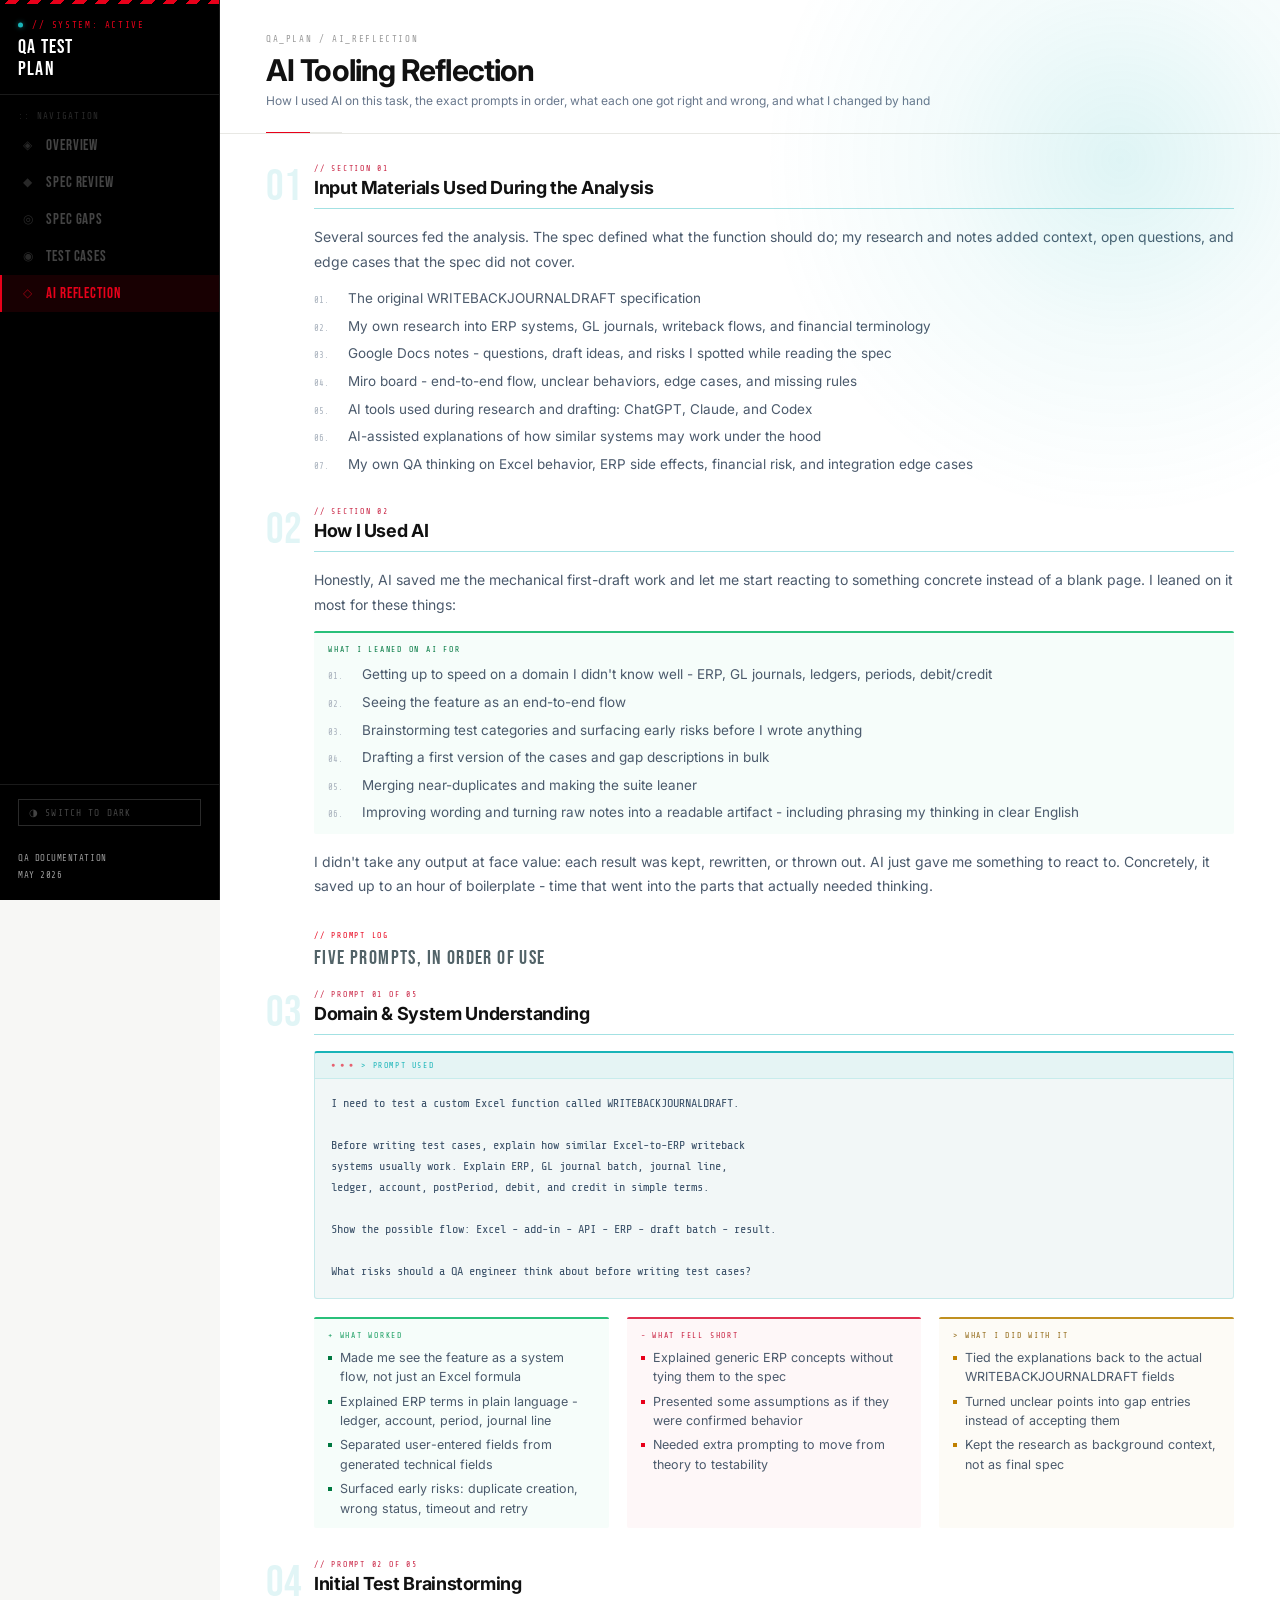
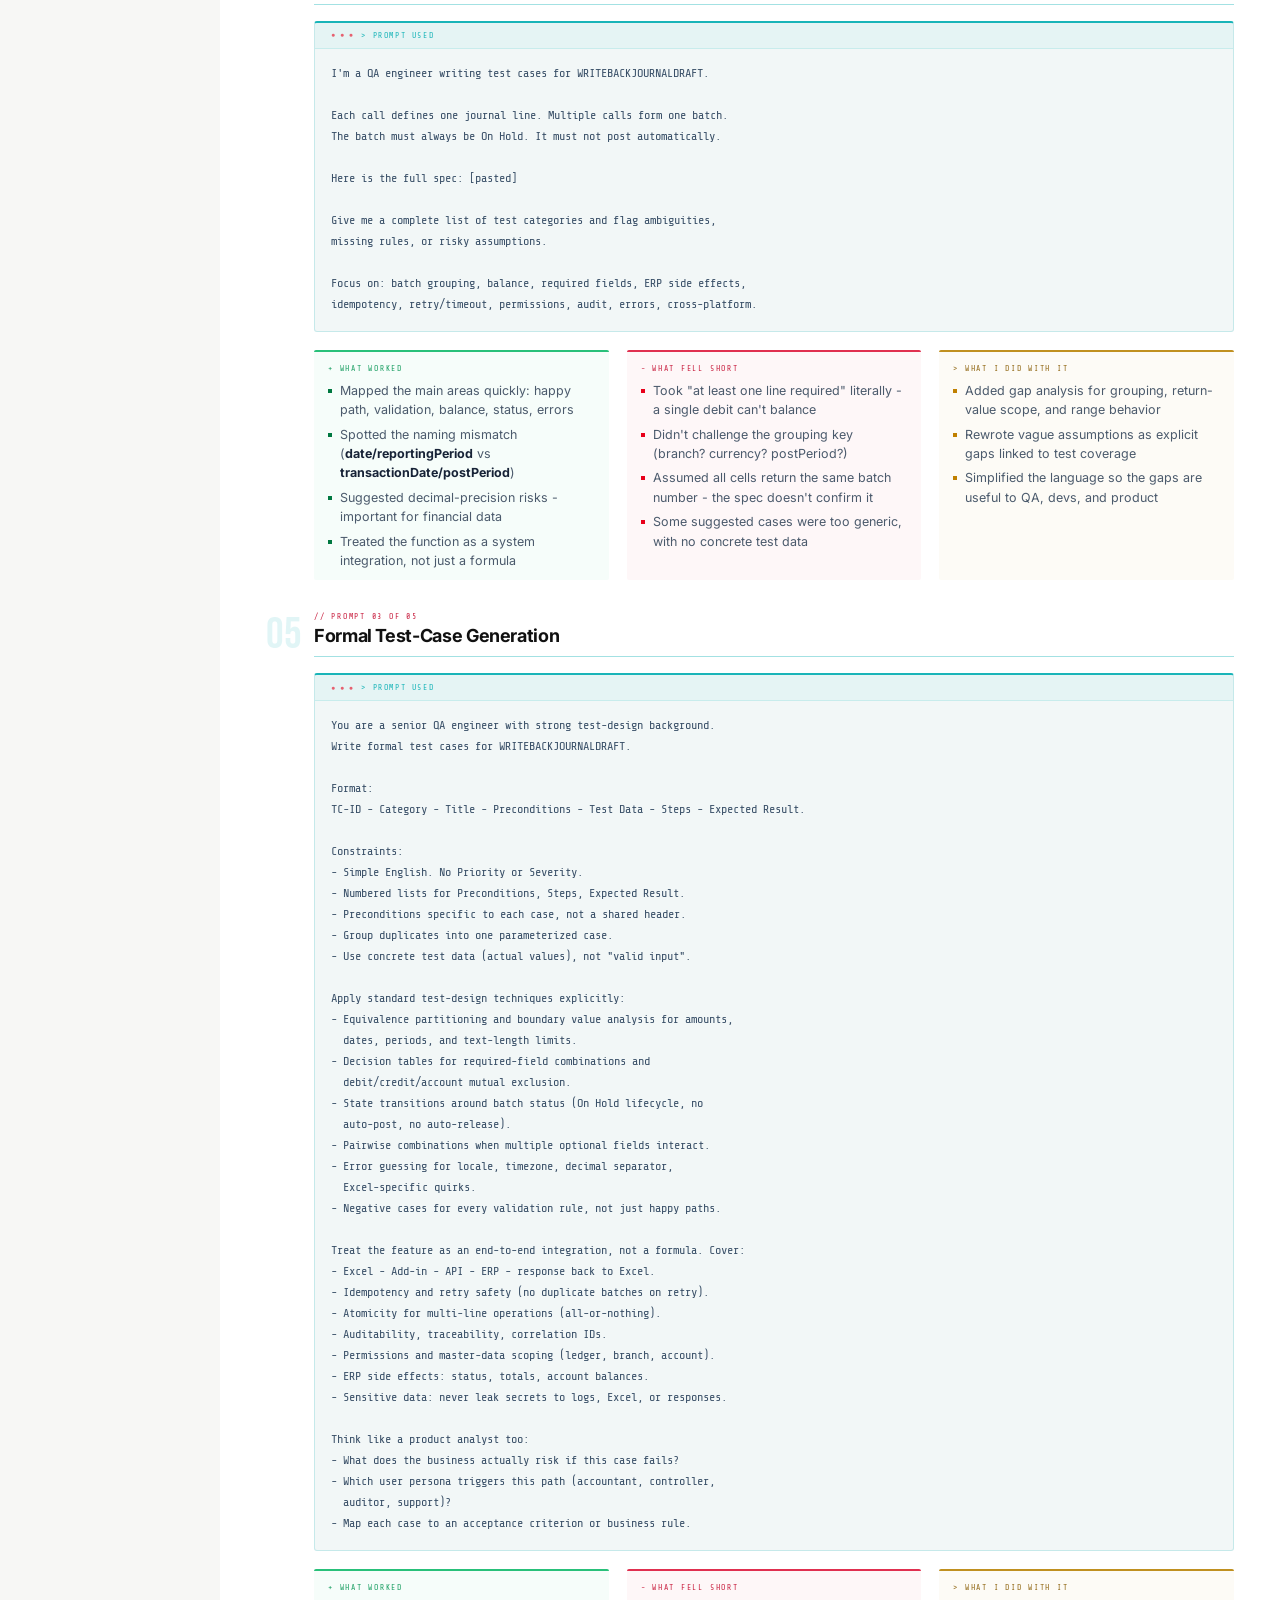
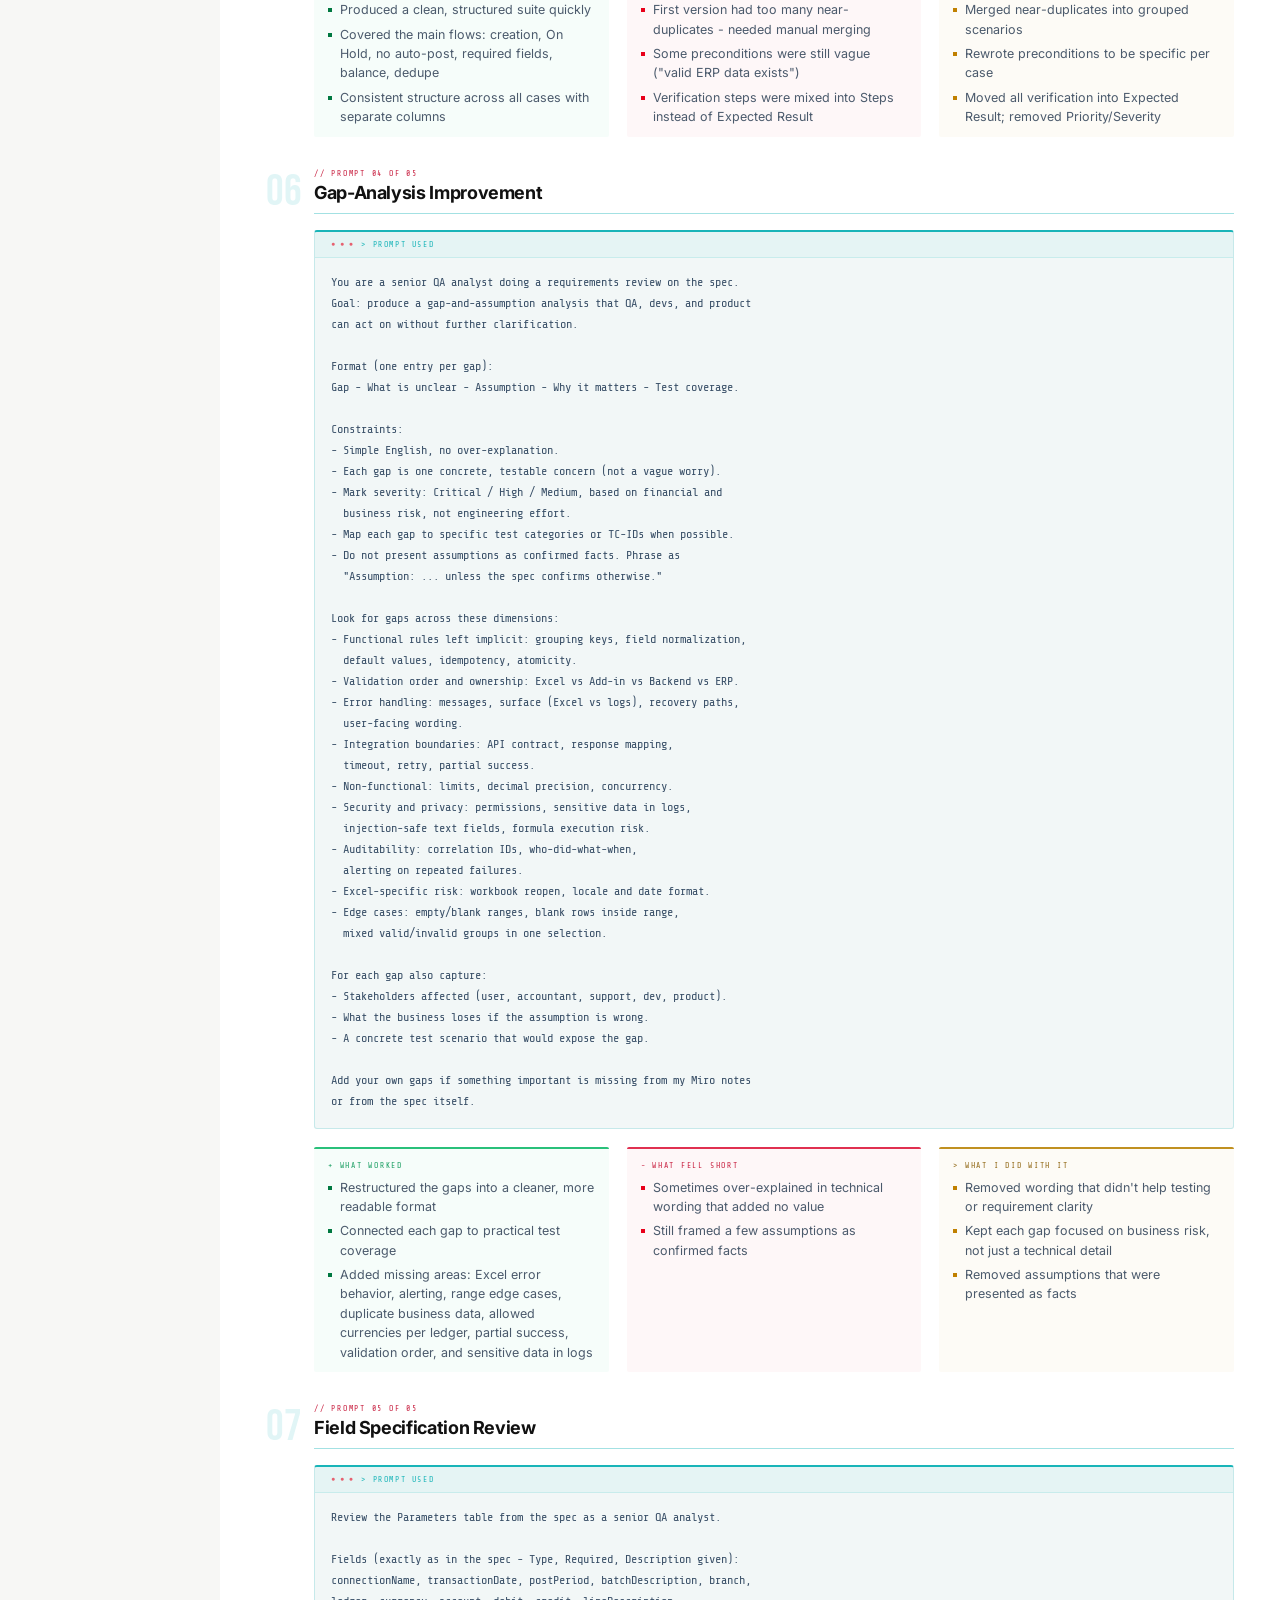
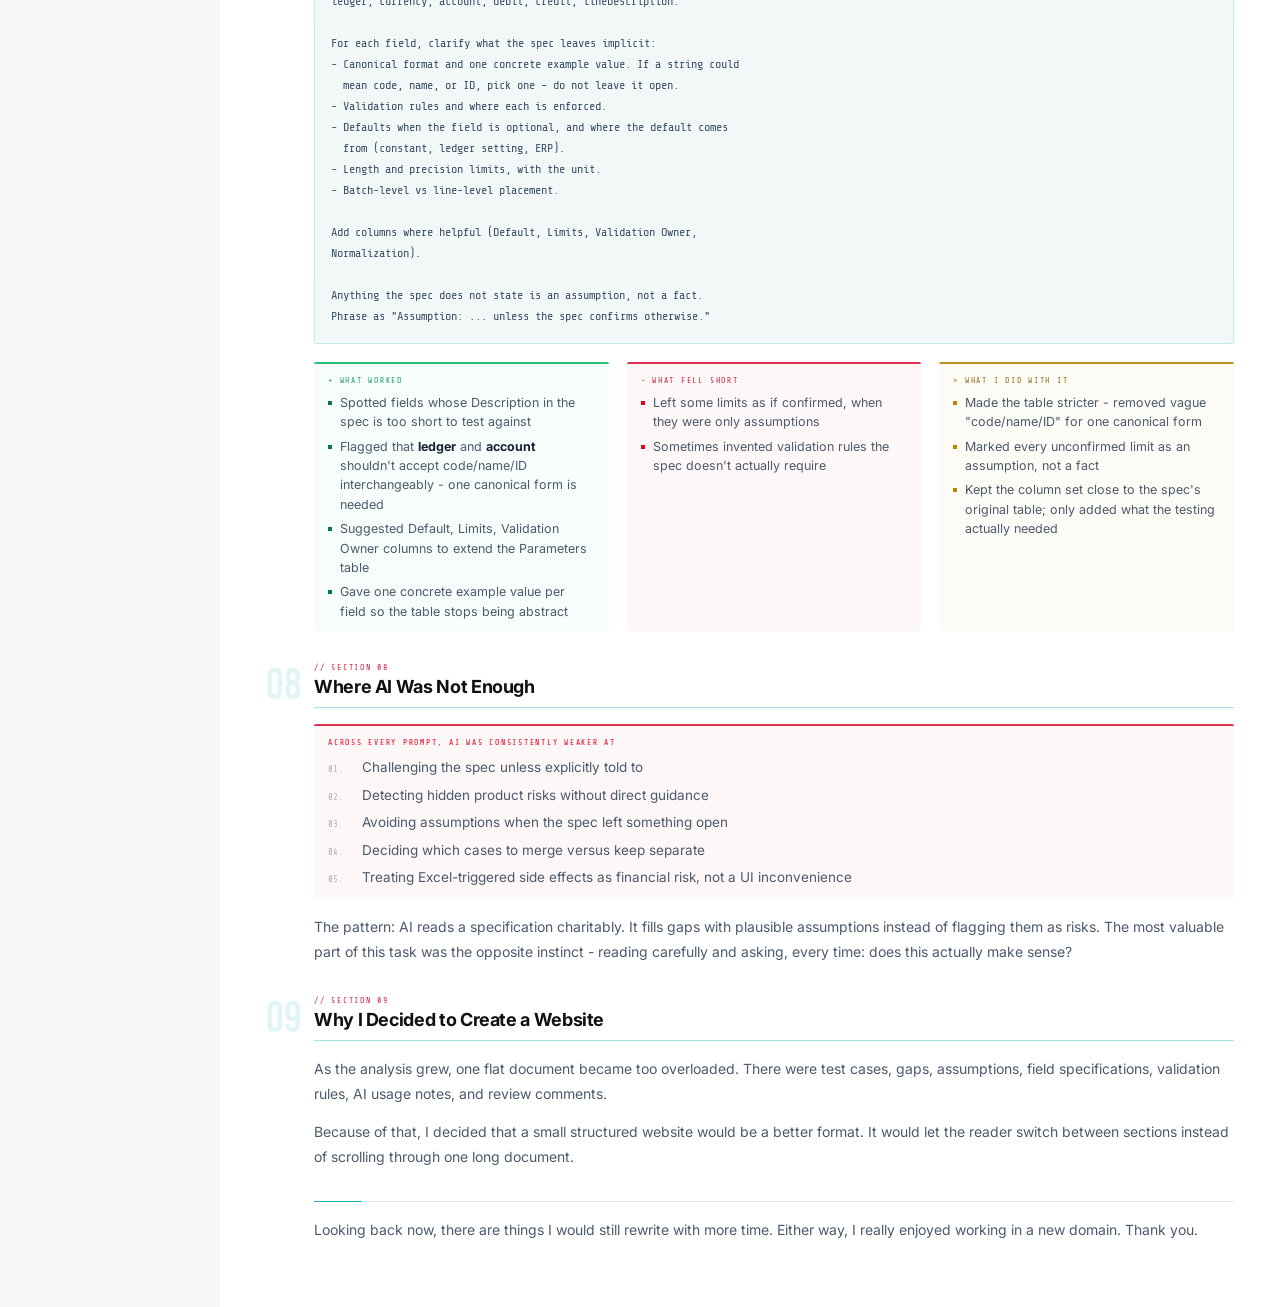
==== ai-reflection.html @ 62bb8cfb "ai-reflection: realign Prompt 05 (Field Spec Review) with the spec's Parameters table The previous e" ====
<!DOCTYPE html>
<html lang="en" data-theme="light">
<head>
  <meta charset="UTF-8" />
  <meta name="viewport" content="width=device-width, initial-scale=1.0" />
  <title>AI Reflection - WRITEBACKJOURNALDRAFT QA</title>
  <link rel="preconnect" href="https://fonts.googleapis.com">
  <link rel="preconnect" href="https://fonts.gstatic.com" crossorigin>
  <link href="https://fonts.googleapis.com/css2?family=Bebas+Neue&family=Share+Tech+Mono&family=Inter:wght@400;500;600;700&display=swap" rel="stylesheet">
  <link rel="icon" type="image/x-icon" href="favicon.ico?v=20260527" />
  <link rel="stylesheet" href="style-eva.css?v=20260527-mobile2" />
  <script src="theme.js?v=20260526-allure2"></script>
  <style>
    /* ── AI Reflection local layer ── */

    /* Section numbered heading */
    .ai-section { margin-bottom: 32px; }

    .ai-section-head {
      display: flex;
      align-items: flex-end;
      gap: 0;
      margin-bottom: 16px;
      position: relative;
    }

    .ai-num {
      font-family: 'Bebas Neue', sans-serif;
      font-size: 44px;
      line-height: 1;
      color: rgba(25,223,219,0.08);
      flex-shrink: 0;
      width: 48px;
      text-align: right;
      padding-right: 12px;
      user-select: none;
    }
    [data-theme="light"] .ai-num { color: rgba(0,143,153,0.12); }

    .ai-head-text { flex: 1; padding-bottom: 10px; border-bottom: 1px solid var(--line-cyan); }

    .ai-tag {
      font-family: 'Share Tech Mono', monospace;
      font-size: 8px;
      letter-spacing: 0.22em;
      text-transform: uppercase;
      color: var(--red);
      margin-bottom: 4px;
    }

    .ai-title {
      font-family: 'Bebas Neue', sans-serif;
      font-size: 22px;
      letter-spacing: 0.07em;
      color: var(--text);
    }
    [data-theme="light"] .ai-title {
      font-family: 'Inter', sans-serif;
      font-size: 18px;
      font-weight: 700;
      letter-spacing: -0.02em;
    }

    .ai-body { padding-left: 48px; }

    /* Plain paragraph */
    .ai-para {
      font-size: 13.5px;
      color: var(--text-muted);
      line-height: 1.75;
      margin-bottom: 14px;
    }
    .ai-para strong { color: var(--text); }
    [data-theme="light"] .ai-para { color: #4b5a6c; font-size: 14px; }
    [data-theme="light"] .ai-para strong { color: #172337; }

    /* Numbered list */
    .ai-list {
      list-style: none;
      padding: 0;
      display: flex;
      flex-direction: column;
      gap: 6px;
      margin-bottom: 14px;
    }
    .ai-list li {
      display: flex;
      gap: 12px;
      align-items: baseline;
      font-size: 13px;
      color: var(--text-muted);
      line-height: 1.6;
    }
    [data-theme="light"] .ai-list li { color: #4b5a6c; font-size: 13.5px; }
    .ai-list .n {
      font-family: 'Share Tech Mono', monospace;
      font-size: 9px;
      color: var(--text-dim);
      min-width: 22px;
      flex-shrink: 0;
    }
    [data-theme="light"] .ai-list .n { color: #aab3be; }
    .ai-list li strong { color: var(--text); }
    [data-theme="light"] .ai-list li strong { color: #172337; }

    /* Prompt terminal block */
    .prompt-box {
      background: rgba(4,7,9,0.88);
      border: 1px solid rgba(25,223,219,0.18);
      border-top: 2px solid var(--cyan);
      padding: 0;
      margin-bottom: 18px;
      position: relative;
      border-radius: 3px;
      overflow: hidden;
    }
    [data-theme="light"] .prompt-box {
      background: #f2f7f7;
      border: 1px solid rgba(25,180,184,0.2);
      border-top: 2px solid #19b4b8;
    }
    .prompt-box-lbl {
      font-family: 'Share Tech Mono', monospace;
      font-size: 8px;
      letter-spacing: 0.2em;
      color: var(--cyan);
      text-transform: uppercase;
      padding: 8px 16px;
      background: rgba(25,223,219,0.05);
      border-bottom: 1px solid rgba(25,223,219,0.1);
      display: flex;
      align-items: center;
      gap: 8px;
    }
    .prompt-box-lbl::before {
      content: '●  ●  ●';
      font-size: 7px;
      letter-spacing: 0.05em;
      color: var(--red);
      opacity: 0.6;
      flex-shrink: 0;
    }
    [data-theme="light"] .prompt-box-lbl {
      color: #19b4b8;
      background: rgba(25,180,184,0.06);
      border-bottom-color: rgba(25,180,184,0.14);
    }
    .prompt-box pre {
      background: transparent;
      border: none;
      padding: 14px 16px 16px;
      font-size: 12px;
      color: var(--text-muted);
      line-height: 1.75;
      margin: 0;
    }
    [data-theme="light"] .prompt-box pre { color: #3a5068; }

    /* Annotation columns - replaces heavy card boxes */
    .ai-cols {
      display: grid;
      grid-template-columns: 1fr 1fr 1fr;
      gap: 18px;
      margin-bottom: 16px;
    }
    .ai-cols-2 {
      display: grid;
      grid-template-columns: 1fr 1fr;
      gap: 18px;
      margin-bottom: 16px;
    }
    @media (max-width: 800px) {
      .ai-cols, .ai-cols-2 { grid-template-columns: 1fr; }
    }

    .ai-col { padding-top: 12px; border-top: 2px solid; }
    .ai-col-ok   { border-color: var(--green); }
    .ai-col-err  { border-color: var(--red); }
    .ai-col-fix  { border-color: var(--yellow); }
    [data-theme="light"] .ai-col-ok  { border-color: #29c07a; }
    [data-theme="light"] .ai-col-err { border-color: #e03050; }
    [data-theme="light"] .ai-col-fix { border-color: #c09020; }

    .ai-col-lbl {
      font-family: 'Share Tech Mono', monospace;
      font-size: 8px;
      letter-spacing: 0.22em;
      text-transform: uppercase;
      margin-bottom: 8px;
    }
    .ai-col-ok  .ai-col-lbl { color: var(--green); }
    .ai-col-err .ai-col-lbl { color: var(--red); }
    .ai-col-fix .ai-col-lbl { color: var(--yellow); }
    [data-theme="light"] .ai-col-ok  .ai-col-lbl { color: #1a9e62; }
    [data-theme="light"] .ai-col-err .ai-col-lbl { color: #c82040; }
    [data-theme="light"] .ai-col-fix .ai-col-lbl { color: #916815; }

    .ai-col-items {
      list-style: none;
      padding: 0;
      display: flex;
      flex-direction: column;
      gap: 5px;
    }
    .ai-col-items li {
      font-size: 12.5px;
      color: var(--text-muted);
      line-height: 1.55;
      padding-left: 12px;
      position: relative;
    }
    [data-theme="light"] .ai-col-items li { color: #4b5a6c; }
    .ai-col-ok  .ai-col-items li::before { content:''; position:absolute; left:0; top:8px; width:4px; height:4px; background:var(--green); }
    .ai-col-err .ai-col-items li::before { content:''; position:absolute; left:0; top:8px; width:4px; height:4px; background:var(--red); }
    .ai-col-fix .ai-col-items li::before { content:''; position:absolute; left:0; top:8px; width:4px; height:4px; background:var(--yellow); }
    .ai-col-items li strong { color: var(--text); }
    [data-theme="light"] .ai-col-items li strong { color: #172337; }

    /* Prompt connector */
    .prompt-step {
      display: flex;
      align-items: center;
      gap: 10px;
      margin: -8px 0 20px;
      opacity: 0.45;
    }
    .prompt-step-line { width: 1px; height: 20px; background: var(--red); flex-shrink:0; }
    .prompt-step-txt {
      font-family: 'Share Tech Mono', monospace;
      font-size: 7.5px;
      letter-spacing: 0.18em;
      color: var(--red);
    }

    /* Full-width accent block (used / not enough) */
    .ai-accent-block {
      border-top: 2px solid;
      padding-top: 12px;
      margin-bottom: 14px;
    }
    .ai-accent-block.ok  { border-color: var(--green); }
    .ai-accent-block.err { border-color: var(--red); }
    [data-theme="light"] .ai-accent-block.ok  { border-color: #29c07a; }
    [data-theme="light"] .ai-accent-block.err { border-color: #e03050; }

    /* Final callout */
    .ai-final {
      padding: 22px 24px;
      border: 1px solid var(--line-cyan);
      border-top: 2px solid var(--yellow);
      background: linear-gradient(110deg, rgba(240,192,48,0.04), transparent 40%), var(--panel);
      font-size: 14px;
      line-height: 1.85;
      color: var(--text-muted);
      backdrop-filter: blur(4px);
    }
    [data-theme="light"] .ai-final {
      border: 1px solid #e1e8f0;
      border-top: 2px solid #c09020;
      background: #fffdf5;
      color: #4b5a6c;
    }
    .ai-final strong { color: var(--yellow); }
    .ai-final em { color: var(--text); font-style: normal; }
    [data-theme="light"] .ai-final strong { color: #916815; }
    [data-theme="light"] .ai-final em { color: #172337; }

    /* Section 11 role list - fixed alignment */
    .ai-role-list {
      display: flex;
      flex-direction: column;
      gap: 10px;
    }
    .ai-role-row {
      display: flex;
      gap: 0;
      align-items: baseline;
      font-size: 13.5px;
      color: var(--text-muted);
      line-height: 1.6;
    }
    .ai-role-key {
      font-family: 'Share Tech Mono', monospace;
      font-size: 9px;
      letter-spacing: 0.14em;
      color: var(--cyan);
      width: 90px;
      flex-shrink: 0;
      padding-top: 2px;
      text-transform: uppercase;
    }
    [data-theme="light"] .ai-role-key { color: #19b4b8; }
    [data-theme="light"] .ai-role-row { color: #4b5a6c; }
    .ai-role-sep {
      color: var(--text-dim);
      font-family: 'Share Tech Mono', monospace;
      margin: 0 10px;
      font-size: 10px;
    }

    /* Divider */
    .ai-hr {
      height: 1px;
      background: var(--line-white);
      margin: 16px 0;
      position: relative;
    }
    .ai-hr::before {
      content: '';
      position: absolute;
      left: 0; top: 0;
      height: 1px; width: 48px;
      background: var(--cyan);
    }

    /* ── Light theme polish ── */
    [data-theme="light"] .ai-section-head {
      border-radius: 2px;
    }
    [data-theme="light"] .ai-head-text {
      border-bottom-color: rgba(25,180,184,0.4);
    }
    [data-theme="light"] .ai-num {
      color: rgba(25,180,184,0.13);
    }
    [data-theme="light"] .ai-tag {
      color: #c82040;
    }
    [data-theme="light"] .ai-col {
      background: rgba(246,248,251,0.7);
      border-radius: 2px;
      padding: 12px 14px 10px;
    }
    [data-theme="light"] .ai-col-ok   { background: rgba(41,192,122,0.04); }
    [data-theme="light"] .ai-col-err  { background: rgba(224,48,80,0.04); }
    [data-theme="light"] .ai-col-fix  { background: rgba(192,144,32,0.04); }
    [data-theme="light"] .ai-accent-block.ok {
      background: rgba(41,192,122,0.04);
      padding: 12px 14px 10px;
      border-radius: 2px;
    }
    [data-theme="light"] .ai-accent-block.err {
      background: rgba(224,48,80,0.04);
      padding: 12px 14px 10px;
      border-radius: 2px;
    }
    [data-theme="light"] .ai-hr { background: #dce4ed; }
    [data-theme="light"] .ai-hr::before { background: #19b4b8; }
    [data-theme="light"] .prompt-step-line { background: #c82040; }
    [data-theme="light"] .prompt-step-txt { color: #c82040; }
  </style>
</head>
<body class="ai-page">

<aside class="sidebar">
  <div class="sidebar-header">
    <div class="sidebar-eyebrow">// SYSTEM: ACTIVE</div>
    <div class="sidebar-logo">QA TEST<br>PLAN</div>
  </div>
  <div class="nav-section">:: Navigation</div>
  <a href="overview.html" class="nav-link"><span class="nav-icon">◈</span> Overview</a>
  <a href="spec.html" class="nav-link"><span class="nav-icon">◆</span> Spec Review</a>
  <a href="gaps.html" class="nav-link"><span class="nav-icon">◎</span> Spec Gaps</a>
  <a href="test-cases.html" class="nav-link"><span class="nav-icon">◉</span> Test Cases</a>
  <a href="ai-reflection.html" class="nav-link active"><span class="nav-icon">◇</span> AI Reflection</a>
  <div class="theme-toggle">
    <button class="theme-btn" onclick="toggleTheme()" id="theme-btn">◑ SWITCH THEME</button>
  </div>
  <div class="sidebar-footer">
    QA DOCUMENTATION<br/>
    MAY 2026
  </div>
</aside>

<main class="main">
  <div class="page-header">
    <div class="breadcrumb">QA_PLAN / AI_REFLECTION</div>
    <div class="page-title">AI Tooling Reflection</div>
    <div class="page-desc">How I used AI on this task, the exact prompts in order, what each one got right and wrong, and what I changed by hand</div>
  </div>

  <div class="content">

    <!-- 01 - Input materials used during the analysis -->
    <div class="ai-section">
      <div class="ai-section-head">
        <div class="ai-num">01</div>
        <div class="ai-head-text">
          <div class="ai-tag">// SECTION 01</div>
          <div class="ai-title">Input Materials Used During the Analysis</div>
        </div>
      </div>
      <div class="ai-body">
        <p class="ai-para">
          Several sources fed the analysis. The spec defined what the function should do; my research and notes added context, open questions, and edge cases that the spec did not cover.
        </p>
        <ul class="ai-list">
          <li><span class="n">01.</span><span>The original WRITEBACKJOURNALDRAFT specification</span></li>
          <li><span class="n">02.</span><span>My own research into ERP systems, GL journals, writeback flows, and financial terminology</span></li>
          <li><span class="n">03.</span><span>Google Docs notes - questions, draft ideas, and risks I spotted while reading the spec</span></li>
          <li><span class="n">04.</span><span>Miro board - end-to-end flow, unclear behaviors, edge cases, and missing rules</span></li>
          <li><span class="n">05.</span><span>AI tools used during research and drafting: ChatGPT, Claude, and Codex</span></li>
          <li><span class="n">06.</span><span>AI-assisted explanations of how similar systems may work under the hood</span></li>
          <li><span class="n">07.</span><span>My own QA thinking on Excel behavior, ERP side effects, financial risk, and integration edge cases</span></li>
        </ul>
      </div>
    </div>

    <!-- 02 - How I used AI -->
    <div class="ai-section">
      <div class="ai-section-head">
        <div class="ai-num">02</div>
        <div class="ai-head-text">
          <div class="ai-tag">// SECTION 02</div>
          <div class="ai-title">How I Used AI</div>
        </div>
      </div>
      <div class="ai-body">
        <p class="ai-para">
          Honestly, AI saved me the mechanical first-draft work and let me start reacting to something concrete instead of a blank page. I leaned on it most for these things:
        </p>
        <div class="ai-accent-block ok" style="margin-bottom:16px;">
          <div class="ai-col-lbl" style="color:var(--green);font-family:'Share Tech Mono',monospace;font-size:8px;letter-spacing:.22em;text-transform:uppercase;margin-bottom:10px;">What I leaned on AI for</div>
          <ul class="ai-list" style="margin-bottom:0;">
            <li><span class="n">01.</span><span>Getting up to speed on a domain I didn't know well - ERP, GL journals, ledgers, periods, debit/credit</span></li>
            <li><span class="n">02.</span><span>Seeing the feature as an end-to-end flow</span></li>
            <li><span class="n">03.</span><span>Brainstorming test categories and surfacing early risks before I wrote anything</span></li>
            <li><span class="n">04.</span><span>Drafting a first version of the cases and gap descriptions in bulk</span></li>
            <li><span class="n">05.</span><span>Merging near-duplicates and making the suite leaner</span></li>
            <li><span class="n">06.</span><span>Improving wording and turning raw notes into a readable artifact - including phrasing my thinking in clear English</span></li>
          </ul>
        </div>
        <p class="ai-para" style="margin-bottom:0;">
          I didn't take any output at face value: each result was kept, rewritten, or thrown out. AI just gave me something to react to. Concretely, it saved up to an hour of boilerplate - time that went into the parts that actually needed thinking.
        </p>
      </div>
    </div>

    <!-- Prompt log header -->
    <div style="margin-bottom:20px; padding-left:48px;">
      <div style="font-family:'Share Tech Mono',monospace;font-size:8px;letter-spacing:.22em;text-transform:uppercase;color:var(--red);margin-bottom:6px;">// PROMPT LOG</div>
      <div style="font-family:'Bebas Neue',sans-serif;font-size:20px;letter-spacing:.07em;color:var(--text-muted);">Five prompts, in order of use</div>
    </div>

    <!-- 03 - Prompt 1 -->
    <div class="ai-section">
      <div class="ai-section-head">
        <div class="ai-num">03</div>
        <div class="ai-head-text">
          <div class="ai-tag">// PROMPT 01 OF 05</div>
          <div class="ai-title">Domain &amp; System Understanding</div>
        </div>
      </div>
      <div class="ai-body">
        <div class="prompt-box">
          <div class="prompt-box-lbl">&gt; prompt used</div>
          <pre>I need to test a custom Excel function called WRITEBACKJOURNALDRAFT.

Before writing test cases, explain how similar Excel-to-ERP writeback
systems usually work. Explain ERP, GL journal batch, journal line,
ledger, account, postPeriod, debit, and credit in simple terms.

Show the possible flow: Excel - add-in - API - ERP - draft batch - result.

What risks should a QA engineer think about before writing test cases?</pre>
        </div>
        <div class="ai-cols">
          <div class="ai-col ai-col-ok">
            <div class="ai-col-lbl">+ what worked</div>
            <ul class="ai-col-items">
              <li>Made me see the feature as a system flow, not just an Excel formula</li>
              <li>Explained ERP terms in plain language - ledger, account, period, journal line</li>
              <li>Separated user-entered fields from generated technical fields</li>
              <li>Surfaced early risks: duplicate creation, wrong status, timeout and retry</li>
            </ul>
          </div>
          <div class="ai-col ai-col-err">
            <div class="ai-col-lbl">- what fell short</div>
            <ul class="ai-col-items">
              <li>Explained generic ERP concepts without tying them to the spec</li>
              <li>Presented some assumptions as if they were confirmed behavior</li>
              <li>Needed extra prompting to move from theory to testability</li>
            </ul>
          </div>
          <div class="ai-col ai-col-fix">
            <div class="ai-col-lbl">&gt; what I did with it</div>
            <ul class="ai-col-items">
              <li>Tied the explanations back to the actual WRITEBACKJOURNALDRAFT fields</li>
              <li>Turned unclear points into gap entries instead of accepting them</li>
              <li>Kept the research as background context, not as final spec</li>
            </ul>
          </div>
        </div>
      </div>
    </div>

    <!-- 04 - Prompt 2 -->
    <div class="ai-section">
      <div class="ai-section-head">
        <div class="ai-num">04</div>
        <div class="ai-head-text">
          <div class="ai-tag">// PROMPT 02 OF 05</div>
          <div class="ai-title">Initial Test Brainstorming</div>
        </div>
      </div>
      <div class="ai-body">
        <div class="prompt-box">
          <div class="prompt-box-lbl">&gt; prompt used</div>
          <pre>I'm a QA engineer writing test cases for WRITEBACKJOURNALDRAFT.

Each call defines one journal line. Multiple calls form one batch.
The batch must always be On Hold. It must not post automatically.

Here is the full spec: [pasted]

Give me a complete list of test categories and flag ambiguities,
missing rules, or risky assumptions.

Focus on: batch grouping, balance, required fields, ERP side effects,
idempotency, retry/timeout, permissions, audit, errors, cross-platform.</pre>
        </div>
        <div class="ai-cols">
          <div class="ai-col ai-col-ok">
            <div class="ai-col-lbl">+ what worked</div>
            <ul class="ai-col-items">
              <li>Mapped the main areas quickly: happy path, validation, balance, status, errors</li>
              <li>Spotted the naming mismatch (<strong>date/reportingPeriod</strong> vs <strong>transactionDate/postPeriod</strong>)</li>
              <li>Suggested decimal-precision risks - important for financial data</li>
              <li>Treated the function as a system integration, not just a formula</li>
            </ul>
          </div>
          <div class="ai-col ai-col-err">
            <div class="ai-col-lbl">- what fell short</div>
            <ul class="ai-col-items">
              <li>Took "at least one line required" literally - a single debit can't balance</li>
              <li>Didn't challenge the grouping key (branch? currency? postPeriod?)</li>
              <li>Assumed all cells return the same batch number - the spec doesn't confirm it</li>
              <li>Some suggested cases were too generic, with no concrete test data</li>
            </ul>
          </div>
          <div class="ai-col ai-col-fix">
            <div class="ai-col-lbl">&gt; what I did with it</div>
            <ul class="ai-col-items">
              <li>Added gap analysis for grouping, return-value scope, and range behavior</li>
              <li>Rewrote vague assumptions as explicit gaps linked to test coverage</li>
              <li>Simplified the language so the gaps are useful to QA, devs, and product</li>
            </ul>
          </div>
        </div>
      </div>
    </div>

    <!-- 05 - Prompt 3 -->
    <div class="ai-section">
      <div class="ai-section-head">
        <div class="ai-num">05</div>
        <div class="ai-head-text">
          <div class="ai-tag">// PROMPT 03 OF 05</div>
          <div class="ai-title">Formal Test-Case Generation</div>
        </div>
      </div>
      <div class="ai-body">
        <div class="prompt-box">
          <div class="prompt-box-lbl">&gt; prompt used</div>
          <pre>You are a senior QA engineer with strong test-design background.
Write formal test cases for WRITEBACKJOURNALDRAFT.

Format:
TC-ID - Category - Title - Preconditions - Test Data - Steps - Expected Result.

Constraints:
- Simple English. No Priority or Severity.
- Numbered lists for Preconditions, Steps, Expected Result.
- Preconditions specific to each case, not a shared header.
- Group duplicates into one parameterized case.
- Use concrete test data (actual values), not "valid input".

Apply standard test-design techniques explicitly:
- Equivalence partitioning and boundary value analysis for amounts,
  dates, periods, and text-length limits.
- Decision tables for required-field combinations and
  debit/credit/account mutual exclusion.
- State transitions around batch status (On Hold lifecycle, no
  auto-post, no auto-release).
- Pairwise combinations when multiple optional fields interact.
- Error guessing for locale, timezone, decimal separator,
  Excel-specific quirks.
- Negative cases for every validation rule, not just happy paths.

Treat the feature as an end-to-end integration, not a formula. Cover:
- Excel - Add-in - API - ERP - response back to Excel.
- Idempotency and retry safety (no duplicate batches on retry).
- Atomicity for multi-line operations (all-or-nothing).
- Auditability, traceability, correlation IDs.
- Permissions and master-data scoping (ledger, branch, account).
- ERP side effects: status, totals, account balances.
- Sensitive data: never leak secrets to logs, Excel, or responses.

Think like a product analyst too:
- What does the business actually risk if this case fails?
- Which user persona triggers this path (accountant, controller,
  auditor, support)?
- Map each case to an acceptance criterion or business rule.</pre>
        </div>
        <div class="ai-cols">
          <div class="ai-col ai-col-ok">
            <div class="ai-col-lbl">+ what worked</div>
            <ul class="ai-col-items">
              <li>Produced a clean, structured suite quickly</li>
              <li>Covered the main flows: creation, On Hold, no auto-post, required fields, balance, dedupe</li>
              <li>Consistent structure across all cases with separate columns</li>
            </ul>
          </div>
          <div class="ai-col ai-col-err">
            <div class="ai-col-lbl">- what fell short</div>
            <ul class="ai-col-items">
              <li>First version had too many near-duplicates - needed manual merging</li>
              <li>Some preconditions were still vague ("valid ERP data exists")</li>
              <li>Verification steps were mixed into Steps instead of Expected Result</li>
            </ul>
          </div>
          <div class="ai-col ai-col-fix">
            <div class="ai-col-lbl">&gt; what I did with it</div>
            <ul class="ai-col-items">
              <li>Merged near-duplicates into grouped scenarios</li>
              <li>Rewrote preconditions to be specific per case</li>
              <li>Moved all verification into Expected Result; removed Priority/Severity</li>
            </ul>
          </div>
        </div>
      </div>
    </div>

    <!-- 06 - Prompt 4 -->
    <div class="ai-section">
      <div class="ai-section-head">
        <div class="ai-num">06</div>
        <div class="ai-head-text">
          <div class="ai-tag">// PROMPT 04 OF 05</div>
          <div class="ai-title">Gap-Analysis Improvement</div>
        </div>
      </div>
      <div class="ai-body">
        <div class="prompt-box">
          <div class="prompt-box-lbl">&gt; prompt used</div>
          <pre>You are a senior QA analyst doing a requirements review on the spec.
Goal: produce a gap-and-assumption analysis that QA, devs, and product
can act on without further clarification.

Format (one entry per gap):
Gap - What is unclear - Assumption - Why it matters - Test coverage.

Constraints:
- Simple English, no over-explanation.
- Each gap is one concrete, testable concern (not a vague worry).
- Mark severity: Critical / High / Medium, based on financial and
  business risk, not engineering effort.
- Map each gap to specific test categories or TC-IDs when possible.
- Do not present assumptions as confirmed facts. Phrase as
  "Assumption: ... unless the spec confirms otherwise."

Look for gaps across these dimensions:
- Functional rules left implicit: grouping keys, field normalization,
  default values, idempotency, atomicity.
- Validation order and ownership: Excel vs Add-in vs Backend vs ERP.
- Error handling: messages, surface (Excel vs logs), recovery paths,
  user-facing wording.
- Integration boundaries: API contract, response mapping,
  timeout, retry, partial success.
- Non-functional: limits, decimal precision, concurrency.
- Security and privacy: permissions, sensitive data in logs,
  injection-safe text fields, formula execution risk.
- Auditability: correlation IDs, who-did-what-when,
  alerting on repeated failures.
- Excel-specific risk: workbook reopen, locale and date format.
- Edge cases: empty/blank ranges, blank rows inside range,
  mixed valid/invalid groups in one selection.

For each gap also capture:
- Stakeholders affected (user, accountant, support, dev, product).
- What the business loses if the assumption is wrong.
- A concrete test scenario that would expose the gap.

Add your own gaps if something important is missing from my Miro notes
or from the spec itself.</pre>
        </div>
        <div class="ai-cols">
          <div class="ai-col ai-col-ok">
            <div class="ai-col-lbl">+ what worked</div>
            <ul class="ai-col-items">
              <li>Restructured the gaps into a cleaner, more readable format</li>
              <li>Connected each gap to practical test coverage</li>
              <li>Added missing areas: Excel error behavior, alerting, range edge cases, duplicate business data, allowed currencies per ledger, partial success, validation order, and sensitive data in logs</li>
            </ul>
          </div>
          <div class="ai-col ai-col-err">
            <div class="ai-col-lbl">- what fell short</div>
            <ul class="ai-col-items">
              <li>Sometimes over-explained in technical wording that added no value</li>
              <li>Still framed a few assumptions as confirmed facts</li>
            </ul>
          </div>
          <div class="ai-col ai-col-fix">
            <div class="ai-col-lbl">&gt; what I did with it</div>
            <ul class="ai-col-items">
              <li>Removed wording that didn't help testing or requirement clarity</li>
              <li>Kept each gap focused on business risk, not just a technical detail</li>
              <li>Removed assumptions that were presented as facts</li>
            </ul>
          </div>
        </div>
      </div>
    </div>

    <!-- 07 - Prompt 5 -->
    <div class="ai-section">
      <div class="ai-section-head">
        <div class="ai-num">07</div>
        <div class="ai-head-text">
          <div class="ai-tag">// PROMPT 05 OF 05</div>
          <div class="ai-title">Field Specification Review</div>
        </div>
      </div>
      <div class="ai-body">
        <div class="prompt-box">
          <div class="prompt-box-lbl">&gt; prompt used</div>
          <pre>Review the Parameters table from the spec as a senior QA analyst.

Fields (exactly as in the spec - Type, Required, Description given):
connectionName, transactionDate, postPeriod, batchDescription, branch,
ledger, currency, account, debit, credit, lineDescription.

For each field, clarify what the spec leaves implicit:
- Canonical format and one concrete example value. If a string could
  mean code, name, or ID, pick one - do not leave it open.
- Validation rules and where each is enforced.
- Defaults when the field is optional, and where the default comes
  from (constant, ledger setting, ERP).
- Length and precision limits, with the unit.
- Batch-level vs line-level placement.

Add columns where helpful (Default, Limits, Validation Owner,
Normalization).

Anything the spec does not state is an assumption, not a fact.
Phrase as "Assumption: ... unless the spec confirms otherwise."</pre>
        </div>
        <div class="ai-cols">
          <div class="ai-col ai-col-ok">
            <div class="ai-col-lbl">+ what worked</div>
            <ul class="ai-col-items">
              <li>Spotted fields whose Description in the spec is too short to test against</li>
              <li>Flagged that <strong>ledger</strong> and <strong>account</strong> shouldn't accept code/name/ID interchangeably - one canonical form is needed</li>
              <li>Suggested Default, Limits, Validation Owner columns to extend the Parameters table</li>
              <li>Gave one concrete example value per field so the table stops being abstract</li>
            </ul>
          </div>
          <div class="ai-col ai-col-err">
            <div class="ai-col-lbl">- what fell short</div>
            <ul class="ai-col-items">
              <li>Left some limits as if confirmed, when they were only assumptions</li>
              <li>Sometimes invented validation rules the spec doesn't actually require</li>
            </ul>
          </div>
          <div class="ai-col ai-col-fix">
            <div class="ai-col-lbl">&gt; what I did with it</div>
            <ul class="ai-col-items">
              <li>Made the table stricter - removed vague "code/name/ID" for one canonical form</li>
              <li>Marked every unconfirmed limit as an assumption, not a fact</li>
              <li>Kept the column set close to the spec's original table; only added what the testing actually needed</li>
            </ul>
          </div>
        </div>
      </div>
    </div>

    <!-- 08 - Where AI Was Not Enough -->
    <div class="ai-section">
      <div class="ai-section-head">
        <div class="ai-num">08</div>
        <div class="ai-head-text">
          <div class="ai-tag">// SECTION 08</div>
          <div class="ai-title">Where AI Was Not Enough</div>
        </div>
      </div>
      <div class="ai-body">
        <div class="ai-accent-block err" style="margin-bottom:16px;">
          <div class="ai-col-lbl" style="color:var(--red);font-family:'Share Tech Mono',monospace;font-size:8px;letter-spacing:.22em;text-transform:uppercase;margin-bottom:10px;">Across every prompt, AI was consistently weaker at</div>
          <ul class="ai-list" style="margin-bottom:0;">
            <li><span class="n">01.</span><span>Challenging the spec unless explicitly told to</span></li>
            <li><span class="n">02.</span><span>Detecting hidden product risks without direct guidance</span></li>
            <li><span class="n">03.</span><span>Avoiding assumptions when the spec left something open</span></li>
            <li><span class="n">04.</span><span>Deciding which cases to merge versus keep separate</span></li>
            <li><span class="n">05.</span><span>Treating Excel-triggered side effects as financial risk, not a UI inconvenience</span></li>
          </ul>
        </div>
        <p class="ai-para" style="margin-bottom:0;">
          The pattern: AI reads a specification charitably. It fills gaps with plausible assumptions instead of flagging them as risks. The most valuable part of this task was the opposite instinct - reading carefully and asking, every time: does this actually make sense?
        </p>
      </div>
    </div>

    <!-- 09 - Why I Decided to Create a Website -->
    <div class="ai-section">
      <div class="ai-section-head">
        <div class="ai-num">09</div>
        <div class="ai-head-text">
          <div class="ai-tag">// SECTION 09</div>
          <div class="ai-title">Why I Decided to Create a Website</div>
        </div>
      </div>
      <div class="ai-body">
        <p class="ai-para">As the analysis grew, one flat document became too overloaded. There were test cases, gaps, assumptions, field specifications, validation rules, AI usage notes, and review comments.</p>
        <p class="ai-para" style="margin-bottom:0;">Because of that, I decided that a small structured website would be a better format. It would let the reader switch between sections instead of scrolling through one long document.</p>
      </div>
    </div>

    <!-- Closing note -->
    <div class="ai-body" style="margin-top:32px;">
      <div class="ai-hr"></div>
      <p class="ai-para" style="margin-bottom:0;">
        Looking back now, there are things I would still rewrite with more time. Either way, I really enjoyed working in a new domain. Thank you.
      </p>
    </div>

  </div>
</main>

</body>
</html>
---- style-eva.css ----
/* fonts loaded via <link> in HTML head */

/* ══════════════════════════════════════════
   EVANGELION QA — DUAL THEME
   dark  = MAGI night / manga panel
   light = manga page (white paper)
══════════════════════════════════════════ */

:root {
  --bg:          #000000;
  --bg2:         #0d0d0d;
  --bg3:         #111111;
  --bg-card:     #0f0f0f;
  --border:      #222222;
  --border-hi:   #ffffff;
  --text:        #e8e8e8;
  --text-muted:  #666666;
  --text-dim:    #333333;
  --red:         #E8001A;
  --red-dim:     #6a0008;
  --yellow:      #F0C030;
  --cyan:        #00BFCF;
  --green:       #00C870;
  --white:       #f0f0f0;
  --sidebar-bg:  #000000;
  --list-bg:     #090909;
  --list-brd:    #1a1a1a;
  --detail-bg:   #0c0c0c;
  --header-bg:   #000000;
  --header-line: #E8001A;
  --stripe-a:    #E8001A;
  --stripe-b:    #000000;
  --tc-id-c:     #E8001A;
  --ok:          #00C870;
  --err:         #E8001A;
  --note:        #888888;
  --b-pos-bg:    rgba(0,200,112,0.12);   --b-pos-c: #00C870;
  --b-neg-bg:    rgba(232,0,26,0.15);    --b-neg-c: #ff4455;
  --b-bal-bg:    rgba(0,191,207,0.12);   --b-bal-c: #00BFCF;
  --b-edge-bg:   rgba(240,192,48,0.12);  --b-edge-c: #F0C030;
  --b-high-bg:   rgba(232,0,26,0.18);    --b-high-c: #ff4455;
  --b-med-bg:    rgba(240,192,48,0.14);  --b-med-c: #F0C030;
  --b-low-bg:    rgba(0,200,112,0.12);   --b-low-c: #00C870;
  --b-req-bg:    rgba(232,0,26,0.18);    --b-req-c: #ff4455;
  --b-scr-bg:    rgba(80,80,80,0.2);     --b-scr-c: #666666;
  --callout-i-bg:rgba(0,100,200,0.1);   --callout-i-br:#00BFCF; --callout-i-c:#79c0ff;
  --callout-w-bg:rgba(240,192,48,0.08); --callout-w-br:#F0C030; --callout-w-c:#F0C030;
  --gap-brd:     #F0C030;
  --gap-tag-bg:  rgba(240,192,48,0.12);
  --gap-tag-c:   #F0C030;
  --assump-bg:   rgba(0,200,112,0.06);
  --assump-brd:  rgba(0,200,112,0.3);
  --assump-c:    #00C870;
  --item-hover:  rgba(232,0,26,0.06);
  --item-sel:    rgba(232,0,26,0.12);
  --item-sel-brd:#E8001A;
}

[data-theme="light"] {
  --bg:          #f5f5f0;
  --bg2:         #ebebea;
  --bg3:         #e0e0dc;
  --bg-card:     #ffffff;
  --border:      #cccccc;
  --border-hi:   #000000;
  --text:        #111111;
  --text-muted:  #555555;
  --text-dim:    #aaaaaa;
  --red:         #E8001A;
  --red-dim:     #ffd0d4;
  --yellow:      #c08000;
  --cyan:        #007a8a;
  --green:       #007840;
  --white:       #111111;
  --sidebar-bg:  #0a0a0a;
  --list-bg:     #ffffff;
  --list-brd:    #dddddd;
  --detail-bg:   #f8f8f5;
  --header-bg:   #000000;
  --header-line: #E8001A;
  --stripe-a:    #E8001A;
  --stripe-b:    #ffffff;
  --tc-id-c:     #E8001A;
  --ok:          #007840;
  --err:         #E8001A;
  --note:        #555555;
  --b-pos-bg: #d4f5e4; --b-pos-c: #007840;
  --b-neg-bg: #fde8ea; --b-neg-c: #c00010;
  --b-bal-bg: #d0eef5; --b-bal-c: #005a6a;
  --b-edge-bg:#fff0c0; --b-edge-c: #7a5000;
  --b-high-bg:#fde8ea; --b-high-c: #c00010;
  --b-med-bg: #fff0c0; --b-med-c: #7a5000;
  --b-low-bg: #d4f5e4; --b-low-c: #007840;
  --b-req-bg: #fde8ea; --b-req-c: #c00010;
  --b-scr-bg: #eeeeee; --b-scr-c: #666666;
  --callout-i-bg:#dbeafe; --callout-i-br:#93c5fd; --callout-i-c:#1e40af;
  --callout-w-bg:#fef9e7; --callout-w-br:#f0c040; --callout-w-c:#7a4700;
  --gap-brd:    #c08000;
  --gap-tag-bg: #fff0c0;
  --gap-tag-c:  #7a5000;
  --assump-bg:  #d4f5e4;
  --assump-brd: #7ad48a;
  --assump-c:   #007840;
  --item-hover: rgba(0,0,0,0.03);
  --item-sel:   rgba(232,0,26,0.06);
  --item-sel-brd:#E8001A;
}

/* ── Reset ── */
*, *::before, *::after { margin: 0; padding: 0; box-sizing: border-box; }
html { scroll-behavior: smooth; }

body {
  font-family: 'Inter', -apple-system, sans-serif;
  background: var(--bg);
  color: var(--text);
  display: flex;
  min-height: 100vh;
  transition: background 0.2s, color 0.2s;
}

/* Scan-line overlay (dark only) */
:root body::after {
  content: '';
  position: fixed;
  inset: 0;
  background: repeating-linear-gradient(
    0deg, transparent, transparent 3px,
    rgba(0,0,0,0.06) 3px, rgba(0,0,0,0.06) 4px
  );
  pointer-events: none;
  z-index: 9999;
}
[data-theme="light"] body::after { display: none; }

/* ══════════════════════════════════════════
   NAV SIDEBAR — always dark
══════════════════════════════════════════ */
.sidebar {
  width: 220px;
  background: #000000;
  border-right: 1px solid #1a1a1a;
  position: fixed;
  height: 100vh;
  overflow-y: auto;
  flex-shrink: 0;
  z-index: 200;
  display: flex;
  flex-direction: column;
}

/* Warning stripe top */
.sidebar::before {
  content: '';
  display: block;
  height: 4px;
  flex-shrink: 0;
  background: repeating-linear-gradient(
    -45deg,
    #E8001A 0px, #E8001A 8px,
    #000000 8px, #000000 16px
  );
}

.sidebar-header {
  padding: 16px 18px 14px;
  border-bottom: 1px solid #1a1a1a;
  min-height: 72px;
}

.sidebar-eyebrow {
  font-family: 'Share Tech Mono', monospace;
  font-size: 9px;
  color: #E8001A;
  letter-spacing: 0.18em;
  text-transform: uppercase;
  margin-bottom: 6px;
}

.sidebar-logo {
  font-family: 'Bebas Neue', sans-serif;
  font-size: 20px;
  color: #ffffff;
  letter-spacing: 0.06em;
  line-height: 1.1;
}

.sidebar-ja {
  font-family: 'Share Tech Mono', monospace;
  font-size: 9px;
  color: #333333;
  margin-top: 4px;
  letter-spacing: 0.04em;
}

.nav-section {
  font-family: 'Share Tech Mono', monospace;
  font-size: 9px;
  text-transform: uppercase;
  letter-spacing: 0.14em;
  color: #2a2a2a;
  padding: 16px 18px 6px;
}

.nav-link {
  display: flex;
  align-items: center;
  gap: 10px;
  padding: 9px 18px;
  color: #444444;
  text-decoration: none;
  font-family: 'Bebas Neue', sans-serif;
  font-size: 15px;
  letter-spacing: 0.06em;
  transition: all 0.12s;
  border-left: 2px solid transparent;
}
.nav-link:hover { color: #aaaaaa; background: rgba(255,255,255,0.03); }
.nav-link.active { color: #E8001A; border-left-color: #E8001A; background: rgba(232,0,26,0.06); }

.nav-icon { font-size: 12px; opacity: 0.6; width: 16px; text-align: center; }

.theme-toggle {
  margin-top: auto;
  padding: 14px 18px;
  border-top: 1px solid #1a1a1a;
}
.theme-btn {
  width: 100%;
  background: transparent;
  border: 1px solid #2a2a2a;
  color: #444444;
  font-family: 'Share Tech Mono', monospace;
  font-size: 9.5px;
  letter-spacing: 0.12em;
  text-transform: uppercase;
  padding: 7px 10px;
  cursor: pointer;
  transition: all 0.15s;
  text-align: left;
}
.theme-btn:hover { border-color: #E8001A; color: #E8001A; }

.sidebar-footer {
  padding: 10px 18px 16px;
  font-family: 'Share Tech Mono', monospace;
  font-size: 9px;
  color: #9a9a9a;
  letter-spacing: 0.06em;
  line-height: 1.9;
}

/* ══════════════════════════════════════════
   PAGE HEADER (top bar — for single-col pages)
══════════════════════════════════════════ */
.page-header {
  background: var(--header-bg);
  border-bottom: 1px solid #1a1a1a;
  padding: 16px 36px;
  position: sticky;
  top: 0;
  z-index: 50;
  position: relative;
}
.page-header::after {
  content: '';
  position: absolute;
  bottom: 0; left: 0;
  height: 2px; width: 100%;
  background: linear-gradient(90deg, var(--header-line), transparent 70%);
}

.breadcrumb {
  font-family: 'Share Tech Mono', monospace;
  font-size: 9.5px;
  color: var(--text-dim);
  letter-spacing: 0.1em;
  text-transform: uppercase;
  margin-bottom: 3px;
}

.page-title {
  font-family: 'Bebas Neue', sans-serif;
  font-size: 26px;
  letter-spacing: 0.06em;
  color: var(--white);
}
[data-theme="light"] .page-title { color: #ffffff; }

.page-desc {
  font-size: 12px;
  color: #444444;
  margin-top: 2px;
  font-family: 'Share Tech Mono', monospace;
  letter-spacing: 0.04em;
}

/* ══════════════════════════════════════════
   SPLIT PANEL (test cases page)
══════════════════════════════════════════ */
.split-layout {
  margin-left: 220px;
  display: flex;
  height: 100vh;
  flex: 1;
  overflow: hidden;
}

/* List panel */
.list-panel {
  width: 340px;
  flex-shrink: 0;
  background: var(--list-bg);
  border-right: 1px solid var(--list-brd);
  display: flex;
  flex-direction: column;
  overflow: hidden;
}

.list-header {
  padding: 14px 16px 0;
  border-bottom: 1px solid var(--list-brd);
  flex-shrink: 0;
  background: var(--bg2);
}

.list-title {
  font-family: 'Bebas Neue', sans-serif;
  font-size: 16px;
  letter-spacing: 0.08em;
  color: var(--text);
  margin-bottom: 10px;
}

.list-tabs {
  display: flex;
  gap: 0;
  margin: 0 -16px;
  border-top: 1px solid var(--list-brd);
  overflow-x: auto;
}
.list-tab {
  flex-shrink: 0;
  padding: 8px 12px;
  font-family: 'Share Tech Mono', monospace;
  font-size: 9.5px;
  letter-spacing: 0.08em;
  text-transform: uppercase;
  color: var(--text-muted);
  background: transparent;
  border: none;
  border-bottom: 2px solid transparent;
  cursor: pointer;
  transition: all 0.12s;
}
.list-tab:hover { color: var(--text); }
.list-tab.active { color: var(--red); border-bottom-color: var(--red); }

.list-scroll {
  flex: 1;
  overflow-y: auto;
  padding: 8px 0;
}
.list-scroll::-webkit-scrollbar { width: 3px; }
.list-scroll::-webkit-scrollbar-thumb { background: #2a2a2a; }
[data-theme="light"] .list-scroll::-webkit-scrollbar-thumb { background: #cccccc; }

/* Category label inside list */
.list-cat-label {
  padding: 10px 16px 4px;
  font-family: 'Share Tech Mono', monospace;
  font-size: 8.5px;
  letter-spacing: 0.16em;
  text-transform: uppercase;
  color: var(--text-dim);
  border-top: 1px solid var(--border);
  margin-top: 4px;
}
.list-cat-label:first-child { border-top: none; margin-top: 0; }

/* Test case list item */
.tc-item {
  padding: 10px 16px;
  cursor: pointer;
  border-left: 2px solid transparent;
  transition: all 0.1s;
  position: relative;
}
.tc-item:hover { background: var(--item-hover); }
.tc-item.active { background: var(--item-sel); border-left-color: var(--item-sel-brd); }

.tc-item-row1 {
  display: flex;
  align-items: center;
  gap: 8px;
  margin-bottom: 3px;
}

.tc-item-id {
  font-family: 'Share Tech Mono', monospace;
  font-size: 11px;
  color: var(--tc-id-c);
  letter-spacing: 0.04em;
  flex-shrink: 0;
}
.tc-item-title {
  font-size: 12.5px;
  font-weight: 500;
  color: var(--text);
  line-height: 1.4;
  flex: 1;
}
.tc-item-badges {
  display: flex;
  gap: 4px;
  flex-wrap: wrap;
}

/* ══════════════════════════════════════════
   DETAIL PANEL
══════════════════════════════════════════ */
.detail-panel {
  flex: 1;
  background: var(--detail-bg);
  overflow-y: auto;
  display: flex;
  flex-direction: column;
}
.detail-panel::-webkit-scrollbar { width: 4px; }
.detail-panel::-webkit-scrollbar-thumb { background: #2a2a2a; }
[data-theme="light"] .detail-panel::-webkit-scrollbar-thumb { background: #cccccc; }

/* Empty state */
.detail-empty {
  flex: 1;
  display: flex;
  flex-direction: column;
  align-items: center;
  justify-content: center;
  gap: 12px;
  padding: 60px;
  user-select: none;
}
.detail-empty-ja {
  font-family: 'Share Tech Mono', monospace;
  font-size: 22px;
  color: var(--text-dim);
  letter-spacing: 0.12em;
  line-height: 2;
  text-align: center;
}
.detail-empty-en {
  font-family: 'Bebas Neue', sans-serif;
  font-size: 15px;
  letter-spacing: 0.18em;
  color: var(--text-dim);
}

/* Detail content */
.detail-content {
  padding: 28px 36px 60px;
  flex: 1;
}

.detail-tc-meta {
  display: flex;
  align-items: center;
  gap: 12px;
  margin-bottom: 6px;
}

.detail-tc-id {
  font-family: 'Share Tech Mono', monospace;
  font-size: 13px;
  color: var(--red);
  letter-spacing: 0.06em;
}

.detail-title {
  font-family: 'Bebas Neue', sans-serif;
  font-size: 32px;
  letter-spacing: 0.04em;
  line-height: 1.1;
  color: var(--text);
  margin-bottom: 16px;
}
[data-theme="light"] .detail-title { color: #111111; }

.detail-divider {
  height: 1px;
  background: var(--border);
  margin: 20px 0;
  position: relative;
}
.detail-divider::before {
  content: '';
  position: absolute;
  left: 0; top: 0;
  height: 1px;
  width: 60px;
  background: var(--red);
}

.detail-section-label {
  font-family: 'Share Tech Mono', monospace;
  font-size: 9.5px;
  letter-spacing: 0.16em;
  text-transform: uppercase;
  color: var(--text-muted);
  margin-bottom: 10px;
  display: flex;
  align-items: center;
  gap: 10px;
}
.detail-section-label::after {
  content: '';
  flex: 1;
  height: 1px;
  background: var(--border);
}

.detail-preconditions {
  font-size: 13.5px;
  color: var(--text-muted);
  line-height: 1.7;
  padding: 12px 14px;
  border: 1px solid var(--border);
  border-left: 2px solid var(--cyan);
  background: rgba(0,191,207,0.04);
  border-radius: 0 4px 4px 0;
}
[data-theme="light"] .detail-preconditions { background: rgba(0,122,138,0.04); }

.detail-variation,
.detail-notes {
  font-size: 13.5px;
  color: var(--text-muted);
  line-height: 1.7;
  padding: 12px 14px;
  border: 1px solid var(--border);
  background: var(--bg2);
}
.detail-notes {
  border-left: 2px solid var(--yellow);
}

.detail-steps {
  list-style: none;
  padding: 0;
  display: flex;
  flex-direction: column;
  gap: 8px;
}

.detail-results {
  list-style: none;
  padding: 12px 14px;
  background: rgba(0,200,112,0.06);
  border-left: 3px solid var(--green);
  display: flex;
  flex-direction: column;
  gap: 8px;
}
.detail-results .step-num { color: var(--green); }

.detail-step {
  display: flex;
  gap: 14px;
  align-items: flex-start;
}
.step-num {
  font-family: 'Share Tech Mono', monospace;
  font-size: 10px;
  color: var(--red);
  min-width: 24px;
  padding-top: 2px;
  flex-shrink: 0;
}
.step-text {
  font-size: 13.5px;
  color: var(--text);
  line-height: 1.65;
}

.detail-expected {
  padding: 14px 16px;
  border-radius: 4px;
  font-size: 13.5px;
  line-height: 1.65;
  border-left: 3px solid;
}
.expected-ok  { border-color: var(--green); background: rgba(0,200,112,0.06); color: var(--ok); }
.expected-err { border-color: var(--red);   background: rgba(232,0,26,0.08);  color: var(--err); }
.expected-note{ border-color: var(--yellow);background: rgba(240,192,48,0.06); color: var(--note); font-style: italic; }

/* ══════════════════════════════════════════
   SINGLE-COLUMN PAGES (index, gaps, ai)
══════════════════════════════════════════ */
.main { margin-left: 220px; flex: 1; }
.content { padding: 28px 36px 60px; max-width: 960px; }

/* Stats */
.stats { display: flex; gap: 10px; margin-bottom: 24px; flex-wrap: wrap; }
.stat-card {
  background: var(--bg-card);
  border: 1px solid var(--border);
  border-top: 2px solid var(--red);
  padding: 14px 18px;
  min-width: 110px;
}
.stat-num {
  font-family: 'Share Tech Mono', monospace;
  font-size: 24px;
  color: var(--red);
}
.stat-label {
  font-size: 10.5px;
  color: var(--text-muted);
  margin-top: 2px;
  text-transform: uppercase;
  letter-spacing: 0.06em;
}

/* Cards */
.card {
  background: var(--bg-card);
  border: 1px solid var(--border);
  padding: 20px 22px;
  margin-bottom: 16px;
  position: relative;
}
.card::before {
  content: '';
  position: absolute;
  top: 0; left: 0;
  width: 2px; height: 100%;
  background: var(--red);
  opacity: 0.4;
}

.card-title {
  font-family: 'Bebas Neue', sans-serif;
  font-size: 14px;
  letter-spacing: 0.1em;
  color: var(--text);
  margin-bottom: 14px;
  display: flex;
  align-items: center;
  gap: 8px;
}
[data-theme="light"] .card-title { color: #111111; }

/* Callouts */
.callout {
  padding: 11px 14px;
  font-size: 13px;
  margin-bottom: 16px;
  line-height: 1.6;
  border-left: 3px solid;
}
.callout-info  { background: var(--callout-i-bg); border-color: var(--callout-i-br); color: var(--callout-i-c); }
.callout-warn  { background: var(--callout-w-bg); border-color: var(--callout-w-br); color: var(--callout-w-c); }
.callout strong { font-weight: 700; }

/* Badges */
.badge {
  display: inline-flex;
  align-items: center;
  padding: 2px 7px;
  font-family: 'Share Tech Mono', monospace;
  font-size: 10px;
  letter-spacing: 0.06em;
  text-transform: uppercase;
  white-space: nowrap;
  border-radius: 2px;
}
.badge-positive  { background: var(--b-pos-bg);  color: var(--b-pos-c); }
.badge-negative  { background: var(--b-neg-bg);  color: var(--b-neg-c); }
.badge-balance   { background: var(--b-bal-bg);  color: var(--b-bal-c); }
.badge-edge      { background: var(--b-edge-bg); color: var(--b-edge-c); }
.badge-high      { background: var(--b-high-bg); color: var(--b-high-c); }
.badge-medium    { background: var(--b-med-bg);  color: var(--b-med-c); }
.badge-low       { background: var(--b-low-bg);  color: var(--b-low-c); }
.badge-required  { background: var(--b-req-bg);  color: var(--b-req-c); }
.badge-scripted  { background: var(--b-scr-bg);  color: var(--b-scr-c); }
.badge-high::before { content: '▲ '; font-size: 7px; }

/* Priority styling is used only in the Spec Review risk map, not in test-case fields. */
.badge-p0 { background: rgba(232,0,26,0.18);   color: #ff4455; }
.badge-p1 { background: rgba(240,192,48,0.14); color: #F0C030; }
.badge-p2 { background: rgba(60,160,80,0.14);  color: #70cc80; }
[data-theme="light"] .badge-p0 { background: #fde8ea; color: #c00010; }
[data-theme="light"] .badge-p1 { background: #fff0c0; color: #7a5000; }
[data-theme="light"] .badge-p2 { background: #d4f5e4; color: #007840; }

/* Param table */
.param-table { width: 100%; border-collapse: collapse; font-size: 13px; }
.param-table th {
  background: var(--bg2);
  padding: 9px 13px;
  text-align: left;
  font-family: 'Share Tech Mono', monospace;
  font-size: 9.5px;
  color: var(--text-muted);
  text-transform: uppercase;
  letter-spacing: 0.1em;
  border-bottom: 1px solid var(--border);
}
.param-table td {
  padding: 9px 13px;
  border-bottom: 1px solid var(--border);
  vertical-align: top;
  font-size: 13px;
  color: var(--text);
}
.param-table tr:last-child td { border-bottom: none; }
.param-name {
  font-family: 'Share Tech Mono', monospace;
  font-size: 12px;
  color: var(--cyan);
}
[data-theme="light"] .param-name { color: var(--cyan); }

/* Code */
code {
  font-family: 'Share Tech Mono', monospace;
  font-size: 11.5px;
  background: rgba(255,255,255,0.06);
  padding: 2px 5px;
  color: var(--cyan);
}
[data-theme="light"] code { background: rgba(0,0,0,0.06); }
pre {
  background: #050505;
  border: 1px solid var(--border);
  color: #c8c8c8;
  padding: 14px 16px;
  font-family: 'Share Tech Mono', monospace;
  font-size: 11.5px;
  line-height: 1.65;
  overflow-x: auto;
  margin: 10px 0;
  white-space: pre-wrap;
}
[data-theme="light"] pre { background: #111111; }

/* Gaps */
.gap-item {
  background: var(--bg-card);
  border: 1px solid var(--border);
  border-left: 3px solid var(--gap-brd);
  padding: 16px 20px;
  margin-bottom: 12px;
}
.gap-tag {
  font-family: 'Share Tech Mono', monospace;
  font-size: 9.5px;
  color: var(--gap-tag-c);
  background: var(--gap-tag-bg);
  padding: 2px 7px;
  display: inline-block;
  margin-bottom: 7px;
  letter-spacing: 0.1em;
  text-transform: uppercase;
}
.gap-title {
  font-family: 'Bebas Neue', sans-serif;
  font-size: 18px;
  letter-spacing: 0.03em;
  color: var(--text);
  margin-bottom: 7px;
}
[data-theme="light"] .gap-title { color: #111111; }
.gap-body { font-size: 13.5px; color: var(--text-muted); line-height: 1.75; }
.assumption {
  margin-top: 10px;
  padding: 11px 13px;
  background: var(--assump-bg);
  border: 1px solid var(--assump-brd);
  font-size: 13px;
  color: var(--assump-c);
  line-height: 1.65;
}
.assumption strong {
  display: block;
  margin-bottom: 3px;
  font-family: 'Share Tech Mono', monospace;
  font-size: 9px;
  letter-spacing: 0.12em;
  text-transform: uppercase;
  opacity: 0.6;
}

/* AI blocks */
.ai-block {
  background: var(--bg-card);
  border: 1px solid var(--border);
  padding: 20px 22px;
  margin-bottom: 14px;
}
.ai-block h3 {
  font-family: 'Bebas Neue', sans-serif;
  font-size: 16px;
  letter-spacing: 0.08em;
  color: var(--text);
  margin-bottom: 12px;
  padding-bottom: 9px;
  border-bottom: 1px solid var(--border);
}
[data-theme="light"] .ai-block h3 { color: #111111; }
.ai-block p, .ai-block li { font-size: 13.5px; color: var(--text-muted); line-height: 1.75; }
.ai-block ul, .ai-block ol { padding-left: 18px; }
.ai-block li { margin-bottom: 6px; }
.ai-block p + p { margin-top: 9px; }
.ai-block strong { color: var(--text); font-weight: 600; }
[data-theme="light"] .ai-block strong { color: #111111; }

/* Area color tags */
.area-tag {
  display: inline-flex;
  align-items: center;
  padding: 2px 7px;
  font-family: 'Share Tech Mono', monospace;
  font-size: 9.5px;
  letter-spacing: 0.05em;
  text-transform: uppercase;
  white-space: nowrap;
  border-radius: 2px;
}
.area-green  { background: rgba(0,200,112,0.12);  color: #00C870; }
.area-amber  { background: rgba(240,192,48,0.12); color: #F0C030; }
.area-orange { background: rgba(255,128,0,0.12);  color: #ff8040; }
.area-red    { background: rgba(232,0,26,0.12);   color: #ff4455; }
.area-blue   { background: rgba(0,191,207,0.12);  color: #00BFCF; }
.area-purple { background: rgba(160,80,255,0.12); color: #c080ff; }
[data-theme="light"] .area-green  { background: #d4f5e4; color: #007840; }
[data-theme="light"] .area-amber  { background: #fff0c0; color: #7a5000; }
[data-theme="light"] .area-orange { background: #ffe8d0; color: #a04000; }
[data-theme="light"] .area-red    { background: #fde8ea; color: #c00010; }
[data-theme="light"] .area-blue   { background: #d0eef5; color: #005a6a; }
[data-theme="light"] .area-purple { background: #ede0ff; color: #6030a0; }

/* Filter bar */
.filter-bar {
  padding: 10px 16px;
  border-bottom: 1px solid var(--list-brd);
  background: var(--bg2);
  display: flex;
  flex-direction: column;
  gap: 8px;
}
.filter-label {
  font-family: 'Share Tech Mono', monospace;
  font-size: 8.5px;
  letter-spacing: 0.14em;
  color: var(--text-dim);
  text-transform: uppercase;
}
.area-select {
  width: 100%;
  background: var(--bg3);
  border: 1px solid var(--border);
  color: var(--text);
  font-family: 'Share Tech Mono', monospace;
  font-size: 9.5px;
  letter-spacing: 0.06em;
  padding: 6px 8px;
  cursor: pointer;
  text-transform: uppercase;
  -webkit-appearance: none;
  appearance: none;
}
.area-select:focus { outline: 1px solid var(--red); }
[data-theme="light"] .area-select { background: #ffffff; }

.list-count {
  font-family: 'Share Tech Mono', monospace;
  font-size: 11px;
  color: var(--text-muted);
  font-weight: 400;
  letter-spacing: 0.06em;
}
.empty-filter {
  padding: 24px 16px;
  font-family: 'Share Tech Mono', monospace;
  font-size: 10px;
  color: var(--text-dim);
  letter-spacing: 0.1em;
}

/* Detail meta row additions */
.detail-meta-row {
  display: flex;
  gap: 8px;
  align-items: center;
  flex-wrap: wrap;
  margin-top: 6px;
}
.detail-meta-label {
  font-family: 'Share Tech Mono', monospace;
  font-size: 9px;
  letter-spacing: 0.1em;
  text-transform: uppercase;
  color: var(--text-muted);
}

/* AC grid */
.ac-grid { display: grid; grid-template-columns: 1fr 1fr; gap: 10px; }
.ac-item { padding: 13px 15px; border: 1px solid var(--border); background: var(--bg2); }
[data-theme="light"] .ac-item { background: #f8f8f5; }
.ac-title { font-family: 'Bebas Neue', sans-serif; font-size: 13px; letter-spacing: 0.06em; margin-bottom: 5px; }
.ac-body { font-size: 12.5px; color: var(--text-muted); line-height: 1.6; }
dl dt { font-family: 'Bebas Neue', sans-serif; font-size: 15px; letter-spacing: 0.04em; color: var(--text); margin-top: 14px; }
[data-theme="light"] dl dt { color: #111111; }
dl dd { color: var(--text-muted); margin-left: 12px; margin-top: 3px; font-size: 13.5px; line-height: 1.65; }
dl dt:first-child { margin-top: 0; }

/* ══════════════════════════════════════════
   SUB-NAV (Glossary under Test Cases)
══════════════════════════════════════════ */
.nav-sub-link {
  display: flex;
  align-items: center;
  gap: 10px;
  padding: 7px 18px 7px 36px;
  color: #2e2e2e;
  text-decoration: none;
  font-family: 'Bebas Neue', sans-serif;
  font-size: 13px;
  letter-spacing: 0.06em;
  transition: all 0.12s;
  border-left: 2px solid transparent;
}
.nav-sub-link:hover { color: #888888; background: rgba(255,255,255,0.02); }
.nav-sub-link.active { color: #E8001A; border-left-color: #E8001A; background: rgba(232,0,26,0.04); }

/* ══════════════════════════════════════════
   GAP SEVERITY COLORS
══════════════════════════════════════════ */
.gap-critical { border-left-color: #ff4455; }
.gap-high     { border-left-color: #F0C030; }
.gap-medium   { border-left-color: #00BFCF; }
.gap-sev-critical { background: rgba(232,0,26,0.12);   color: #ff4455; }
.gap-sev-high     { background: rgba(240,192,48,0.12); color: #F0C030; }
.gap-sev-medium   { background: rgba(0,191,207,0.12);  color: #00BFCF; }
[data-theme="light"] .gap-sev-critical { background: #fde8ea; color: #c00010; }
[data-theme="light"] .gap-sev-high     { background: #fff0c0; color: #7a5000; }
[data-theme="light"] .gap-sev-medium   { background: #d0eef5; color: #005a6a; }

.gap-sections {
  display: grid;
  grid-template-columns: 1fr 1fr;
  gap: 8px;
  margin-top: 12px;
}
.gap-sec {
  padding: 10px 12px;
  background: var(--bg2);
  border: 1px solid var(--border);
}
.gap-sec-label {
  font-family: 'Share Tech Mono', monospace;
  font-size: 7.5px;
  letter-spacing: 0.18em;
  text-transform: uppercase;
  margin-bottom: 5px;
  display: block;
}
.gap-sec-unclear .gap-sec-label  { color: #ff4455; }
.gap-sec-assume  .gap-sec-label  { color: #00C870; }
.gap-sec-why     .gap-sec-label  { color: #F0C030; }
.gap-sec-coverage .gap-sec-label { color: #00BFCF; }
.gap-sec-text { font-size: 12.5px; color: var(--text-muted); line-height: 1.6; }

/* ══════════════════════════════════════════
   GLOSSARY PAGE
══════════════════════════════════════════ */
.glossary-group {
  background: var(--bg-card);
  border: 1px solid var(--border);
  padding: 18px 22px;
  margin-bottom: 14px;
  position: relative;
}
.glossary-group::before {
  content: '';
  position: absolute;
  top: 0; left: 0;
  width: 2px; height: 100%;
  background: var(--cyan);
  opacity: 0.5;
}
.glossary-group-title {
  font-family: 'Share Tech Mono', monospace;
  font-size: 9px;
  letter-spacing: 0.2em;
  text-transform: uppercase;
  color: var(--cyan);
  margin-bottom: 14px;
  padding-bottom: 8px;
  border-bottom: 1px solid var(--border);
}
.glossary-dl { margin: 0; }
.glossary-dt {
  font-family: 'Share Tech Mono', monospace;
  font-size: 11.5px;
  color: var(--text);
  letter-spacing: 0.04em;
  margin-top: 14px;
  display: flex;
  align-items: center;
  gap: 8px;
}
.glossary-dt:first-child { margin-top: 0; }
.glossary-dt::after { content: ''; flex: 1; height: 1px; background: var(--border); }
.glossary-dd {
  font-size: 13px;
  color: var(--text-muted);
  line-height: 1.7;
  margin: 4px 0 0 0;
  padding-left: 12px;
  border-left: 2px solid var(--border);
}

/* ══════════════════════════════════════════
   SPEC REVIEW — RISK MAP (no P-labels)
══════════════════════════════════════════ */
.risk-dot-critical { width: 8px; height: 8px; border-radius: 50%; background: #ff4455; flex-shrink: 0; }
.risk-dot-high     { width: 8px; height: 8px; border-radius: 50%; background: #F0C030; flex-shrink: 0; }
.risk-dot-medium   { width: 8px; height: 8px; border-radius: 50%; background: #00BFCF; flex-shrink: 0; }

/* ==========================================================
   INTERFACE REFRESH: EVA ARCHIVE x CYAN SYNTH SIGNAL
   Keeps the navigation shell, rebuilds the document surface.
========================================================== */
:root {
  --accent: #19dfdb;
  --accent2: #19dfdb;
  --cyan: #19dfdb;
  --cyan-bright: #9bfdf4;
  --pink: #ff4073;
  --panel: rgba(10, 14, 16, 0.8);
  --panel-deep: rgba(4, 7, 9, 0.9);
  --line-cyan: rgba(25, 223, 219, 0.22);
  --line-white: rgba(230, 255, 253, 0.13);
  --border: rgba(145, 190, 192, 0.18);
  --bg2: rgba(12, 17, 20, 0.82);
  --bg3: rgba(17, 24, 28, 0.92);
  --bg-card: rgba(9, 13, 15, 0.72);
  --list-bg: rgba(3, 6, 8, 0.88);
  --list-brd: rgba(25, 223, 219, 0.13);
  --detail-bg: transparent;
  --text-muted: #8b9b9e;
  --text-dim: #4b5b60;
  --item-hover: rgba(25, 223, 219, 0.045);
  --item-sel: rgba(232, 0, 26, 0.11);
}
[data-theme="light"] {
  --accent: #008f99;
  --accent2: #008f99;
  --cyan: #008f99;
  --cyan-bright: #006f79;
  --pink: #db2858;
  --panel: rgba(255,255,255,0.78);
  --panel-deep: rgba(245,248,248,0.92);
  --line-cyan: rgba(0,143,153,0.2);
  --line-white: rgba(15,35,38,0.11);
  --border: rgba(18,54,60,0.15);
  --bg2: rgba(237,244,244,0.74);
  --bg3: rgba(255,255,255,0.9);
  --bg-card: rgba(255,255,255,0.7);
  --list-bg: rgba(252,254,254,0.94);
  --list-brd: rgba(0,143,153,0.14);
  --detail-bg: transparent;
  --text-muted: #526368;
  --text-dim: #8aa0a3;
}

body {
  background:
    radial-gradient(circle at 88% 13%, rgba(25,223,219,0.12), transparent 31%),
    radial-gradient(circle at 61% 88%, rgba(232,0,26,0.07), transparent 36%),
    #050708;
}
[data-theme="light"] body {
  background: #f7f7f5;
}
body::before {
  content: '';
  position: fixed;
  left: 220px;
  right: 0;
  top: 0;
  bottom: 0;
  pointer-events: none;
  z-index: 0;
  background-image:
    linear-gradient(rgba(25,223,219,0.035) 1px, transparent 1px),
    linear-gradient(90deg, rgba(25,223,219,0.035) 1px, transparent 1px);
  background-size: 74px 74px;
  mask-image: radial-gradient(ellipse at 74% 28%, black 10%, transparent 70%);
}
.main, .split-layout { position: relative; z-index: 1; }

/* Editorial headers for document pages */
.page-header {
  padding: 38px 52px 30px;
  background: transparent;
  border-bottom: 0;
  overflow: hidden;
}
.page-header::before {
  content: '';
  position: absolute;
  right: 52px;
  top: 42px;
  color: var(--line-cyan);
  font: 10px 'Share Tech Mono', monospace;
  letter-spacing: 0.32em;
}
.overview-page .page-header::before { content: '01  //  SOURCE SPEC'; }
.spec-page .page-header::before { content: '02  //  PROPOSED SPEC'; }
.gaps-page .page-header::before { content: '03  //  GAP REGISTER'; }
.glossary-page .page-header::before { content: '04  //  TERMINOLOGY'; }
.ai-page .page-header::before { content: '05  //  AI TRACE'; }
.page-header::after {
  left: 52px;
  right: 52px;
  width: auto;
  height: 1px;
  background: linear-gradient(90deg, var(--cyan) 0 118px, var(--line-white) 118px 100%);
}
.breadcrumb { color: var(--cyan); letter-spacing: 0.22em; margin-bottom: 10px; }
.page-title { font-size: clamp(38px, 5vw, 58px); line-height: .94; letter-spacing: .045em; }
[data-theme="light"] .page-title { color: #081214; }
.page-desc { margin-top: 13px; color: var(--text-muted); letter-spacing: .11em; }
.content { padding: 30px 52px 72px; max-width: 1180px; }

/* Module cards: open instrumentation panels, not table boxes */
.stats { gap: 14px; margin-bottom: 34px; }
.stat-card {
  position: relative;
  min-width: 142px;
  padding: 18px 20px 16px;
  background: linear-gradient(120deg, rgba(25,223,219,.055), transparent 55%), var(--panel);
  border: 1px solid var(--line-cyan);
  border-top: 1px solid var(--cyan);
  clip-path: polygon(0 0, calc(100% - 13px) 0, 100% 13px, 100% 100%, 0 100%);
}
.stat-card::after {
  content: '';
  position: absolute;
  right: 0; top: 0;
  width: 13px; height: 13px;
  border-left: 1px solid var(--cyan);
  transform: rotate(-45deg) translate(-2px, -7px);
}
.stat-num { color: var(--cyan); font-size: 29px; }
.stat-label { letter-spacing: .16em; margin-top: 7px; }
.card, .ai-block, .glossary-group {
  background: linear-gradient(105deg, rgba(25,223,219,.035), transparent 28%), var(--panel);
  border: 1px solid var(--line-white);
  padding: 26px 28px;
  margin-bottom: 20px;
  backdrop-filter: blur(5px);
}
.card::before, .glossary-group::before {
  width: 70px;
  height: 1px;
  background: var(--cyan);
  opacity: 1;
}
.card-title {
  margin-bottom: 20px;
  font-size: 19px;
  color: var(--cyan-bright);
  letter-spacing: .14em;
}
.callout {
  background: transparent;
  border: 0;
  border-top: 1px solid var(--line-cyan);
  padding: 17px 0 0;
}
.param-table th { color: var(--cyan); border-bottom-color: var(--line-cyan); background: transparent; }
.param-table td { border-bottom-color: var(--line-white); }
.ac-grid { gap: 14px; }
.ac-item { background: rgba(25,223,219,.035); border-color: var(--line-white); padding: 18px 19px; }

/* Case browser: Allure split view filtered through an anime HUD */
.cases-page .split-layout {
  background:
    radial-gradient(circle at 87% 8%, rgba(25,223,219,.115), transparent 28%),
    linear-gradient(115deg, transparent 54%, rgba(25,223,219,.025) 54% 54.3%, transparent 54.3%);
}
.cases-page .list-panel { width: 382px; background: var(--list-bg); }
.cases-page .list-header {
  padding: 28px 24px 0;
  background: var(--panel-deep);
}
.cases-page .list-title {
  font-size: 25px;
  margin-bottom: 20px;
  color: var(--cyan-bright);
}
.list-count { color: var(--cyan); margin-left: 9px; }
.filter-bar { padding: 0 0 20px; border: 0; background: transparent; gap: 10px; }
.filter-label { color: var(--cyan); letter-spacing: .24em; }
.area-select {
  background: transparent;
  border: 1px solid var(--line-cyan);
  padding: 10px 12px;
  color: var(--text);
}
.scenario-filter { display: flex; gap: 5px; }
.scenario-label { margin-top: 4px; }
.scenario-btn {
  padding: 7px 9px;
  flex: 1;
  border: 1px solid var(--line-white);
  background: transparent;
  color: var(--text-muted);
  font: 9px 'Share Tech Mono', monospace;
  letter-spacing: .09em;
  cursor: pointer;
}
.scenario-btn:hover, .scenario-btn.active {
  border-color: var(--cyan);
  color: var(--cyan-bright);
  background: rgba(25,223,219,.08);
}
.list-cat-label {
  padding: 16px 24px 7px;
  color: var(--cyan);
  border-top-color: var(--line-white);
  letter-spacing: .24em;
}
.tc-item {
  margin: 0 12px;
  padding: 13px 12px 14px 22px;
  border-left: 1px solid var(--line-white);
}
.tc-item::before {
  content: '';
  width: 13px;
  height: 1px;
  left: 0;
  top: 21px;
  position: absolute;
  background: var(--cyan);
  opacity: .35;
}
.tc-item.active {
  background: linear-gradient(90deg, rgba(232,0,26,.16), transparent);
  border-left-color: var(--red);
}
.tc-item.active::before { background: var(--red); opacity: 1; width: 17px; }
.tc-item-title { font-size: 13px; }
.area-tag, .scenario-tag {
  font-family: 'Share Tech Mono', monospace;
  border-radius: 0;
  background: transparent;
  border: 1px solid currentColor;
  opacity: .88;
  padding: 3px 8px;
  font-size: 8.5px;
  letter-spacing: .12em;
}
.scenario-tag { display: inline-flex; align-items: center; text-transform: uppercase; white-space: nowrap; }
.scenario-pos { color: var(--cyan); }
.scenario-neg { color: var(--pink); }
.scenario-mixed { color: var(--yellow); }
.cases-page .detail-panel { position: relative; background: transparent; }
.cases-page .detail-panel::after {
  content: 'WRITEBACK / DATA-LINK / 2026';
  position: fixed;
  right: 32px;
  bottom: 22px;
  color: rgba(25,223,219,.25);
  font: 9px 'Share Tech Mono', monospace;
  letter-spacing: .35em;
  pointer-events: none;
}
.cases-page .detail-content {
  max-width: 930px;
  padding: 50px 52px 68px;
}
.detail-tc-meta { gap: 9px; margin-bottom: 18px; }
.detail-tc-id { color: var(--cyan); letter-spacing: .25em; }
.detail-title {
  max-width: 760px;
  font-size: clamp(39px, 4vw, 52px);
  margin-bottom: 30px;
}
.detail-divider { margin: 26px 0; background: var(--line-white); }
.detail-divider::before { background: var(--cyan); width: 84px; }
.detail-section-label { color: var(--cyan); margin-bottom: 14px; letter-spacing: .27em; }
.detail-section-label::after { background: var(--line-white); }
.detail-variation, .detail-notes {
  border: 1px solid var(--line-white);
  border-left: 2px solid var(--cyan);
  background: linear-gradient(90deg, rgba(25,223,219,.055), transparent);
  padding: 16px 18px;
  white-space: pre-line;
}
.detail-steps, .detail-preconditions-list, .detail-results {
  list-style: none;
  padding: 17px 19px;
  border: 1px solid var(--line-white);
  border-left: 2px solid var(--cyan);
  background: linear-gradient(90deg, rgba(25,223,219,.045), transparent);
  display: flex;
  flex-direction: column;
  gap: 11px;
}
.detail-results {
  border-left-color: var(--green);
  background: linear-gradient(90deg, rgba(0,200,112,.05), transparent);
}
.detail-step { gap: 14px; }
.step-mark {
  display: block;
  height: 1px;
  width: 15px;
  flex-shrink: 0;
  margin-top: 11px;
  background: var(--cyan);
}
.detail-results .step-mark { background: var(--green); }
.step-text { color: var(--text); font-size: 13.5px; }

/* Gaps: dossier stream rather than spreadsheet cells */
.gaps-page .content { max-width: 1240px; }
.gaps-page .gap-item {
  background:
    linear-gradient(115deg, rgba(25,223,219,.04), transparent 35%),
    var(--panel);
  border: 1px solid var(--line-white);
  border-left: 1px solid var(--line-white);
  margin: 0 0 22px;
  padding: 28px 30px 28px 34px;
  position: relative;
  overflow: hidden;
}
.gaps-page .gap-item::before {
  content: '';
  position: absolute;
  left: 0;
  top: 0;
  height: 100%;
  width: 3px;
  background: var(--cyan);
}
.gaps-page .gap-critical::before { background: var(--pink); }
.gaps-page .gap-high::before { background: var(--yellow); }
.gaps-page .gap-medium::before { background: var(--cyan); }
.gaps-page .gap-item::after {
  content: '';
  position: absolute;
  right: -60px;
  top: 30px;
  width: 175px;
  height: 175px;
  border: 1px solid rgba(25,223,219,.08);
  border-radius: 50%;
}
.gaps-page .gap-tag {
  border: 1px solid currentColor;
  background: transparent;
  padding: 4px 9px;
  letter-spacing: .2em;
}
.gaps-page .gap-title {
  font-size: 30px;
  letter-spacing: .07em;
  margin: 18px 0 22px;
  max-width: 760px;
}
.gaps-page .gap-sections {
  grid-template-columns: 1.1fr 1fr 1fr 1fr;
  gap: 18px;
  position: relative;
  z-index: 1;
}
.gaps-page .gap-sec {
  background: transparent;
  border: 0;
  border-top: 1px solid var(--line-cyan);
  padding: 13px 4px 0 0;
}
.gaps-page .gap-sec-label { font-size: 8px; margin-bottom: 10px; letter-spacing: .25em; }
.gaps-page .gap-sec-text { color: var(--text-muted); line-height: 1.7; }

@media (max-width: 1050px) {
  .cases-page .list-panel { width: 315px; }
  .cases-page .detail-content { padding: 38px 30px 55px; }
  .gaps-page .gap-sections { grid-template-columns: 1fr 1fr; }
}

/* --------------------------------------------------------------------------
   ALLURE DOCUMENT SURFACE
   Clean reading layer with restrained EVA / cyan-signal accents.
   -------------------------------------------------------------------------- */
[data-theme="light"] body {
  background: #f7f7f5;
  color: #172337;
}
[data-theme="light"] body::before { display: none; }
[data-theme="light"] .main {
  min-height: 100vh;
  background: #fff;
}
[data-theme="light"] .page-header {
  padding: 34px 46px 25px;
  border-bottom: 1px solid #e2e7ee;
  background: #fff;
}
[data-theme="light"] .page-header::before { display: none; }
[data-theme="light"] .page-header::after {
  left: 46px;
  width: 76px;
  height: 3px;
  background: #29bfc2;
}
[data-theme="light"] .breadcrumb {
  color: #139da2;
  letter-spacing: .13em;
}
[data-theme="light"] .page-title {
  margin-top: 12px;
  color: #172337;
  font-family: 'Inter', sans-serif;
  font-size: clamp(30px, 3vw, 37px);
  font-weight: 700;
  letter-spacing: -.035em;
}
[data-theme="light"] .page-desc {
  margin-top: 9px;
  color: #68778c;
  font-family: 'Inter', sans-serif;
  letter-spacing: 0;
}
[data-theme="light"] .content {
  max-width: 1160px;
  padding: 30px 46px 64px;
}
[data-theme="light"] .stats { gap: 12px; }
[data-theme="light"] .stat-card {
  padding: 20px 22px;
  border: 1px solid #e3e9f0;
  border-radius: 8px;
  border-top: 1px solid #e3e9f0;
  background: #fff;
  clip-path: none;
  box-shadow: 0 1px 2px rgba(15, 32, 51, .035);
}
[data-theme="light"] .stat-card::after { display: none; }
[data-theme="light"] .stat-num {
  color: #139da2 !important;
  font-family: 'Inter', sans-serif;
  font-size: 31px;
  font-weight: 650;
  letter-spacing: -.04em;
}
[data-theme="light"] .stat-label {
  color: #728094;
  letter-spacing: .09em;
}
[data-theme="light"] .card {
  margin-top: 18px;
  padding: 27px 29px;
  border: 1px solid #e3e9f0;
  border-radius: 8px;
  background: #fff;
  box-shadow: none;
  backdrop-filter: none;
}
[data-theme="light"] .card::before { display: none; }
[data-theme="light"] .card-title {
  margin-bottom: 19px;
  color: #172337;
  font-family: 'Inter', sans-serif;
  font-size: 20px;
  font-weight: 650;
  letter-spacing: -.015em;
}
[data-theme="light"] .card-title .icon { color: #19b4b8; }
[data-theme="light"] .card p,
[data-theme="light"] .card dd {
  color: #4b5a6c !important;
}
[data-theme="light"] .card strong { color: #172337 !important; }
[data-theme="light"] code {
  padding: 2px 5px;
  border-radius: 4px;
  background: #f1f5f8;
  color: #235d69;
}
[data-theme="light"] pre {
  border: 1px solid #e2e8ef;
  border-radius: 7px;
  background: #f7f9fb;
  color: #334155;
}
[data-theme="light"] .callout {
  border: 1px solid #d8e9ec;
  border-left: 3px solid #19b4b8;
  border-radius: 6px;
  background: #f4fbfb;
  color: #4b5a6c;
}
[data-theme="light"] .callout-warn {
  border-color: #e5eaef;
  border-left-color: #efba50;
  background: #fffdf8;
}
[data-theme="light"] .table-wrap {
  overflow: hidden;
  border: 1px solid #e3e9f0;
  border-radius: 7px;
}
[data-theme="light"] .param-table {
  border: 0;
  background: #fff;
}
[data-theme="light"] .param-table th {
  background: #f7f9fb;
  color: #66758b;
}
[data-theme="light"] .param-table td {
  color: #465466;
  border-color: #e8edf3;
}
[data-theme="light"] .param-name { color: #176e78; }
[data-theme="light"] .badge-required {
  background: #eaf9f7;
  color: #07867f;
}
[data-theme="light"] .badge-scripted {
  background: #f2f5f8;
  color: #66758b;
}
[data-theme="light"] .ac-item {
  border-color: #e4eaf1;
  border-radius: 7px;
  background: #fafbfd;
}
[data-theme="light"] .ac-body { color: #556477; }

/* Test cases: TMS detail view */
[data-theme="light"] .cases-page .split-layout { background: #fff; }
[data-theme="light"] .cases-page .list-panel {
  width: 365px;
  border-right: 1px solid #e1e7ee;
  background: #f8fafc;
}
[data-theme="light"] .cases-page .list-header {
  padding: 25px 20px 18px;
  border-bottom: 1px solid #e1e7ee;
  background: #fff;
}
[data-theme="light"] .cases-page .list-title {
  color: #172337;
  font-family: 'Inter', sans-serif;
  font-size: 22px;
  font-weight: 700;
  letter-spacing: -.025em;
}
[data-theme="light"] .cases-page .list-count {
  color: #75849a;
  font-weight: 500;
}
[data-theme="light"] .cases-page .filter-label {
  color: #728094;
  font-size: 10px;
  letter-spacing: .12em;
}
[data-theme="light"] .cases-page .area-select {
  padding: 10px 12px;
  border: 1px solid #d4dce7;
  border-radius: 6px;
  background: #fff;
  color: #273448;
}
[data-theme="light"] .cases-page .scenario-filter { gap: 6px; }
[data-theme="light"] .cases-page .scenario-btn {
  border: 1px solid #d4dce7;
  border-radius: 5px;
  background: #fff;
  color: #637187;
}
[data-theme="light"] .cases-page .scenario-btn:hover,
[data-theme="light"] .cases-page .scenario-btn.active {
  border-color: #19b4b8;
  background: #eaf9f8;
  color: #087e81;
}
[data-theme="light"] .cases-page .list-cat-label {
  margin-top: 13px;
  padding: 13px 20px 7px;
  border: 0;
  color: #708095;
}
[data-theme="light"] .cases-page .tc-item {
  margin: 0;
  padding: 12px 16px 12px 19px;
  border: 0;
  border-left: 3px solid transparent;
  background: transparent;
}
[data-theme="light"] .cases-page .tc-item::before { display: none; }
[data-theme="light"] .cases-page .tc-item:hover { background: #f0f5fa; }
[data-theme="light"] .cases-page .tc-item.active {
  border-left-color: #19b4b8;
  background: #eaf5f7;
}
[data-theme="light"] .cases-page .tc-item-id {
  color: #128e95;
  font-weight: 600;
}
[data-theme="light"] .cases-page .tc-item-title { color: #273448; }
[data-theme="light"] .area-tag,
[data-theme="light"] .scenario-tag {
  padding: 3px 8px;
  border: 1px solid #cad5e2;
  border-radius: 5px;
  background: #fff;
  color: #526173;
}
[data-theme="light"] .scenario-pos {
  border-color: #91ddd5;
  background: #ecfbf9;
  color: #008b82;
}
[data-theme="light"] .scenario-neg {
  border-color: #ebbac7;
  background: #fff4f7;
  color: #bc4161;
}
[data-theme="light"] .scenario-mixed {
  border-color: #eed69b;
  background: #fffaf0;
  color: #8c6618;
}
[data-theme="light"] .cases-page .detail-panel {
  background: #fff;
}
[data-theme="light"] .cases-page .detail-panel::after { display: none; }
[data-theme="light"] .cases-page .detail-content {
  max-width: none;
  padding: 22px 30px 36px;
}
[data-theme="light"] .detail-empty {
  color: #8593a5;
  background: #fff;
}
[data-theme="light"] .detail-empty-en {
  border-color: #d9e1eb;
  color: #728094;
}
.case-header { margin: 0; }
[data-theme="light"] .detail-tc-meta { margin: 0 0 7px; }
[data-theme="light"] .detail-tc-id {
  color: #128e95;
  font-family: 'Inter', sans-serif;
  font-size: 18px;
  font-weight: 600;
  letter-spacing: 0;
}
[data-theme="light"] .detail-title {
  max-width: 900px;
  margin: 0 0 14px;
  color: #172337;
  font-family: 'Inter', sans-serif;
  font-size: clamp(15px, 1.4vw, 19px);
  font-weight: 700;
  letter-spacing: -.02em;
  line-height: 1.28;
}
.case-tabs {
  display: flex;
  gap: 20px;
  height: 38px;
  margin-bottom: 18px;
  border-bottom: 1px solid #e2e7ee;
}
.case-tabs span {
  padding: 9px 0;
  color: #66758b;
  font: 13px 'Inter', sans-serif;
}
.case-tabs .active {
  color: #172337;
  border-bottom: 3px solid #19b4b8;
}
.case-grid {
  display: grid;
  grid-template-columns: minmax(380px, 1fr) 210px;
  gap: 24px;
}
.case-section { margin: 0 0 16px; }
.case-section h2,
.meta-label {
  margin: 0 0 7px;
  color: #172337;
  font: 600 12px 'Inter', sans-serif;
  letter-spacing: .04em;
  text-transform: uppercase;
}
[data-theme="light"] .detail-variation {
  padding: 0;
  border: 0;
  background: transparent;
  color: #3f4f62;
  font-size: 13px;
  line-height: 1.6;
  white-space: pre-line;
}
[data-theme="light"] .detail-preconditions-list,
[data-theme="light"] .detail-steps,
[data-theme="light"] .detail-results {
  display: flex;
  flex-direction: column;
  gap: 5px;
  margin: 0;
  padding: 0;
  border: 0;
  background: transparent;
  list-style: none;
}
[data-theme="light"] .detail-step { gap: 0; }
[data-theme="light"] .step-mark { display: none; }
[data-theme="light"] .step-text {
  color: #3f4f62;
  font-size: 13px;
  line-height: 1.58;
}
.expected-section {
  padding-top: 12px;
  border-top: 1px solid #e5eaf1;
}
[data-theme="light"] .expected-section .detail-results {
  padding: 10px 14px;
  border: 1px solid #d8eee9;
  border-radius: 6px;
  background: #f4fbf9;
}
[data-theme="light"] .expected-section .step-text { color: #28493f; }
.case-aside {
  min-height: auto;
  padding-left: 18px;
  border-left: 1px solid #e5eaf1;
}
.meta-block {
  margin: 0 0 12px;
  padding: 0 0 12px;
  border-bottom: 1px solid #e5eaf1;
}
.meta-label {
  margin-bottom: 5px;
  font-size: 11px;
  letter-spacing: .04em;
  text-transform: uppercase;
}
.meta-text {
  color: #526173;
  font-size: 13px;
  line-height: 1.55;
}

/* Gaps: readable review cards */
[data-theme="light"] .gaps-page .gap-item {
  margin: 0 0 18px;
  padding: 23px 27px 25px 30px;
  border: 1px solid #e3e9f0;
  border-radius: 8px;
  background: #fff;
  box-shadow: none;
}
[data-theme="light"] .gaps-page .gap-item::before { width: 4px; }
[data-theme="light"] .gaps-page .gap-item::after { display: none; }
[data-theme="light"] .gaps-page .gap-medium::before { background: #19b4b8; }
[data-theme="light"] .gaps-page .gap-high::before { background: #edb84b; }
[data-theme="light"] .gaps-page .gap-critical::before { background: #d64562; }
[data-theme="light"] .gaps-page .gap-tag {
  padding: 4px 9px;
  border-radius: 5px;
  letter-spacing: .13em;
}
[data-theme="light"] .gaps-page .gap-title {
  max-width: 800px;
  margin: 15px 0 21px;
  color: #172337;
  font-family: 'Inter', sans-serif;
  font-size: 22px;
  font-weight: 700;
  letter-spacing: -.022em;
}
[data-theme="light"] .gaps-page .gap-sections {
  grid-template-columns: 1fr 1fr;
  gap: 21px 31px;
}
[data-theme="light"] .gaps-page .gap-sec {
  padding: 12px 0 0;
  border-top: 1px solid #e6ebf2;
}
[data-theme="light"] .gaps-page .gap-sec-label {
  margin-bottom: 8px;
  font-size: 9px;
  letter-spacing: .17em;
  /* colors per section type are set below */
}
[data-theme="light"] .gap-sec-unclear  .gap-sec-label { color: #c82040; }
[data-theme="light"] .gap-sec-assume   .gap-sec-label { color: #1a8c5a; }
[data-theme="light"] .gap-sec-why      .gap-sec-label { color: #8a6010; }
[data-theme="light"] .gap-sec-coverage .gap-sec-label { color: #0a8490; }
[data-theme="light"] .gaps-page .gap-sec-text {
  color: #465466;
  line-height: 1.62;
}

/* Glossary: calm reference blocks */
[data-theme="light"] .glossary-group {
  overflow: hidden;
  margin-bottom: 18px;
  padding: 0;
  border: 1px solid #e3e9f0;
  border-radius: 8px;
  background: #fff;
}
[data-theme="light"] .glossary-group::before { display: none; }
[data-theme="light"] .glossary-group-title {
  margin: 0;
  padding: 18px 22px;
  border-bottom: 1px solid #e3e9f0;
  background: #f8fafc;
  color: #128e95;
  font-family: 'Inter', sans-serif;
  font-size: 16px;
  font-weight: 600;
  letter-spacing: -.01em;
}
[data-theme="light"] .glossary-dl {
  display: grid;
  grid-template-columns: 225px minmax(0, 1fr);
  margin: 0;
  padding: 0 22px 10px;
}
[data-theme="light"] .glossary-dt,
[data-theme="light"] .glossary-dd {
  margin: 0;
  padding: 15px 0;
  border-bottom: 1px solid #edf1f5;
}
[data-theme="light"] .glossary-dt {
  color: #214653;
  font-family: 'Share Tech Mono', monospace;
}
[data-theme="light"] .glossary-dt::after { display: none; }
[data-theme="light"] .glossary-dd {
  padding-left: 20px;
  border-left: 0;
  color: #4b5a6c;
}

@media (max-width: 1120px) {
  .case-grid { grid-template-columns: 1fr; }
  .case-aside {
    display: flex;
    gap: 28px;
    min-height: 0;
    padding: 25px 0 0;
    border-top: 1px solid #e5eaf1;
    border-left: 0;
  }
  .meta-block { min-width: 170px; }
}

/* Navigation cards, spacing repair and reference-page hierarchy */
.stat-link {
  color: inherit;
  text-decoration: none;
}
.stat-action {
  position: absolute;
  right: 18px;
  top: 17px;
  color: var(--cyan);
  font: 17px 'Share Tech Mono', monospace;
  letter-spacing: 0;
  text-transform: uppercase;
  opacity: 0;
  transform: translateY(3px);
  transition: opacity .18s ease, transform .18s ease;
}
.stat-link:hover .stat-action,
.stat-link:focus-visible .stat-action {
  opacity: 1;
  transform: translateY(0);
}
[data-theme="light"] .stat-link {
  transition: border-color .18s ease, box-shadow .18s ease, transform .18s ease;
}
[data-theme="light"] .stat-link:hover,
[data-theme="light"] .stat-link:focus-visible {
  border-color: #9adfe1;
  box-shadow: 0 8px 22px rgba(15, 72, 83, .08);
  transform: translateY(-2px);
  outline: none;
}
[data-theme="light"] .stat-action { color: #128e95; }
[data-theme="light"] .callout {
  padding: 17px 20px;
  line-height: 1.65;
}
[data-theme="light"] .callout strong { margin-right: 4px; }
[data-theme="light"] .gaps-page .callout {
  padding: 11px 14px;
  line-height: 1.6;
}
.gap-filter {
  position: relative;
  font: inherit;
  color: inherit;
  text-align: left;
  cursor: pointer;
  appearance: none;
}
.gap-filter:focus-visible {
  outline: 2px solid var(--cyan);
  outline-offset: 2px;
}
[data-theme="light"] .gap-filter {
  transition: border-color .16s ease, box-shadow .16s ease, background .16s ease;
}
[data-theme="light"] .gap-filter:hover,
[data-theme="light"] .gap-filter.active {
  border-color: #95dcdf;
  background: #f4fbfb;
}
[data-theme="light"] .gap-filter.active {
  box-shadow: inset 0 -3px 0 #19b4b8;
}
.gaps-page .gap-item.is-hidden { display: none; }
#risk-map {
  scroll-margin-top: 24px;
}
[data-theme="light"] #risk-map:target {
  border-color: #9adfe1;
  box-shadow: 0 0 0 2px rgba(25, 180, 184, .10);
}

/* AI Reflection: transparent decision log */
.reflection-page .content { max-width: 1080px; }
.reflection-hero {
  margin-bottom: 20px;
  padding: 31px 34px;
  border: 1px solid var(--border);
  border-left: 4px solid var(--cyan);
  border-radius: 8px;
  background: var(--panel);
}
.reflection-kicker,
.assessment-label {
  margin-bottom: 12px;
  color: var(--cyan);
  font: 10px 'Share Tech Mono', monospace;
  letter-spacing: .18em;
  text-transform: uppercase;
}
.reflection-hero h2 {
  margin: 0 0 14px;
  color: var(--text);
  font-size: 32px;
  line-height: 1.16;
  letter-spacing: -.04em;
}
.reflection-hero p {
  max-width: 780px;
  color: var(--text-muted);
  font-size: 14px;
  line-height: 1.7;
}
.reflection-summary {
  display: flex;
  gap: 42px;
  margin-top: 27px;
  padding-top: 23px;
  border-top: 1px solid var(--border);
}
.reflection-summary strong {
  display: block;
  color: var(--cyan);
  font-size: 28px;
  font-weight: 650;
  line-height: 1;
}
.reflection-summary span {
  display: block;
  margin-top: 7px;
  color: var(--text-muted);
  font-size: 11px;
  letter-spacing: .06em;
  text-transform: uppercase;
}
.prompt-card {
  margin-bottom: 18px;
  padding: 27px 29px;
  border: 1px solid var(--border);
  border-radius: 8px;
  background: var(--panel);
}
.prompt-heading {
  display: flex;
  gap: 18px;
  align-items: flex-start;
  margin-bottom: 21px;
}
.prompt-index {
  width: 38px;
  height: 38px;
  flex-shrink: 0;
  border: 1px solid var(--cyan);
  border-radius: 50%;
  color: var(--cyan);
  font: 15px/38px 'Share Tech Mono', monospace;
  text-align: center;
}
.prompt-heading h2 {
  margin: 0 0 5px;
  color: var(--text);
  font-size: 22px;
  font-weight: 650;
  letter-spacing: -.025em;
}
.prompt-heading p {
  color: var(--text-muted);
  font-size: 13px;
}
.prompt-source {
  overflow: hidden;
  margin-bottom: 22px;
  border: 1px solid var(--border);
  border-radius: 6px;
  background: var(--bg2);
}
.prompt-source summary {
  padding: 14px 17px;
  color: var(--cyan);
  font: 11px 'Share Tech Mono', monospace;
  letter-spacing: .09em;
  text-transform: uppercase;
  cursor: pointer;
}
.prompt-source[open] summary { border-bottom: 1px solid var(--border); }
.prompt-source pre {
  overflow-x: auto;
  margin: 0;
  padding: 18px 20px;
  border: 0;
  border-radius: 0;
  background: transparent;
  color: var(--text-muted);
  font-size: 12px;
  line-height: 1.65;
}
.evaluation-grid {
  display: grid;
  grid-template-columns: 1fr 1fr;
  gap: 12px;
}
.evaluation {
  padding: 19px 20px 16px;
  border-radius: 6px;
  border: 1px solid var(--border);
}
.evaluation.good { border-top: 3px solid #21a982; background: rgba(33,169,130,.045); }
.evaluation.missed { border-top: 3px solid #d0526c; background: rgba(208,82,108,.045); }
.evaluation h3 {
  margin: 0 0 13px;
  color: var(--text);
  font-size: 15px;
  font-weight: 600;
}
.evaluation ul {
  margin: 0;
  padding-left: 17px;
}
.evaluation li {
  margin-bottom: 9px;
  color: var(--text-muted);
  font-size: 12.5px;
  line-height: 1.58;
}
.reflection-lessons,
.assessment-final {
  margin-bottom: 18px;
  padding: 27px 29px;
  border: 1px solid var(--border);
  border-radius: 8px;
  background: var(--panel);
}
.lesson-title {
  margin-bottom: 18px;
  color: var(--text);
  font-size: 20px;
  font-weight: 650;
}
.lesson-grid {
  display: grid;
  grid-template-columns: 1fr 1fr;
  gap: 10px;
}
.lesson {
  padding: 16px 17px;
  border: 1px solid var(--border);
  border-radius: 6px;
  background: var(--bg2);
}
.lesson span {
  color: var(--cyan);
  font: 10px 'Share Tech Mono', monospace;
}
.lesson h3 {
  margin: 8px 0 7px;
  color: var(--text);
  font-size: 14px;
  font-weight: 600;
}
.lesson p {
  color: var(--text-muted);
  font-size: 12px;
  line-height: 1.58;
}
.assessment-final h2 {
  max-width: 690px;
  margin: 0 0 22px;
  color: var(--text);
  font-size: 27px;
  letter-spacing: -.035em;
}
.assessment-columns {
  display: grid;
  grid-template-columns: 1fr 1fr;
  gap: 27px;
}
.assessment-columns p {
  color: var(--text-muted);
  font-size: 13.5px;
  line-height: 1.7;
}
.assessment-columns strong { color: var(--text); }
.assessment-rule {
  margin-top: 23px;
  padding: 16px 18px;
  border-left: 3px solid var(--cyan);
  background: rgba(25,180,184,.07);
  color: var(--text-muted);
  font-size: 13px;
  line-height: 1.6;
}
[data-theme="light"] .reflection-hero,
[data-theme="light"] .prompt-card,
[data-theme="light"] .reflection-lessons,
[data-theme="light"] .assessment-final {
  border-color: #e3e9f0;
  background: #fff;
}
[data-theme="light"] .reflection-hero { border-left-color: #19b4b8; }
[data-theme="light"] .prompt-source,
[data-theme="light"] .lesson { border-color: #e3e9f0; background: #f8fafc; }
@media (max-width: 900px) {
  .evaluation-grid, .lesson-grid, .assessment-columns { grid-template-columns: 1fr; }
  .reflection-summary { flex-direction: column; gap: 18px; }
}

[data-theme="light"] .glossary-group {
  position: relative;
  border-left: 4px solid #1ab4b8;
}
[data-theme="light"] .glossary-line { border-left-color: #e75272; }
[data-theme="light"] .glossary-accounting { border-left-color: #deb04a; }
[data-theme="light"] .glossary-qa { border-left-color: #627eea; }
[data-theme="light"] .glossary-cases { border-left-color: #8b63d9; }
[data-theme="light"] .glossary-group-title {
  display: flex;
  align-items: center;
  gap: 13px;
  color: #172337;
}
[data-theme="light"] .glossary-chip {
  display: inline-flex;
  padding: 4px 9px;
  border-radius: 12px;
  background: #e8f8f7;
  color: #087f83;
  font: 10px 'Share Tech Mono', monospace;
  letter-spacing: .08em;
  text-transform: uppercase;
}
[data-theme="light"] .glossary-line .glossary-chip {
  background: #fff1f5;
  color: #b93b5c;
}
[data-theme="light"] .glossary-accounting .glossary-chip {
  background: #fff8e9;
  color: #91630f;
}
[data-theme="light"] .glossary-qa .glossary-chip {
  background: #eff3ff;
  color: #4864ca;
}
[data-theme="light"] .glossary-cases .glossary-chip {
  background: #f5efff;
  color: #704bb8;
}
[data-theme="light"] .glossary-dt,
[data-theme="light"] .glossary-dd {
  padding-top: 16px;
  padding-bottom: 16px;
}
[data-theme="light"] .glossary-dt {
  padding-left: 13px;
  font-family: 'Inter', sans-serif;
  font-weight: 600;
  letter-spacing: 0;
  color: #182b43;
}
[data-theme="light"] .glossary-dd {
  padding-right: 13px;
  color: #526173;
}
[data-theme="light"] .glossary-dt:nth-of-type(odd),
[data-theme="light"] .glossary-dt:nth-of-type(odd) + .glossary-dd {
  background: #fafcfd;
}
[data-theme="light"] .glossary-dt:hover,
[data-theme="light"] .glossary-dt:hover + .glossary-dd {
  background: #f0f8f8;
}

@media (max-width: 900px) {
  [data-theme="light"] .content { padding: 25px 25px 50px; }
  [data-theme="light"] .page-header { padding-left: 25px; padding-right: 25px; }
  [data-theme="light"] .page-header::after { left: 25px; }
  [data-theme="light"] .glossary-dl { grid-template-columns: 1fr; }
  [data-theme="light"] .glossary-dt { border-bottom: 0; padding-bottom: 6px; }
  [data-theme="light"] .glossary-dd { padding-top: 0; padding-left: 13px; }
}


/* ══════════════════════════════════════════════════════════════════
   MIKU / EVANGELION ANIMATION LAYER
   References: dark MAGI terminal + Hatsune Miku blueprint HUD
   All animations: subtle, non-distracting, performance-safe
══════════════════════════════════════════════════════════════════ */

/* ── Keyframes ────────────────────────────────────────────────── */

/* Scanline — single translucent bar scrolling down the sidebar */
@keyframes scanline {
  0%   { transform: translateY(-40px); opacity: 0; }
  5%   { opacity: 1; }
  95%  { opacity: 1; }
  100% { transform: translateY(100vh); opacity: 0; }
}

/* Glitch — rare title flicker every ~14 s */
@keyframes glitch {
  0%, 88%, 100% { transform: none;              clip-path: none; }
  89%           { transform: translateX(-3px);  clip-path: inset(10% 0 80% 0);
                  text-shadow: 3px 0 rgba(232,0,26,.7), -2px 0 rgba(25,223,219,.6); }
  91%           { transform: translateX( 3px);  clip-path: inset(60% 0 20% 0);
                  text-shadow: -3px 0 rgba(25,223,219,.7); }
  93%           { transform: translateX(-1px) skewX(-3deg);
                  text-shadow: 2px 0 rgba(232,0,26,.4); }
  95%           { transform: none; clip-path: none; text-shadow: none; }
}

/* Cursor blink — terminal-style underscore */
@keyframes cursor-blink {
  0%, 49% { opacity: 1; }
  50%, 100% { opacity: 0; }
}

/* Nav icon pulse — active item breathing */
@keyframes nav-pulse {
  0%, 100% { opacity: 1;   text-shadow: none; }
  50%       { opacity: .55; text-shadow: 0 0 6px var(--cyan); }
}

/* Header accent line draw-in */
@keyframes line-draw {
  from { transform: scaleX(0); transform-origin: left; }
  to   { transform: scaleX(1); transform-origin: left; }
}

/* Detail panel slide-in */
@keyframes panel-in {
  from { opacity: 0; transform: translateY(10px); }
  to   { opacity: 1; transform: none; }
}

/* HUD corner bracket glow pulse */
@keyframes hud-glow {
  0%, 100% { opacity: .55; }
  50%       { opacity: 1;   }
}

/* Signal dot — blinking status indicator */
@keyframes signal-dot {
  0%, 40%  { opacity: 1; }
  50%, 90% { opacity: 0; }
  100%     { opacity: 1; }
}

/* ── Scanline on sidebar (dark only) ─────────────────────────── */
.sidebar {
  overflow: hidden; /* already set but ensure clip */
}
.sidebar::after {
  content: '';
  position: absolute;
  left: 0; right: 0;
  height: 60px;
  background: linear-gradient(
    transparent,
    rgba(25,223,219,.06) 40%,
    rgba(25,223,219,.10) 50%,
    rgba(25,223,219,.06) 60%,
    transparent
  );
  pointer-events: none;
  animation: scanline 9s linear infinite;
  z-index: 10;
}
[data-theme="light"] .sidebar::after { display: none; }

/* blinking cursor removed (user request) */

/* ── Active nav icon pulse ───────────────────────────────────── */
.nav-link.active .nav-icon,
.nav-sub-link.active .nav-icon {
  animation: nav-pulse 2.8s ease-in-out infinite;
  display: inline-block;
}

/* ── Page header accent line draw-in ─────────────────────────── */
.page-header::after {
  animation: line-draw .7s cubic-bezier(.22,1,.36,1) both;
}

/* page title glitch removed (user request) */

/* ── Detail panel slide-in (test cases) ─────────────────────── */
.detail-content {
  animation: panel-in .22s ease-out both;
}
/* re-trigger on each new open via JS workaround below */

/* ── HUD corner brackets on cards (dark mode) ───────────────── */
.card {
  position: relative;
}
.card::before,
.card::after {
  content: '';
  position: absolute;
  width: 14px; height: 14px;
  pointer-events: none;
  border-color: rgba(25,223,219,.45);
  border-style: solid;
  animation: hud-glow 3.5s ease-in-out infinite;
}
.card::before {
  top: -1px; left: -1px;
  border-width: 2px 0 0 2px;
}
.card::after {
  bottom: -1px; right: -1px;
  border-width: 0 2px 2px 0;
}
[data-theme="light"] .card::before,
[data-theme="light"] .card::after {
  border-color: rgba(25,180,184,.35);
}

/* ── Signal dot next to the SYSTEM: ACTIVE text ─────────────── */
.sidebar-eyebrow {
  position: relative;
  padding-left: 14px;
}
.sidebar-eyebrow::before {
  content: '';
  position: absolute;
  left: 0; top: 50%;
  transform: translateY(-50%);
  width: 5px; height: 5px;
  border-radius: 50%;
  background: var(--cyan);
  box-shadow: 0 0 5px var(--cyan);
  animation: signal-dot 2s ease-in-out infinite;
}
[data-theme="light"] .sidebar-eyebrow::before {
  background: #19b4b8;
  box-shadow: 0 0 5px rgba(25,180,184,.6);
}

/* ── Blueprint grid shimmer (dark mode) ─────────────────────── */
@keyframes grid-shimmer {
  0%, 100% { opacity: 1; }
  50%       { opacity: .6; }
}
body::before {
  animation: grid-shimmer 6s ease-in-out infinite;
}



/* ══════════════════════════════════════════════════════════════════
   UX POLISH — numbered steps, checkmarks, section accents
   Applied in both themes; light theme overrides where needed
══════════════════════════════════════════════════════════════════ */

/* ── DARK MODE: numbered steps ──────────────────────────────── */
.detail-steps {
  counter-reset: step-dark;
}
.detail-steps .detail-step {
  counter-increment: step-dark;
  display: flex;
  align-items: flex-start;
  gap: 12px;
}
.detail-steps .step-mark {
  content: counter(step-dark);
  min-width: 22px;
  height: 22px;
  border-radius: 50%;
  background: var(--cyan);
  color: #000;
  font: 700 10px/22px 'Share Tech Mono', monospace;
  text-align: center;
  flex-shrink: 0;
  margin-top: 2px;
  width: 22px;
  height: 22px;
}

/* ── LIGHT MODE: numbered steps ─────────────────────────────── */
[data-theme="light"] .detail-steps {
  counter-reset: step-num;
  gap: 4px;
}
[data-theme="light"] .detail-steps .detail-step {
  counter-increment: step-num;
  display: flex;
  align-items: flex-start;
  gap: 10px;
  padding: 4px 8px;
  border-radius: 5px;
  transition: background .15s ease;
}
[data-theme="light"] .detail-steps .detail-step:hover {
  background: rgba(25,180,184,.06);
}
[data-theme="light"] .detail-steps .step-mark {
  display: flex;
  align-items: center;
  justify-content: center;
  min-width: 20px;
  width: 20px;
  height: 20px;
  border-radius: 50%;
  background: #19b4b8;
  color: #fff;
  font: 700 10px/1 'Inter', sans-serif;
  flex-shrink: 0;
  margin-top: 1px;
}
/* number injected via JS — CSS ::before must be empty */
[data-theme="light"] .detail-steps .detail-step .step-mark::before {
  content: none;
}

/* ── LIGHT MODE: preconditions — soft dot ────────────────────── */
[data-theme="light"] .detail-preconditions-list {
  gap: 6px;
}
[data-theme="light"] .detail-preconditions-list .detail-step {
  display: flex;
  align-items: flex-start;
  gap: 12px;
  padding: 5px 0;
}
[data-theme="light"] .detail-preconditions-list .step-mark {
  display: block;
  min-width: 6px;
  width: 6px;
  height: 6px;
  border-radius: 50%;
  background: #aab8c6;
  margin-top: 8px;
  flex-shrink: 0;
}
[data-theme="light"] .detail-preconditions-list .step-mark::before { display: none; }

/* ── LIGHT MODE: expected result — checkmarks ────────────────── */
[data-theme="light"] .expected-section .detail-results {
  gap: 0;
  border-radius: 6px;
  overflow: hidden;
}
[data-theme="light"] .expected-section .detail-results .detail-step {
  display: flex;
  align-items: flex-start;
  gap: 10px;
  padding: 6px 12px;
  border-top: 1px solid rgba(45,186,126,.14);
  transition: background .15s ease;
}
[data-theme="light"] .expected-section .detail-results .detail-step:first-child {
  border-top: 0;
}
[data-theme="light"] .expected-section .detail-results .detail-step:hover {
  background: rgba(45,186,126,.07);
}
[data-theme="light"] .expected-section .detail-results .step-mark {
  display: flex;
  align-items: center;
  justify-content: center;
  min-width: 17px;
  width: 17px;
  height: 17px;
  border-radius: 50%;
  background: #2dba7e;
  color: #fff;
  font: 700 10px/1 'Inter', sans-serif;
  flex-shrink: 0;
  margin-top: 2px;
}
/* checkmark injected via JS — CSS ::before must be empty */
[data-theme="light"] .expected-section .detail-results .step-mark::before {
  content: none;
}

/* ── LIGHT MODE: Test Data — monospace code block ─────────────── */
[data-theme="light"] .case-section:first-child .detail-variation {
  padding: 13px 16px !important;
  border: 1px solid #dde4ee !important;
  border-radius: 6px !important;
  background: #f8fafc !important;
  font-family: 'Share Tech Mono', monospace;
  font-size: 13px !important;
  color: #3a5068 !important;
  line-height: 1.7 !important;
  white-space: pre-wrap !important;
}

/* ── LIGHT MODE: section h2 — cyan underline accent ──────────── */
[data-theme="light"] .case-section h2 {
  padding-bottom: 11px;
  border-bottom: 2px solid #edf1f6;
  position: relative;
  margin-bottom: 18px;
}
[data-theme="light"] .case-section h2::after {
  content: '';
  position: absolute;
  bottom: -2px; left: 0;
  width: 36px; height: 2px;
  background: #19b4b8;
}

/* ── DARK MODE: expected result — green tint rows ─────────────── */
.expected-section .detail-results .detail-step {
  display: flex;
  align-items: flex-start;
  gap: 12px;
  padding: 9px 0;
  border-top: 1px solid rgba(0,200,112,.1);
}
.expected-section .detail-results .detail-step:first-child { border-top: 0; }
.expected-section .detail-results .step-mark {
  background: var(--green);
  width: 18px; min-width: 18px; height: 18px;
  border-radius: 50%;
  margin-top: 3px;
}



/* ══════════════════════════════════════════════════════════════════
   DARK MODE — case detail panel readability fixes
   All hardcoded light values in case-tabs / case-section / meta
══════════════════════════════════════════════════════════════════ */
[data-theme="dark"] .case-tabs {
  border-bottom-color: #1e2a2e;
}
[data-theme="dark"] .case-tabs span {
  color: var(--text-muted);
}
[data-theme="dark"] .case-tabs .active {
  color: var(--text);
  border-bottom-color: var(--cyan);
}
[data-theme="dark"] .case-section h2,
[data-theme="dark"] .meta-label {
  color: var(--text);
}
[data-theme="dark"] .case-aside {
  border-left-color: #1e2a2e;
}
[data-theme="dark"] .meta-block {
  border-bottom-color: #1a2428;
}
[data-theme="dark"] .meta-text {
  color: var(--text-muted);
}
[data-theme="dark"] .detail-variation {
  background: rgba(25,223,219,.04);
  border: 1px solid #1e2a2e;
  border-radius: 5px;
  padding: 12px 15px;
  color: var(--text);
  white-space: pre-wrap;
}
[data-theme="dark"] .case-section.expected-section {
  border-top-color: #1e2a2e;
}
/* Numbered steps – dark mode counter color fix */
[data-theme="dark"] .detail-steps .step-text,
[data-theme="dark"] .detail-preconditions-list .step-text,
[data-theme="dark"] .detail-results .step-text {
  color: #cdd8e0;
  font-size: 14px;
  line-height: 1.62;
}
[data-theme="dark"] .detail-steps .step-mark {
  background: var(--cyan);
  color: #040c0e;
}
[data-theme="dark"] .detail-preconditions-list .step-mark {
  background: #39555e;
  width: 6px; min-width: 6px; height: 6px;
  border-radius: 50%;
  margin-top: 8px;
}
[data-theme="dark"] .expected-section .detail-results {
  border-radius: 6px;
  background: rgba(0,200,112,.05);
  border: 1px solid rgba(0,200,112,.15);
}
[data-theme="dark"] .expected-section .detail-results .detail-step {
  border-top-color: rgba(0,200,112,.1);
}

/* ══════════════════════════════════════════════════════════════════
   CATEGORY CHECKBOX DROPDOWN — EVA/Miku style
══════════════════════════════════════════════════════════════════ */
.cat-filter-wrap {
  position: relative;
  width: 100%;
}

.cat-filter-btn {
  display: flex;
  align-items: center;
  justify-content: space-between;
  width: 100%;
  padding: 7px 12px;
  border: 1px solid var(--line-cyan);
  border-radius: 4px;
  background: var(--panel);
  color: var(--text);
  font: 10px 'Share Tech Mono', monospace;
  letter-spacing: .12em;
  cursor: pointer;
  text-align: left;
  transition: border-color .15s, background .15s;
}
.cat-filter-btn:hover {
  border-color: var(--cyan);
  background: rgba(25,223,219,.08);
}
.cat-arrow {
  color: var(--cyan);
  font-size: 11px;
  flex-shrink: 0;
  margin-left: 8px;
  transition: transform .15s;
}

.cat-menu {
  display: none;
  position: absolute;
  top: calc(100% + 4px);
  left: 0; right: 0;
  z-index: 200;
  background: var(--bg2);
  border: 1px solid var(--line-cyan);
  border-top: 2px solid var(--cyan);
  border-radius: 4px;
  max-height: 280px;
  overflow-y: auto;
  box-shadow: 0 8px 24px rgba(0,0,0,.35);
}
.cat-menu.open { display: block; }
.cat-menu::-webkit-scrollbar { width: 3px; }
.cat-menu::-webkit-scrollbar-thumb { background: var(--cyan); border-radius: 2px; }

.cat-option {
  display: flex;
  align-items: center;
  gap: 10px;
  padding: 9px 13px;
  cursor: pointer;
  transition: background .12s;
  font: 10px 'Share Tech Mono', monospace;
  letter-spacing: .1em;
  color: var(--text-muted);
}
.cat-option:hover { background: rgba(25,223,219,.07); color: var(--text); }
.cat-option input[type=checkbox] { display: none; }

/* custom checkbox box */
.cat-check {
  display: flex;
  align-items: center;
  justify-content: center;
  width: 14px; height: 14px;
  flex-shrink: 0;
  border: 1px solid var(--line-cyan);
  border-radius: 2px;
  background: transparent;
  transition: background .12s, border-color .12s;
}
.cat-check::after {
  content: '';
  display: none;
  width: 7px; height: 5px;
  border-left: 2px solid #040c0e;
  border-bottom: 2px solid #040c0e;
  transform: rotate(-45deg) translateY(-1px);
}
.cat-option input:checked ~ .cat-check {
  background: var(--cyan);
  border-color: var(--cyan);
}
.cat-option input:checked ~ .cat-check::after { display: block; }
.cat-option input:checked ~ .cat-name { color: var(--text); }

.cat-option-all .cat-name { color: var(--text); }
.cat-divider {
  height: 1px;
  background: var(--line-cyan);
  margin: 2px 0;
}
.cat-count {
  margin-left: auto;
  color: var(--cyan);
  font-size: 9px;
  opacity: .7;
}
.cat-name { flex: 1; min-width: 0; }

/* Light theme overrides */
[data-theme="light"] .cat-filter-btn {
  border-color: #d0dae6;
  background: #fff;
  color: #273448;
}
[data-theme="light"] .cat-filter-btn:hover {
  border-color: #19b4b8;
  background: #f0fbfb;
}
[data-theme="light"] .cat-arrow { color: #19b4b8; }
[data-theme="light"] .cat-menu {
  background: #fff;
  border-color: #d0dae6;
  border-top-color: #19b4b8;
  box-shadow: 0 8px 24px rgba(0,30,60,.12);
}
[data-theme="light"] .cat-option { color: #526173; }
[data-theme="light"] .cat-option:hover { background: #f0f8f9; color: #172337; }
[data-theme="light"] .cat-check { border-color: #b8c9d8; }
[data-theme="light"] .cat-option input:checked ~ .cat-check {
  background: #19b4b8;
  border-color: #19b4b8;
}
[data-theme="light"] .cat-option input:checked ~ .cat-name { color: #172337; }
[data-theme="light"] .cat-option-all .cat-name { color: #172337; }
[data-theme="light"] .cat-divider { background: #e5eaf1; }
[data-theme="light"] .cat-count { color: #19b4b8; }

/* ══════════════════════════════════════════════════════════════════
   LIGHT THEME UPGRADE — richer visual language
══════════════════════════════════════════════════════════════════ */

/* Light mode — NO background texture, clean paper */
[data-theme="light"] body::before {
  display: none;
}

/* ── Light main / content: clean white, no background color ── */
[data-theme="light"] .main { background: #ffffff; }
[data-theme="light"] .content { background: transparent; }

/* ── Page header: clean white, no tint ── */
[data-theme="light"] .page-header {
  background: #ffffff;
  backdrop-filter: none;
  border-bottom: 1px solid #e8e8e4;
}

/* Bottom accent line on page header — narrow red dash, fades out */
[data-theme="light"] .page-header::after {
  background: linear-gradient(90deg, #E8001A 0 44px, #e8e8e4 44px 100%);
  height: 1px;
}

/* ── Breadcrumb: darker, more editorial ── */
[data-theme="light"] .breadcrumb {
  font-family: 'Share Tech Mono', monospace;
  font-size: 9px;
  letter-spacing: .18em;
  color: #999;
}

/* ── Page title: strong dark, no tint ── */
[data-theme="light"] .page-title {
  font-size: clamp(24px, 2.4vw, 30px);
  color: #111;
  letter-spacing: -.03em;
}

/* ── Cards: clean lift shadow, no color ring ── */
[data-theme="light"] .card,
[data-theme="light"] .stat-card {
  box-shadow: 0 1px 3px rgba(0,0,0,.06), 0 0 0 1px rgba(0,0,0,.05);
}

/* ── Split layout: plain white ── */
[data-theme="light"] .cases-page .split-layout { background: #fff; }
[data-theme="light"] .cases-page .list-panel {
  background: #fafaf8;
  border-right: 1px solid #e8e8e4;
}
[data-theme="light"] .cases-page .list-header {
  background: #ffffff;
  border-bottom: 1px solid #e8e8e4;
}
[data-theme="light"] .cases-page .detail-panel { background: #ffffff; }

/* Thin red top strip on detail panel (EVA accent, not cyan) */
[data-theme="light"] .cases-page .detail-panel::before {
  content: '';
  display: block;
  height: 1px;
  background: linear-gradient(90deg, #E8001A 0 32px, #e8e8e4 32px 100%);
}

/* ── Case section h2: teal underline only (no red border) ── */
[data-theme="light"] .case-section h2 {
  color: #111;
  padding-left: 0;
  border-left: none;
}

/* ── Aside meta-label: monospace subtle ── */
[data-theme="light"] .meta-label {
  color: #999;
  font-family: 'Share Tech Mono', monospace;
  font-size: 9px;
  letter-spacing: .16em;
}

/* ── Dividers: neutral ── */
[data-theme="light"] .meta-block { border-bottom-color: #ebebea; }
[data-theme="light"] .case-aside { border-left-color: #ebebea; }
[data-theme="light"] .expected-section { border-top-color: #ebebea; }

/* ── Scrollbar: neutral ── */
[data-theme="light"] .detail-panel::-webkit-scrollbar-thumb { background: #d0d0cc; }

/* ════════════════════════════════════════════════════════════════
   LIGHT THEME — Modern test list (Allure-inspired)
════════════════════════════════════════════════════════════════ */

/* Category group label: very subtle separator */
[data-theme="light"] .cases-page .list-cat-label {
  padding: 14px 18px 5px;
  color: #bbbec4;
  font-family: 'Share Tech Mono', monospace;
  font-size: 8.5px;
  letter-spacing: .18em;
  text-transform: uppercase;
  margin-top: 4px;
}

/* TC item: clean, generous but not heavy */
[data-theme="light"] .cases-page .tc-item {
  padding: 9px 16px 9px 20px;
  border-left: 2px solid transparent;
  border-bottom: 1px solid #f0f0ee;
  background: transparent;
  margin: 0;
}
[data-theme="light"] .cases-page .tc-item:hover {
  background: #f8f9fa;
  border-left-color: rgba(25,180,184,0.3);
}
[data-theme="light"] .cases-page .tc-item.active {
  background: #f0fbfb;
  border-left-color: #19b4b8;
}

/* TC-ID: subtle gray mono, not red */
[data-theme="light"] .cases-page .tc-item-id {
  font-family: 'Share Tech Mono', monospace;
  font-size: 9.5px;
  font-weight: 400;
  color: #aab0b8;
  letter-spacing: .06em;
  font-variant-numeric: tabular-nums;
}
[data-theme="light"] .cases-page .tc-item.active .tc-item-id { color: #19b4b8; }

/* Title: clear dark */
[data-theme="light"] .cases-page .tc-item-title {
  color: #1a2636;
  font-size: 12.5px;
  font-weight: 500;
  line-height: 1.38;
}

/* Badges row: less vertical space */
[data-theme="light"] .cases-page .tc-item-badges {
  margin-top: 5px;
  gap: 5px;
}

/* Area tag: no border, just a subtle pill */
[data-theme="light"] .area-tag {
  padding: 2px 7px;
  border: none;
  border-radius: 3px;
  background: #f0f2f5;
  color: #5a6a7e;
  font-size: 10px;
  letter-spacing: .04em;
}

/* Scenario tags: small dot + text, no border */
[data-theme="light"] .scenario-tag {
  padding: 2px 7px;
  border: none;
  border-radius: 3px;
  font-size: 10px;
  letter-spacing: .04em;
}
[data-theme="light"] .scenario-pos  { background: #edfaf4; color: #1a8c5a; }
[data-theme="light"] .scenario-neg  { background: #fef2f3; color: #c03050; }
[data-theme="light"] .scenario-mixed{ background: #fdf8ec; color: #8a6010; }

/* ════════════════════════════════════════════════════════════════
   LIGHT THEME — Gentle teal ambient glow
════════════════════════════════════════════════════════════════ */

/* Ambient teal glow — top-right corner, floats above content via z-index 9999
   IMPORTANT: explicitly override inset:0 from base body::after (line 126),
   otherwise left:0 + width wins over right: and the glow lands on the LEFT. */
[data-theme="light"] body::after {
  display: block;
  content: '';
  position: fixed;
  inset: auto;
  top: -200px;
  right: -200px;
  bottom: auto;
  left: auto;
  width: 720px;
  height: 720px;
  border-radius: 50%;
  background: radial-gradient(circle, rgba(25,180,184,0.14) 0%, rgba(25,180,184,0.05) 35%, transparent 70%);
  pointer-events: none;
  z-index: 9999;
}

/* Gentle glow on cards */
[data-theme="light"] .card {
  box-shadow: 0 1px 3px rgba(0,0,0,.05), 0 8px 24px rgba(25,180,184,0.05);
}
[data-theme="light"] .stat-card {
  box-shadow: 0 1px 3px rgba(0,0,0,.05), 0 4px 14px rgba(25,180,184,0.06);
}
[data-theme="light"] .stat-card:hover {
  box-shadow: 0 2px 6px rgba(0,0,0,.07), 0 8px 28px rgba(25,180,184,0.11);
  transform: translateY(-1px);
}

/* Soft glow on detail panel when case is selected */
[data-theme="light"] .cases-page .detail-panel {
  box-shadow: inset 0 0 60px rgba(25,180,184,0.03);
}

/* Gap items in light mode: subtle left accent by severity */
[data-theme="light"] .gap-critical { border-left: 3px solid #e03050; }
[data-theme="light"] .gap-high     { border-left: 3px solid #19b4b8; }
[data-theme="light"] .gap-medium   { border-left: 3px solid #c09020; }

/* Hover state on nav items (light sidebar is always dark, but make active pop) */
[data-theme="light"] .nav-link.active {
  background: rgba(232,0,26,0.1);
}

/* ── Expected results: no checkmark circles, just plain rows ── */
/* hide the empty step-mark span in expected results */
.expected-section .detail-results .step-mark,
[data-theme="light"] .expected-section .detail-results .step-mark {
  display: none !important;
}
/* tighten rows without the circle */
[data-theme="light"] .expected-section .detail-results .detail-step {
  gap: 0;
  padding: 5px 12px;
}
[data-theme="light"] .expected-section .detail-results .step-text {
  color: #28493f;
  font-size: 12.5px;
}
/* dark mode expected rows — hide circle too */
.expected-section .detail-results .detail-step {
  gap: 0;
  padding: 7px 2px;
}

/* ── Smaller font across entire detail panel ── */
[data-theme="light"] .step-text { font-size: 12.5px; }
[data-theme="light"] .detail-variation { font-size: 12px; }
[data-theme="light"] .meta-text { font-size: 12px; }
[data-theme="dark"] .detail-steps .step-text,
[data-theme="dark"] .detail-results .step-text,
[data-theme="dark"] .detail-preconditions-list .step-text { font-size: 12.5px; }

/* ── Field tags in case aside ── */
.meta-tags {
  display: flex;
  flex-wrap: wrap;
  gap: 4px;
  margin-top: 4px;
}
.field-tag {
  display: inline-block;
  font-size: 10px;
  font-family: 'Share Tech Mono', monospace;
  padding: 2px 6px;
  border-radius: 3px;
  letter-spacing: 0.02em;
}
[data-theme="light"] .field-tag {
  background: #f0f4f8;
  color: #4a6080;
  border: 1px solid #dce4ed;
}
[data-theme="dark"] .field-tag {
  background: rgba(25,180,184,0.08);
  color: #19b4b8;
  border: 1px solid rgba(25,180,184,0.2);
}

/* ── Tag filter label spacing ── */
.tag-filter-label {
  margin-top: 6px;
}
[data-theme="light"] .filter-label.tag-filter-label {
  margin-top: 6px;
}

/* ════════════════════════════════════════════════════════════════
   RESPONSIVE LAYER — tablet & mobile
   Approach: drop position:fixed on the sidebar, let it sit in normal
   document flow as a top strip, and let the main content stack below.
   Keep it simple — no sticky, no scroll-jacked nav.
════════════════════════════════════════════════════════════════ */

/* Tablet & smaller phones (≤ 900px) */
@media (max-width: 900px) {
  /* === SIDEBAR — top strip in normal flow === */
  .sidebar {
    position: static !important;
    width: 100% !important;
    height: auto !important;
    min-height: 0 !important;
    border-right: none;
    border-bottom: 1px solid #1a1a1a;
    overflow: visible !important;
    z-index: 50;
    display: block !important;
    padding: 0 !important;
  }
  .sidebar::after { display: none !important; }
  .sidebar-header {
    display: flex;
    align-items: center;
    gap: 12px;
    padding: 10px 16px;
    border-bottom: 1px solid #1a1a1a;
  }
  .sidebar-eyebrow { font-size: 8px; margin-bottom: 0; white-space: nowrap; }
  .sidebar-logo { font-size: 13px; line-height: 1; margin: 0; }
  .sidebar-logo br { display: none; }
  .sidebar-logo::after { content: ' '; }
  .nav-section { display: none !important; }
  .sidebar-footer { display: none !important; }

  /* Nav-links flow inline; sidebar scrolls horizontally if needed */
  .sidebar-nav-wrap,
  .sidebar > .nav-link {
    display: inline-block;
  }
  .nav-link {
    display: inline-block !important;
    padding: 9px 13px !important;
    margin: 0 !important;
    font-size: 11px !important;
    border-left: none !important;
    border-bottom: 2px solid transparent !important;
    white-space: nowrap;
    vertical-align: middle;
  }
  .nav-link.active {
    border-bottom-color: var(--red) !important;
    border-left: none !important;
    background: transparent !important;
  }
  .nav-icon { margin-right: 5px; font-size: 10px; display: inline-block; }

  .theme-toggle {
    display: inline-block !important;
    margin: 0 !important;
    padding: 0 !important;
    border-top: none !important;
    vertical-align: middle;
  }
  .theme-btn {
    padding: 7px 12px !important;
    font-size: 9.5px !important;
    width: auto !important;
    white-space: nowrap;
  }

  /* === MAIN CONTENT — drop sidebar offset === */
  .main {
    margin-left: 0 !important;
    width: 100% !important;
    display: block;
  }
  .page-header { padding-left: 18px !important; padding-right: 18px !important; }
  [data-theme="light"] .page-header { padding-left: 18px !important; }
  .page-title { font-size: clamp(26px, 7vw, 38px) !important; }
  .content { padding: 20px 18px 60px !important; }
  [data-theme="light"] .content { padding: 20px 18px 60px !important; }

  /* Cards / code blocks */
  .card, .ai-block, .glossary-group { padding: 18px 18px; }
  pre { font-size: 11px; overflow-x: auto; white-space: pre; }

  /* Stats grid */
  .stats { gap: 10px; flex-wrap: wrap; }
  .stat-card { flex: 1 1 calc(50% - 6px); min-width: 0; }

  /* Tables: horizontal scroll wrapper */
  .table-wrap { overflow-x: auto; -webkit-overflow-scrolling: touch; }
  .table-wrap .param-table { min-width: 520px; }

  /* AI Reflection columns */
  .ai-cols, .ai-cols-2 { grid-template-columns: 1fr !important; }
  .ai-num { font-size: 30px; width: 38px; }
  .ai-body { padding-left: 38px; }
  .ai-title { font-size: 16px !important; }

  /* Gaps page */
  .gaps-page .gap-sections { grid-template-columns: 1fr !important; }
  .gaps-page .gap-item { padding: 20px 18px 20px 22px; }

  /* Spec page Ideal Spec list */
  .ideal-list { grid-template-columns: 1fr !important; }

  /* Overview AC grid */
  .ac-grid { grid-template-columns: 1fr !important; gap: 10px; }

  /* === TEST CASES — stack vertically === */
  .cases-page .split-layout {
    margin-left: 0 !important;
    flex-direction: column !important;
    height: auto !important;
    overflow: visible !important;
    display: block !important;
  }
  .cases-page .list-panel {
    width: 100% !important;
    max-height: none !important;
    height: auto !important;
    border-right: none !important;
    border-bottom: 1px solid #e5eaf1;
    display: block;
  }
  .cases-page .list-header { position: static; }
  .cases-page .list-scroll {
    max-height: 50vh;
    overflow-y: auto;
  }
  .cases-page .detail-panel {
    width: 100% !important;
    height: auto !important;
    overflow: visible !important;
    display: block;
  }
  .cases-page .detail-content { padding: 24px 18px 50px !important; }

  /* Filter bar inside list-header */
  .cases-page .filter-bar { gap: 8px; }
  .cases-page .filter-bar .scenario-filter { flex-wrap: wrap; }
  .cases-page .filter-bar .scenario-btn { flex: 1 1 calc(50% - 4px); }

  /* Case detail grid */
  .case-grid { grid-template-columns: 1fr !important; gap: 22px; }
  .case-aside {
    flex-direction: row !important;
    flex-wrap: wrap;
    border-left: none !important;
    border-top: 1px solid #e5eaf1;
    padding: 22px 0 0 !important;
    gap: 18px !important;
  }
  .meta-block { flex: 1 1 calc(50% - 9px); min-width: 0 !important; }

  /* Filter dropdowns full width */
  .cat-filter-wrap, .cat-filter-btn { width: 100%; }
  .cat-menu { width: 100%; left: 0; right: 0; }

  /* Glow softer on small screens */
  [data-theme="light"] body::after {
    width: 480px; height: 480px;
    top: -160px; right: -160px;
    background: radial-gradient(circle, rgba(25,180,184,0.10) 0%, transparent 65%);
  }
}

/* Phone (≤ 520px) — tighten further */
@media (max-width: 520px) {
  .page-title { font-size: 24px !important; }
  .content { padding: 16px 14px 50px !important; }
  [data-theme="light"] .content { padding: 16px 14px 50px !important; }
  .page-header { padding-left: 14px !important; padding-right: 14px !important; }
  [data-theme="light"] .page-header { padding-left: 14px !important; }

  .stat-card { flex: 1 1 100%; padding: 14px 16px; }
  .stat-num { font-size: 24px; }

  .card, .ai-block, .glossary-group { padding: 16px 14px; }
  .ai-num { font-size: 26px; width: 34px; padding-right: 8px; }
  .ai-body { padding-left: 34px; }
  .ai-title { font-size: 14.5px !important; }

  .cases-page .tc-item { padding: 10px 12px; }
  .cases-page .list-scroll { max-height: 45vh; }
  .stat-action { display: none; }
  .nav-link { padding: 7px 10px !important; font-size: 10px !important; }
  .theme-btn { font-size: 9px !important; padding: 6px 10px !important; }
}
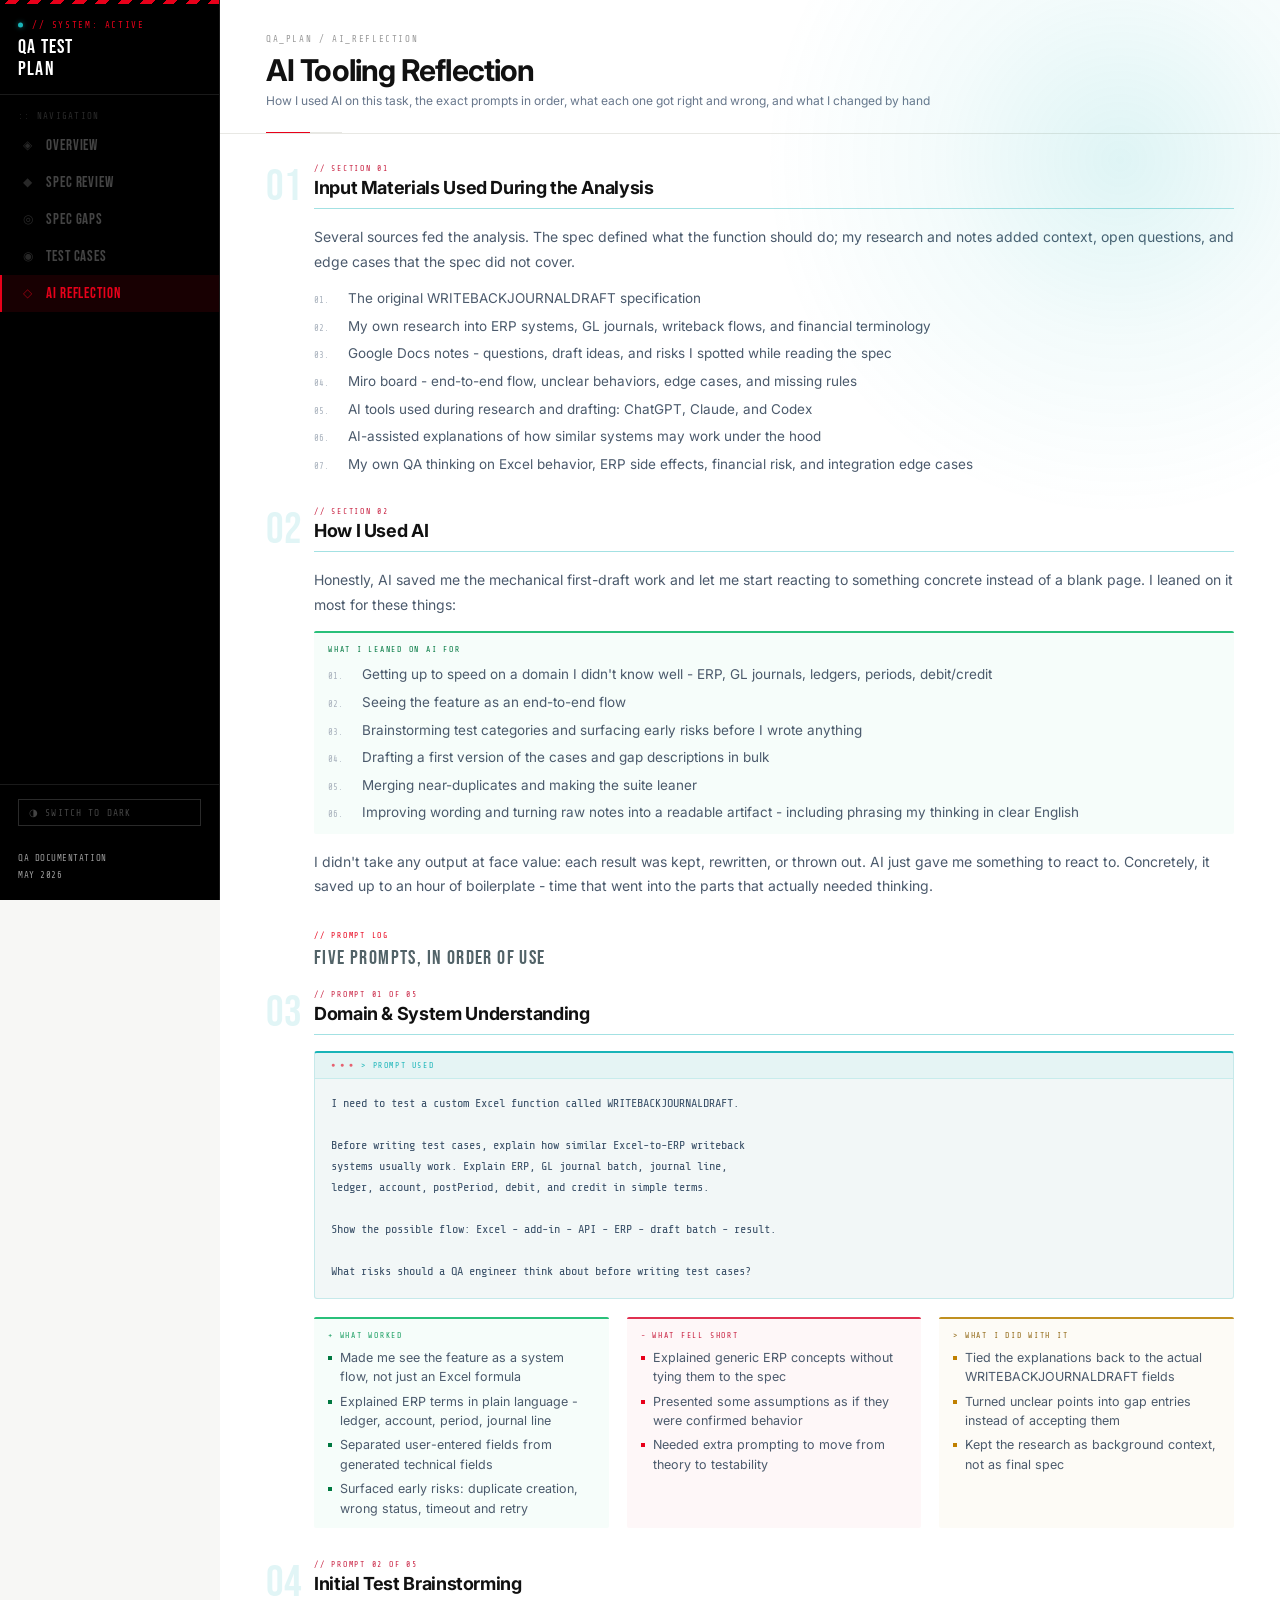
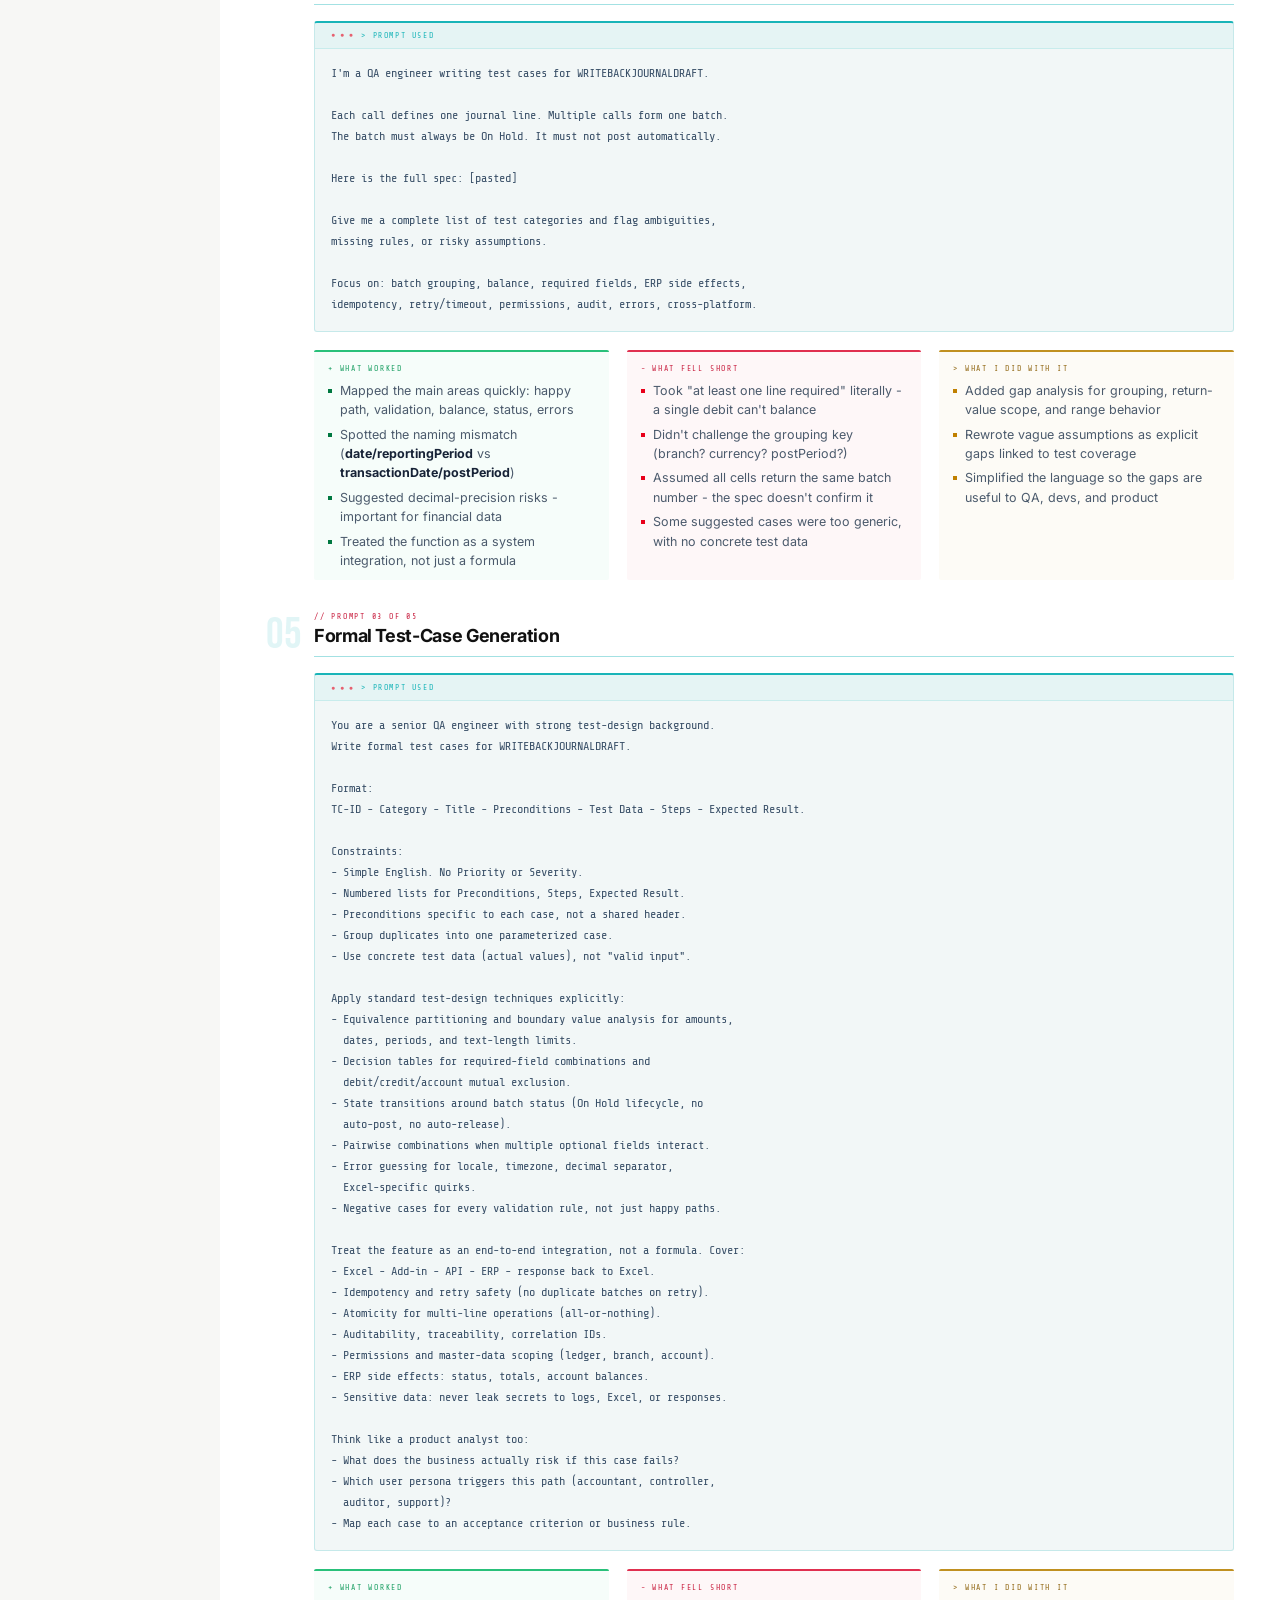
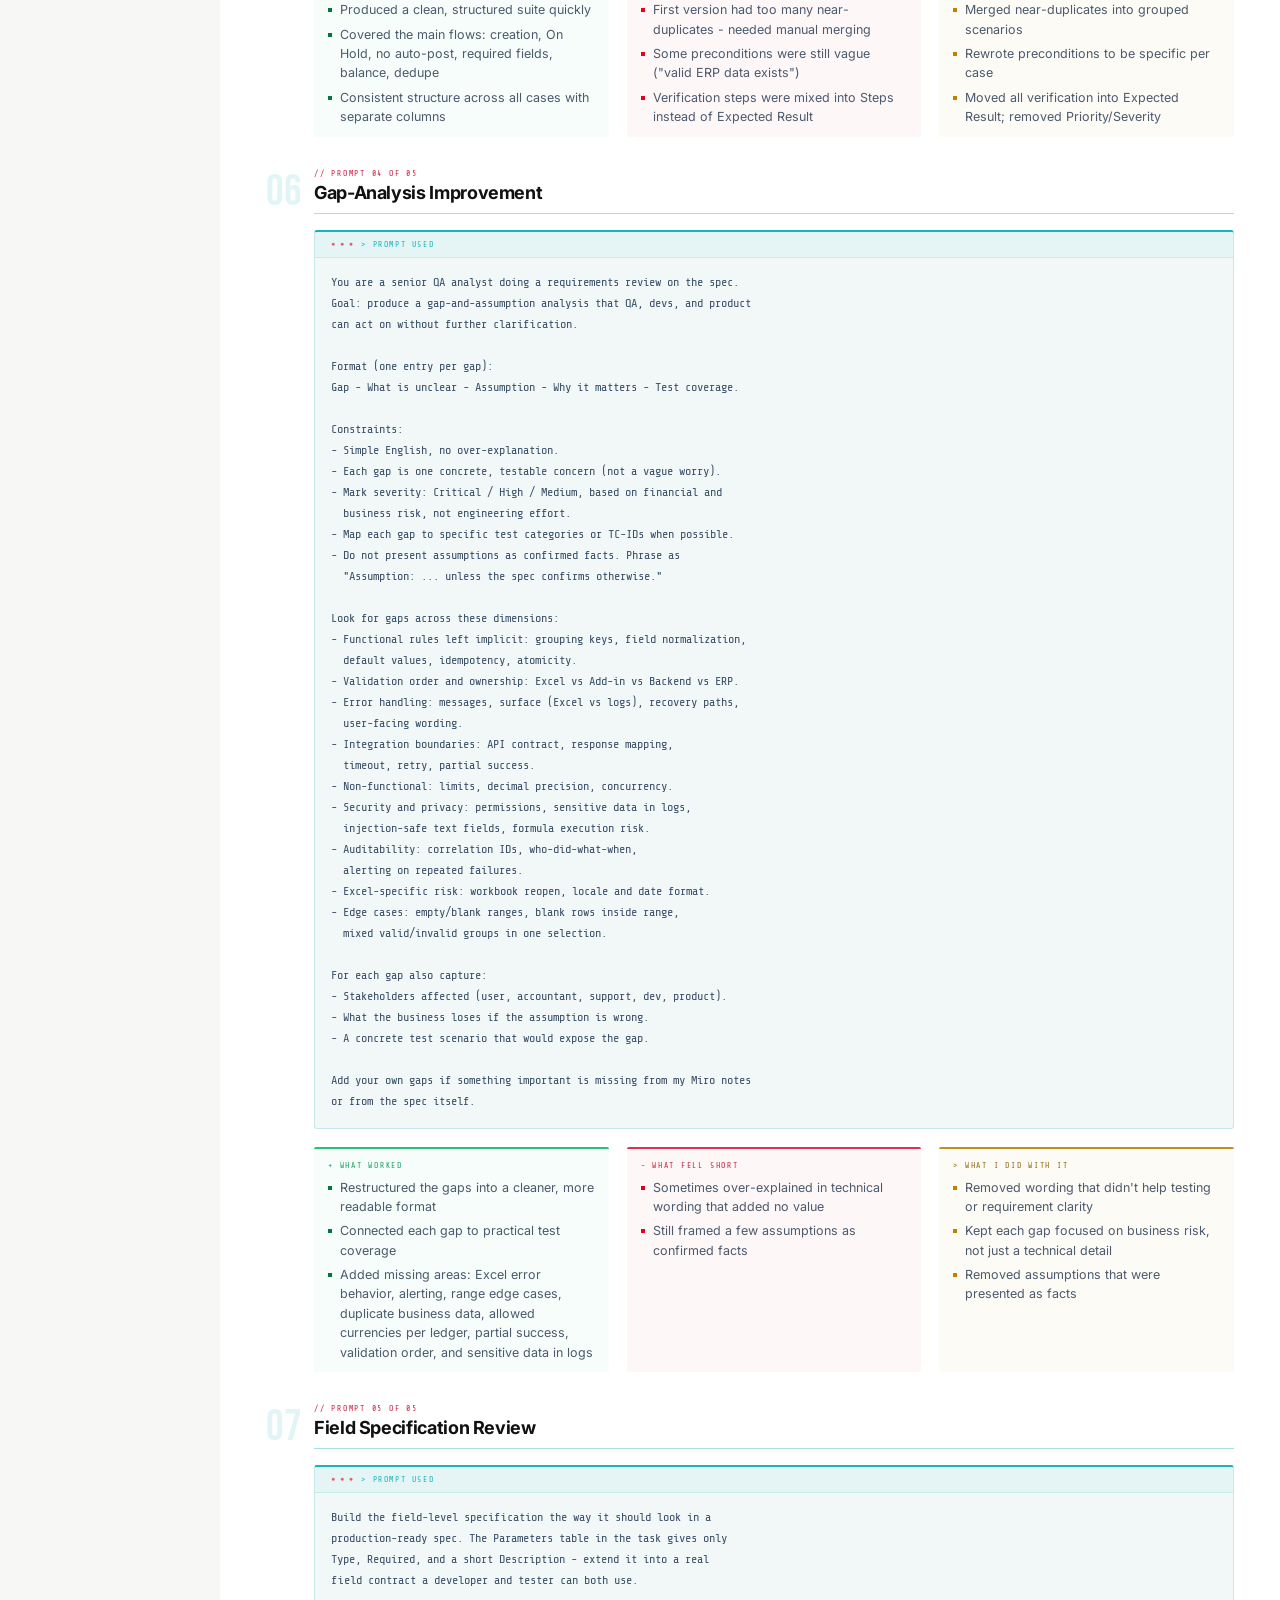
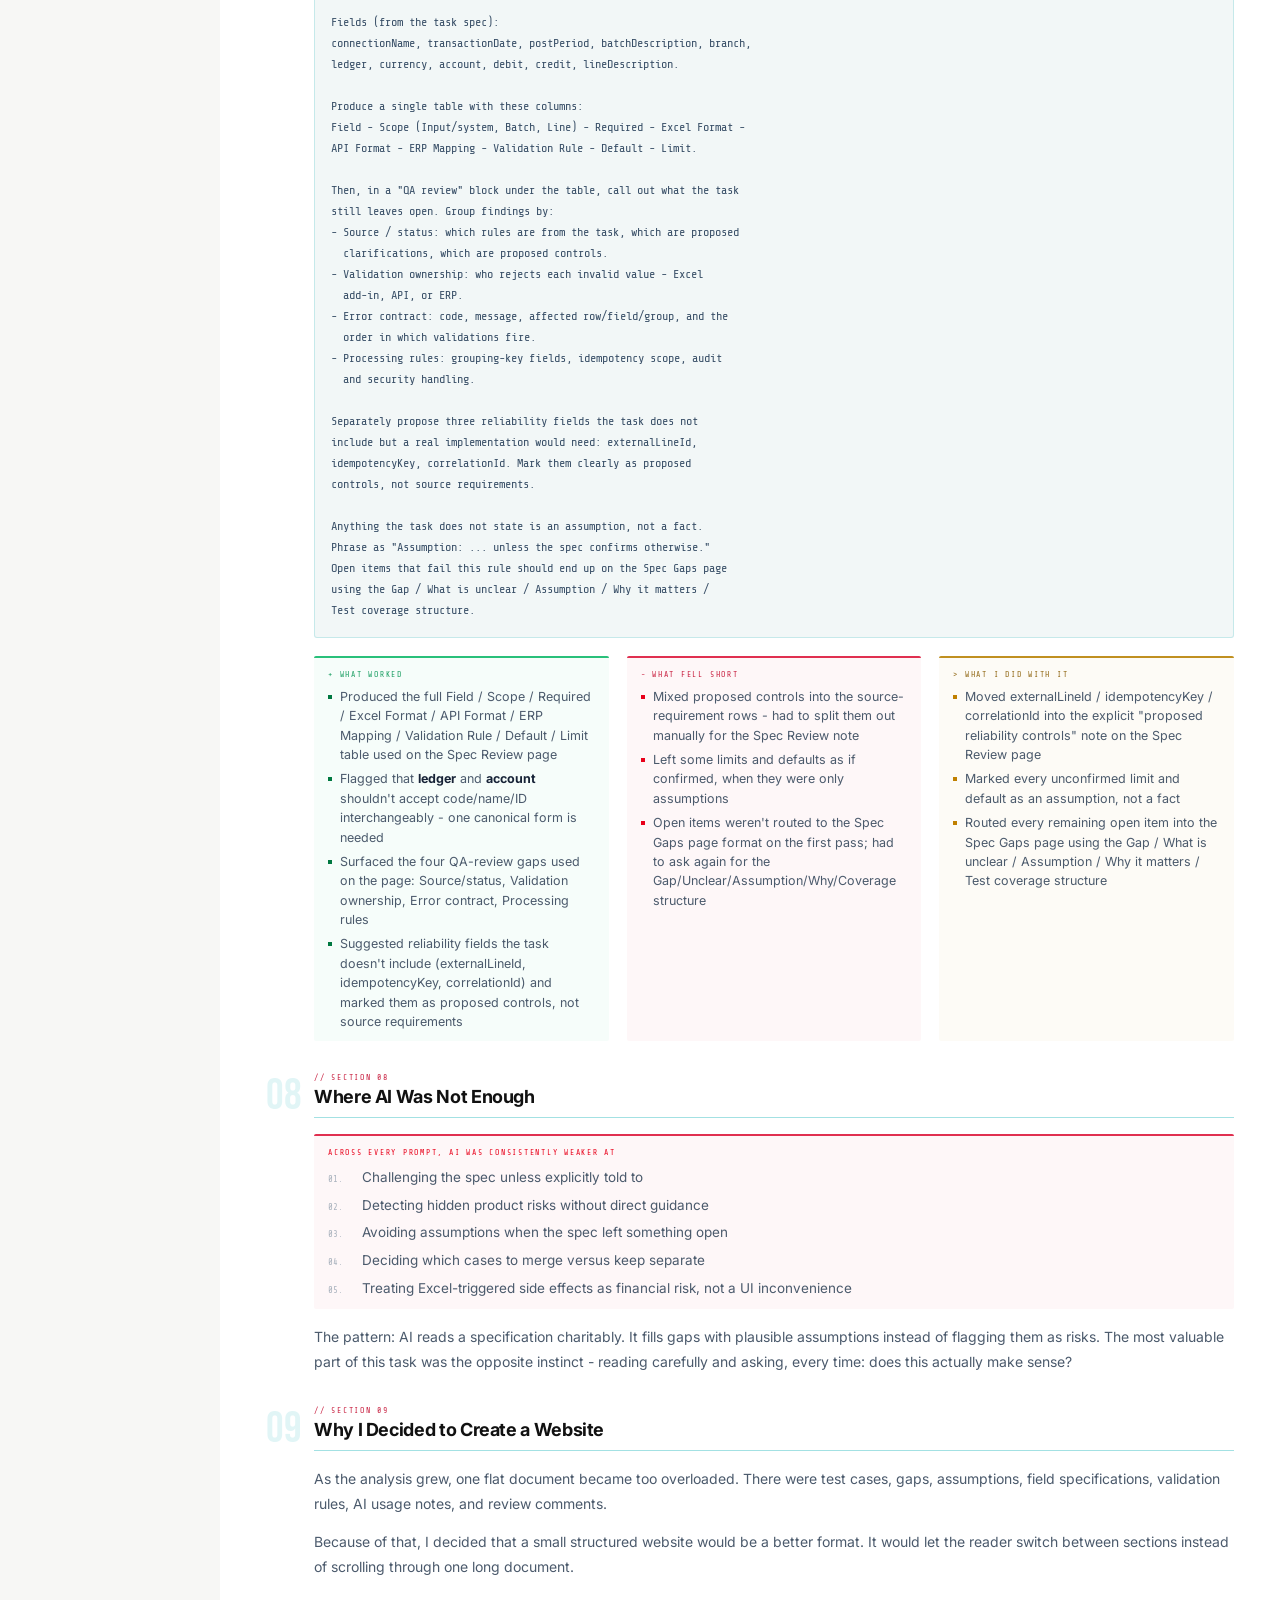
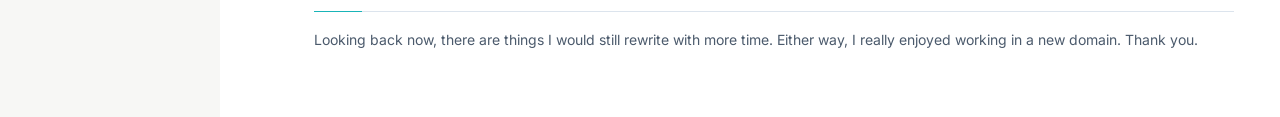
==== commit 93c4ce0a: "ai-reflection: bridge Prompt 05 (Field Spec Review) to Spec Review + Spec Gaps The Prompt 05 brief w" ====
--- a/ai-reflection.html
+++ b/ai-reflection.html
@@ -8,8 +8,8 @@
   <link rel="preconnect" href="https://fonts.gstatic.com" crossorigin>
   <link href="https://fonts.googleapis.com/css2?family=Bebas+Neue&family=Share+Tech+Mono&family=Inter:wght@400;500;600;700&display=swap" rel="stylesheet">
   <link rel="icon" type="image/x-icon" href="favicon.ico?v=20260527" />
-  <link rel="stylesheet" href="style-eva.css?v=20260527-mobile2" />
-  <script src="theme.js?v=20260526-allure2"></script>
+  <link rel="stylesheet" href="style-eva.css?v=20260527-burger1" />
+  <script src="theme.js?v=20260527-burger1"></script>
   <style>
     /* ── AI Reflection local layer ── */
 
@@ -351,6 +351,8 @@
   </style>
 </head>
 <body class="ai-page">
+
+<button class="mobile-menu-toggle" onclick="toggleMobileMenu()" aria-label="Toggle menu" type="button">☰</button>
 
 <aside class="sidebar">
   <div class="sidebar-header">
@@ -724,50 +726,65 @@
       <div class="ai-body">
         <div class="prompt-box">
           <div class="prompt-box-lbl">&gt; prompt used</div>
-          <pre>Review the Parameters table from the spec as a senior QA analyst.
-
-Fields (exactly as in the spec - Type, Required, Description given):
+          <pre>Build the field-level specification the way it should look in a
+production-ready spec. The Parameters table in the task gives only
+Type, Required, and a short Description - extend it into a real
+field contract a developer and tester can both use.
+
+Fields (from the task spec):
 connectionName, transactionDate, postPeriod, batchDescription, branch,
 ledger, currency, account, debit, credit, lineDescription.
 
-For each field, clarify what the spec leaves implicit:
-- Canonical format and one concrete example value. If a string could
-  mean code, name, or ID, pick one - do not leave it open.
-- Validation rules and where each is enforced.
-- Defaults when the field is optional, and where the default comes
-  from (constant, ledger setting, ERP).
-- Length and precision limits, with the unit.
-- Batch-level vs line-level placement.
-
-Add columns where helpful (Default, Limits, Validation Owner,
-Normalization).
-
-Anything the spec does not state is an assumption, not a fact.
-Phrase as "Assumption: ... unless the spec confirms otherwise."</pre>
+Produce a single table with these columns:
+Field - Scope (Input/system, Batch, Line) - Required - Excel Format -
+API Format - ERP Mapping - Validation Rule - Default - Limit.
+
+Then, in a "QA review" block under the table, call out what the task
+still leaves open. Group findings by:
+- Source / status: which rules are from the task, which are proposed
+  clarifications, which are proposed controls.
+- Validation ownership: who rejects each invalid value - Excel
+  add-in, API, or ERP.
+- Error contract: code, message, affected row/field/group, and the
+  order in which validations fire.
+- Processing rules: grouping-key fields, idempotency scope, audit
+  and security handling.
+
+Separately propose three reliability fields the task does not
+include but a real implementation would need: externalLineId,
+idempotencyKey, correlationId. Mark them clearly as proposed
+controls, not source requirements.
+
+Anything the task does not state is an assumption, not a fact.
+Phrase as "Assumption: ... unless the spec confirms otherwise."
+Open items that fail this rule should end up on the Spec Gaps page
+using the Gap / What is unclear / Assumption / Why it matters /
+Test coverage structure.</pre>
         </div>
         <div class="ai-cols">
           <div class="ai-col ai-col-ok">
             <div class="ai-col-lbl">+ what worked</div>
             <ul class="ai-col-items">
-              <li>Spotted fields whose Description in the spec is too short to test against</li>
+              <li>Produced the full Field / Scope / Required / Excel Format / API Format / ERP Mapping / Validation Rule / Default / Limit table used on the Spec Review page</li>
               <li>Flagged that <strong>ledger</strong> and <strong>account</strong> shouldn't accept code/name/ID interchangeably - one canonical form is needed</li>
-              <li>Suggested Default, Limits, Validation Owner columns to extend the Parameters table</li>
-              <li>Gave one concrete example value per field so the table stops being abstract</li>
+              <li>Surfaced the four QA-review gaps used on the page: Source/status, Validation ownership, Error contract, Processing rules</li>
+              <li>Suggested reliability fields the task doesn't include (externalLineId, idempotencyKey, correlationId) and marked them as proposed controls, not source requirements</li>
             </ul>
           </div>
           <div class="ai-col ai-col-err">
             <div class="ai-col-lbl">- what fell short</div>
             <ul class="ai-col-items">
-              <li>Left some limits as if confirmed, when they were only assumptions</li>
-              <li>Sometimes invented validation rules the spec doesn't actually require</li>
+              <li>Mixed proposed controls into the source-requirement rows - had to split them out manually for the Spec Review note</li>
+              <li>Left some limits and defaults as if confirmed, when they were only assumptions</li>
+              <li>Open items weren't routed to the Spec Gaps page format on the first pass; had to ask again for the Gap/Unclear/Assumption/Why/Coverage structure</li>
             </ul>
           </div>
           <div class="ai-col ai-col-fix">
             <div class="ai-col-lbl">&gt; what I did with it</div>
             <ul class="ai-col-items">
-              <li>Made the table stricter - removed vague "code/name/ID" for one canonical form</li>
-              <li>Marked every unconfirmed limit as an assumption, not a fact</li>
-              <li>Kept the column set close to the spec's original table; only added what the testing actually needed</li>
+              <li>Moved externalLineId / idempotencyKey / correlationId into the explicit "proposed reliability controls" note on the Spec Review page</li>
+              <li>Marked every unconfirmed limit and default as an assumption, not a fact</li>
+              <li>Routed every remaining open item into the Spec Gaps page using the Gap / What is unclear / Assumption / Why it matters / Test coverage structure</li>
             </ul>
           </div>
         </div>
--- a/style-eva.css
+++ b/style-eva.css
@@ -3079,82 +3079,94 @@
 
 /* ════════════════════════════════════════════════════════════════
    RESPONSIVE LAYER — tablet & mobile
-   Approach: drop position:fixed on the sidebar, let it sit in normal
-   document flow as a top strip, and let the main content stack below.
-   Keep it simple — no sticky, no scroll-jacked nav.
+   Pattern: sidebar becomes a slide-in drawer behind a hamburger button.
+   Main content takes the full viewport. Test cases use a drill-down
+   navigation (list → tap → full-screen detail with back button),
+   matching Allure / Linear / Jira mobile.
 ════════════════════════════════════════════════════════════════ */
 
-/* Tablet & smaller phones (≤ 900px) */
+/* Hamburger button + back button — desktop hides them */
+.mobile-menu-toggle,
+.tc-back-btn {
+  display: none;
+}
+
+/* Mobile: ≤ 900px */
 @media (max-width: 900px) {
-  /* === SIDEBAR — top strip in normal flow === */
+  /* ───────── Hamburger button (fixed top-left) ───────── */
+  .mobile-menu-toggle {
+    display: flex;
+    align-items: center;
+    justify-content: center;
+    position: fixed;
+    top: 12px;
+    left: 12px;
+    width: 42px;
+    height: 42px;
+    background: #0a0a0a;
+    border: 1px solid #1f1f1f;
+    color: #ffffff;
+    font-size: 18px;
+    line-height: 1;
+    z-index: 300;
+    cursor: pointer;
+    border-radius: 3px;
+    padding: 0;
+    font-family: 'Share Tech Mono', monospace;
+    box-shadow: 0 2px 8px rgba(0,0,0,0.25);
+  }
+  [data-theme="light"] .mobile-menu-toggle {
+    background: #ffffff;
+    border-color: #dce4ed;
+    color: #172337;
+    box-shadow: 0 2px 8px rgba(15,30,55,0.08);
+  }
+  .mobile-menu-toggle:hover {
+    border-color: var(--red);
+    color: var(--red);
+  }
+
+  /* ───────── Sidebar = slide-in drawer ───────── */
   .sidebar {
-    position: static !important;
-    width: 100% !important;
-    height: auto !important;
-    min-height: 0 !important;
-    border-right: none;
-    border-bottom: 1px solid #1a1a1a;
-    overflow: visible !important;
-    z-index: 50;
-    display: block !important;
+    position: fixed !important;
+    top: 0;
+    left: 0;
+    width: 260px !important;
+    height: 100vh !important;
+    transform: translateX(-100%);
+    transition: transform 0.25s ease-out;
+    z-index: 280;
+    overflow-y: auto !important;
+    overflow-x: hidden !important;
+    display: flex !important;
+    flex-direction: column !important;
     padding: 0 !important;
+    border-right: 1px solid #1a1a1a;
+    border-bottom: none;
+  }
+  body.menu-open .sidebar {
+    transform: translateX(0);
+    box-shadow: 6px 0 24px rgba(0,0,0,0.45);
+  }
+  /* Backdrop when menu open */
+  body.menu-open::before {
+    content: '';
+    position: fixed;
+    inset: 0;
+    background: rgba(0,0,0,0.55);
+    z-index: 260;
+    pointer-events: auto;
+  }
+  body.menu-open {
+    overflow: hidden;
   }
   .sidebar::after { display: none !important; }
-  .sidebar-header {
-    display: flex;
-    align-items: center;
-    gap: 12px;
-    padding: 10px 16px;
-    border-bottom: 1px solid #1a1a1a;
-  }
-  .sidebar-eyebrow { font-size: 8px; margin-bottom: 0; white-space: nowrap; }
-  .sidebar-logo { font-size: 13px; line-height: 1; margin: 0; }
-  .sidebar-logo br { display: none; }
-  .sidebar-logo::after { content: ' '; }
-  .nav-section { display: none !important; }
-  .sidebar-footer { display: none !important; }
-
-  /* Nav-links flow inline; sidebar scrolls horizontally if needed */
-  .sidebar-nav-wrap,
-  .sidebar > .nav-link {
-    display: inline-block;
-  }
-  .nav-link {
-    display: inline-block !important;
-    padding: 9px 13px !important;
-    margin: 0 !important;
-    font-size: 11px !important;
-    border-left: none !important;
-    border-bottom: 2px solid transparent !important;
-    white-space: nowrap;
-    vertical-align: middle;
-  }
-  .nav-link.active {
-    border-bottom-color: var(--red) !important;
-    border-left: none !important;
-    background: transparent !important;
-  }
-  .nav-icon { margin-right: 5px; font-size: 10px; display: inline-block; }
-
-  .theme-toggle {
-    display: inline-block !important;
-    margin: 0 !important;
-    padding: 0 !important;
-    border-top: none !important;
-    vertical-align: middle;
-  }
-  .theme-btn {
-    padding: 7px 12px !important;
-    font-size: 9.5px !important;
-    width: auto !important;
-    white-space: nowrap;
-  }
-
-  /* === MAIN CONTENT — drop sidebar offset === */
+
+  /* ───────── Main content takes the viewport ───────── */
   .main {
     margin-left: 0 !important;
     width: 100% !important;
-    display: block;
+    padding-top: 56px; /* room for hamburger button */
   }
   .page-header { padding-left: 18px !important; padding-right: 18px !important; }
   [data-theme="light"] .page-header { padding-left: 18px !important; }
@@ -3190,11 +3202,14 @@
   /* Overview AC grid */
   .ac-grid { grid-template-columns: 1fr !important; gap: 10px; }
 
-  /* === TEST CASES — stack vertically === */
+  /* ───────── TEST CASES — drill-down navigation ─────────
+     Default: only list visible.
+     body.tc-detail-open: hide list, show full-screen detail with back btn. */
   .cases-page .split-layout {
     margin-left: 0 !important;
     flex-direction: column !important;
     height: auto !important;
+    min-height: calc(100vh - 56px);
     overflow: visible !important;
     display: block !important;
   }
@@ -3203,21 +3218,55 @@
     max-height: none !important;
     height: auto !important;
     border-right: none !important;
-    border-bottom: 1px solid #e5eaf1;
+    border-bottom: none;
     display: block;
   }
-  .cases-page .list-header { position: static; }
   .cases-page .list-scroll {
-    max-height: 50vh;
-    overflow-y: auto;
+    max-height: none;
+    overflow-y: visible;
   }
   .cases-page .detail-panel {
+    display: none !important;
+    width: 100% !important;
+  }
+
+  /* Drill-down: list hidden, detail full-screen */
+  body.tc-detail-open .cases-page .list-panel { display: none !important; }
+  body.tc-detail-open .cases-page .detail-panel {
+    display: block !important;
     width: 100% !important;
     height: auto !important;
     overflow: visible !important;
-    display: block;
   }
-  .cases-page .detail-content { padding: 24px 18px 50px !important; }
+  body.tc-detail-open .cases-page .detail-empty { display: none !important; }
+
+  .cases-page .detail-content { padding: 18px 18px 50px !important; }
+
+  /* Back button — shown at top of detail when drill-down is active */
+  .tc-back-btn {
+    display: inline-flex;
+    align-items: center;
+    gap: 6px;
+    margin-bottom: 16px;
+    padding: 9px 14px;
+    background: transparent;
+    border: 1px solid #dce4ed;
+    color: #19b4b8;
+    font-family: 'Share Tech Mono', monospace;
+    font-size: 10px;
+    letter-spacing: 0.16em;
+    text-transform: uppercase;
+    cursor: pointer;
+    border-radius: 3px;
+  }
+  [data-theme="dark"] .tc-back-btn {
+    border-color: #1e2630;
+    color: var(--cyan);
+  }
+  .tc-back-btn:hover {
+    border-color: #19b4b8;
+    background: rgba(25,180,184,0.06);
+  }
 
   /* Filter bar inside list-header */
   .cases-page .filter-bar { gap: 8px; }
@@ -3265,8 +3314,6 @@
   .ai-title { font-size: 14.5px !important; }
 
   .cases-page .tc-item { padding: 10px 12px; }
-  .cases-page .list-scroll { max-height: 45vh; }
   .stat-action { display: none; }
-  .nav-link { padding: 7px 10px !important; font-size: 10px !important; }
-  .theme-btn { font-size: 9px !important; padding: 6px 10px !important; }
-}
+  .sidebar { width: 240px !important; }
+}
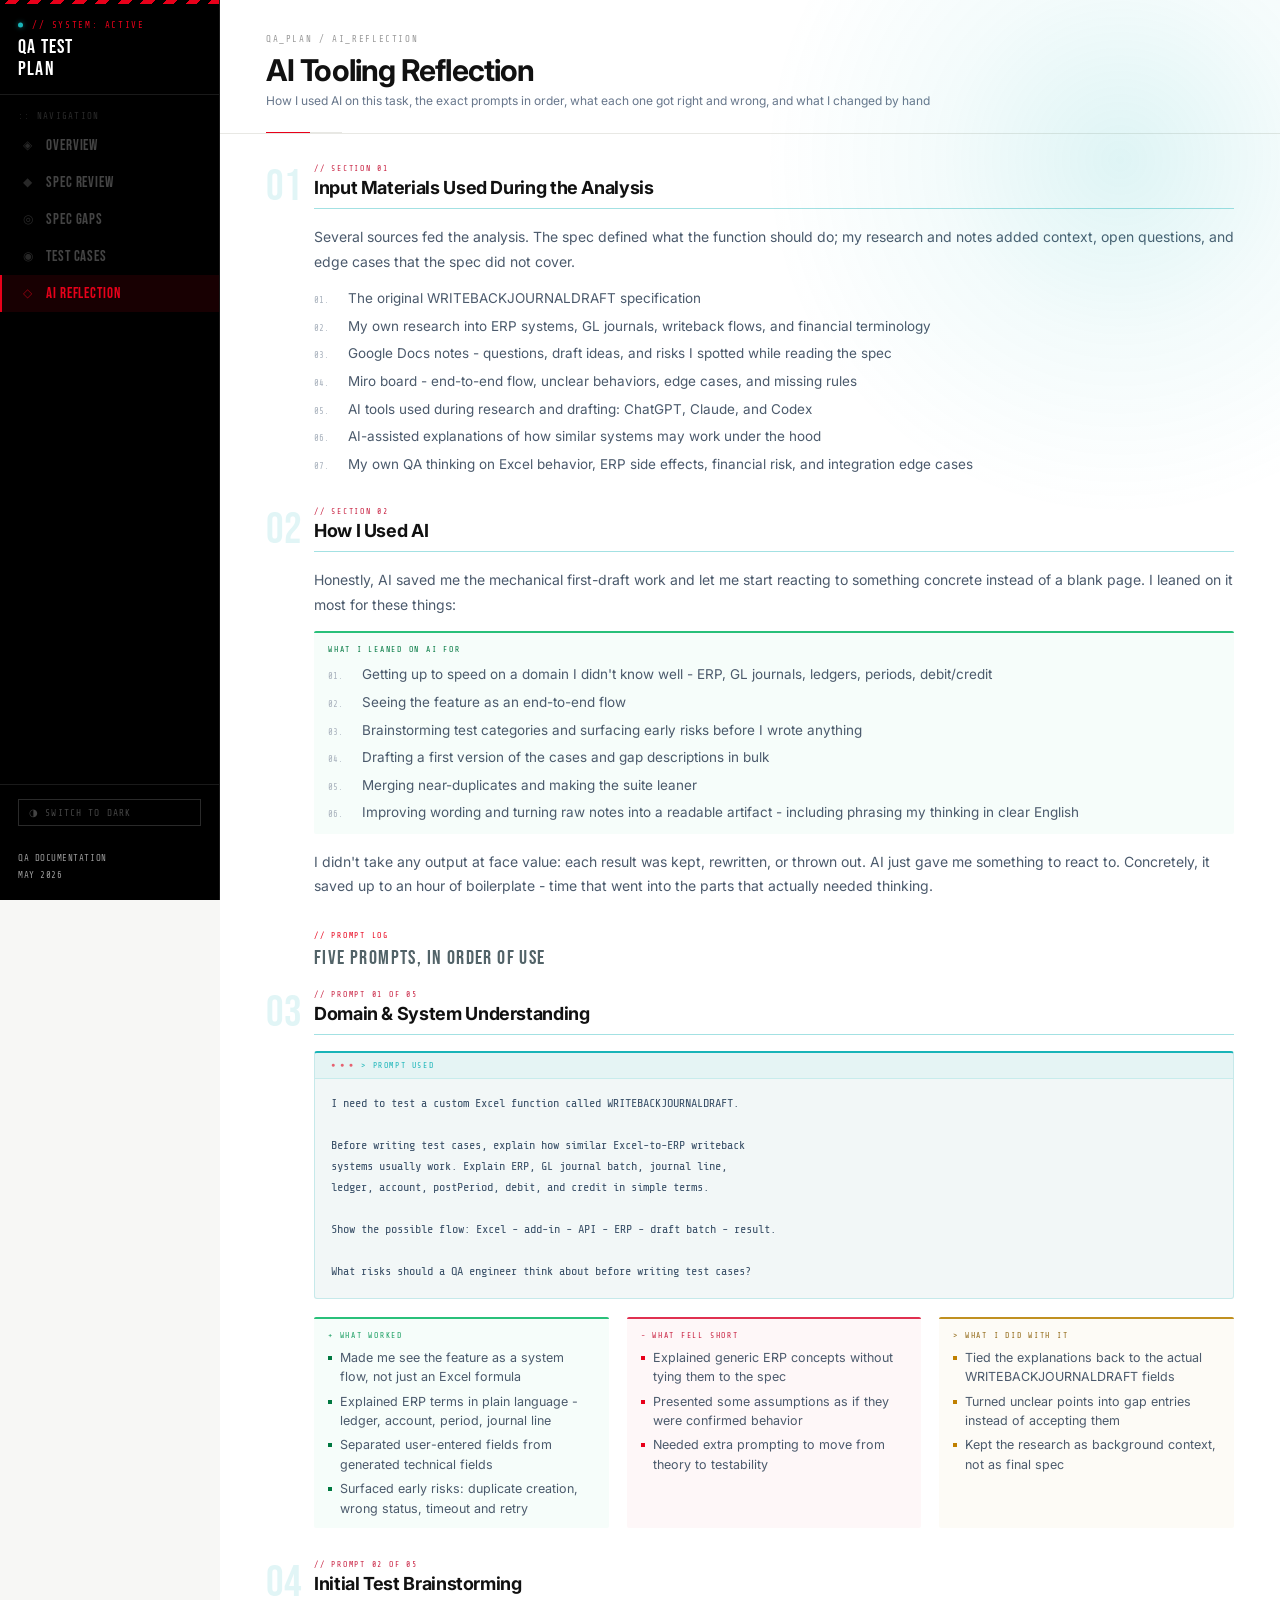
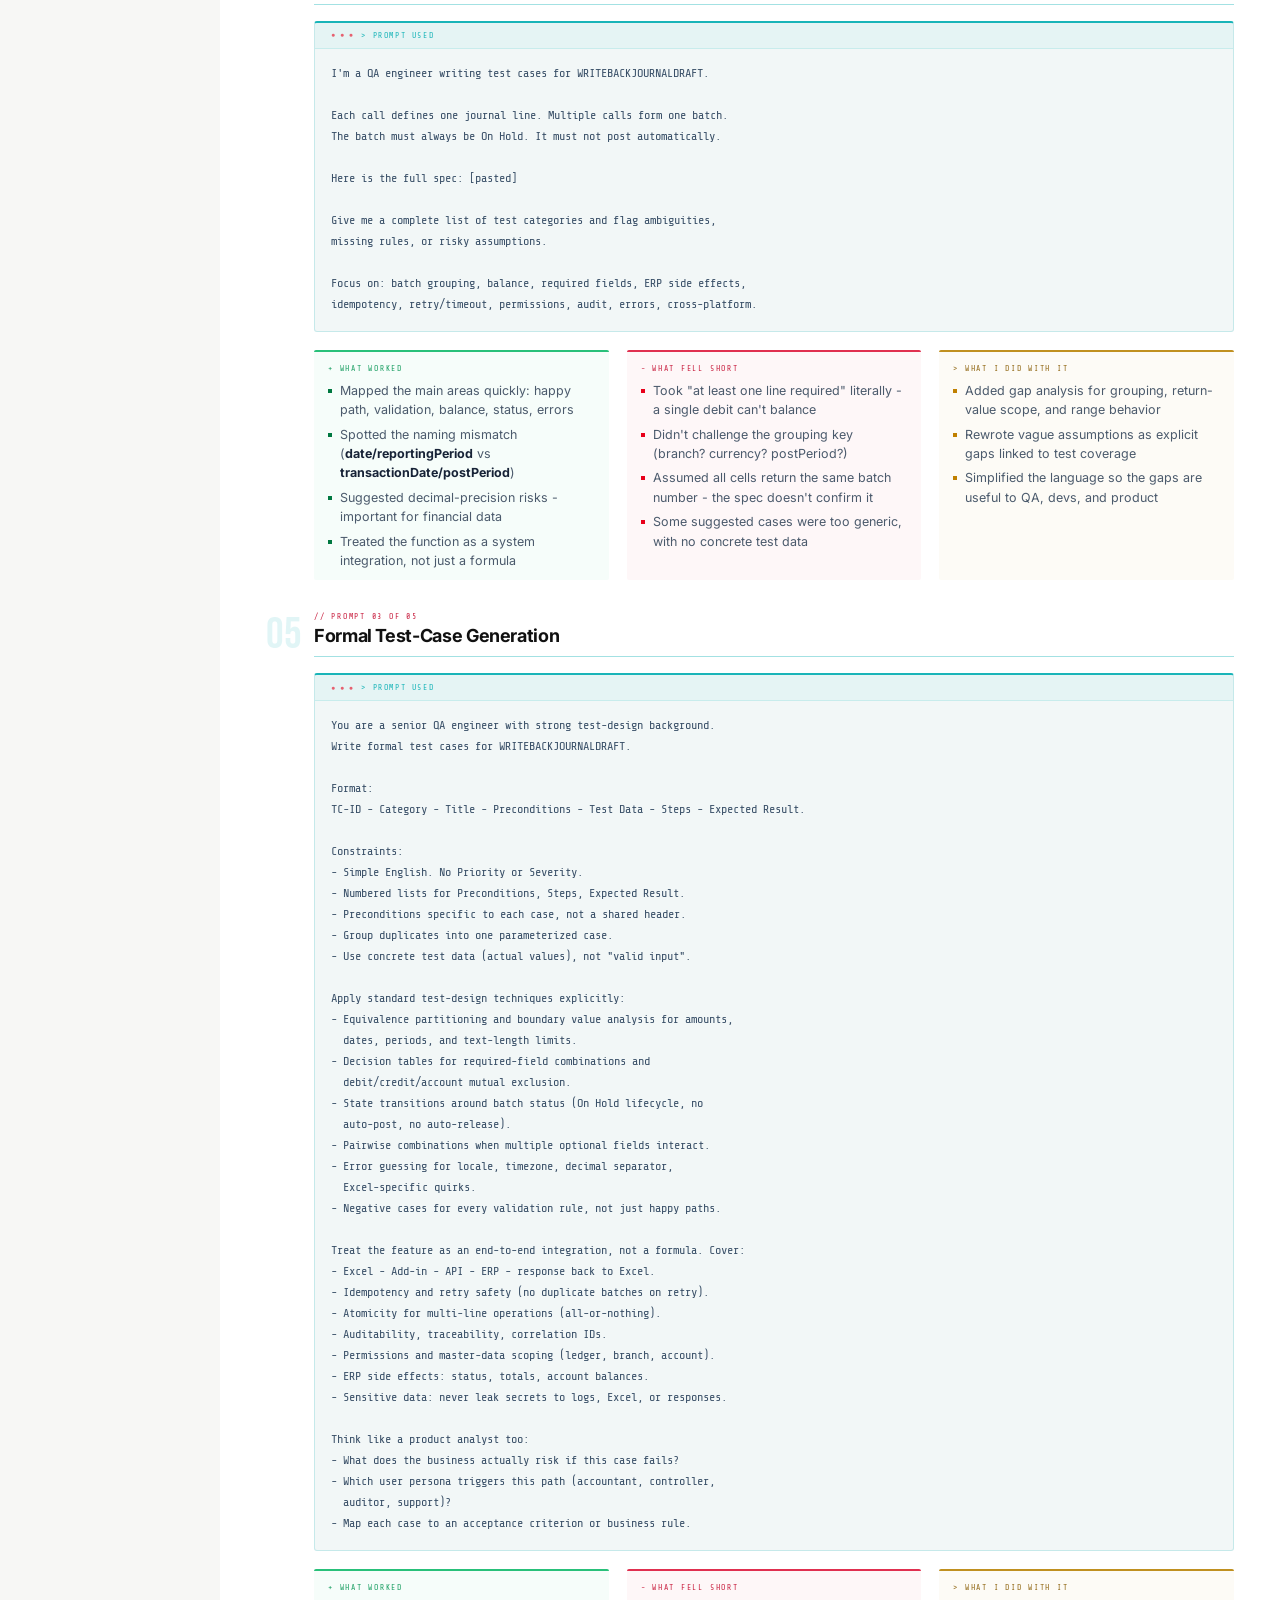
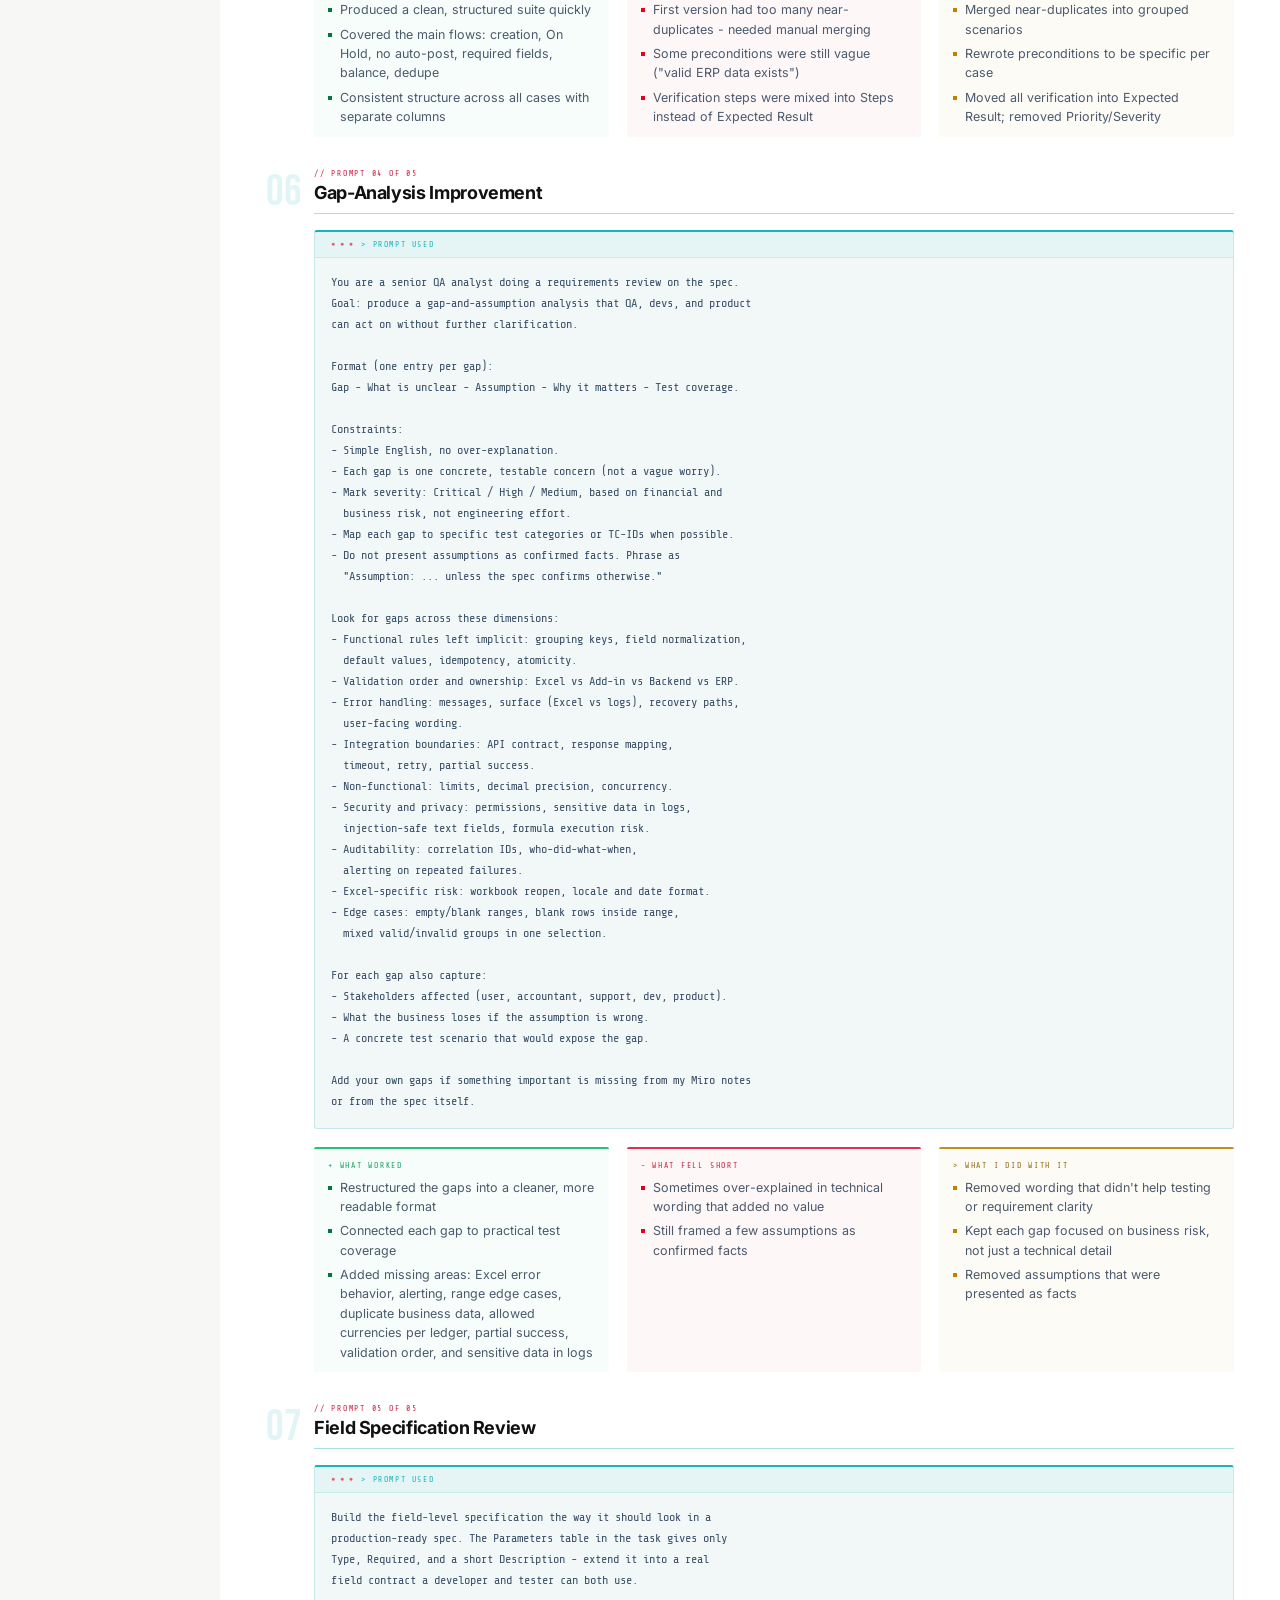
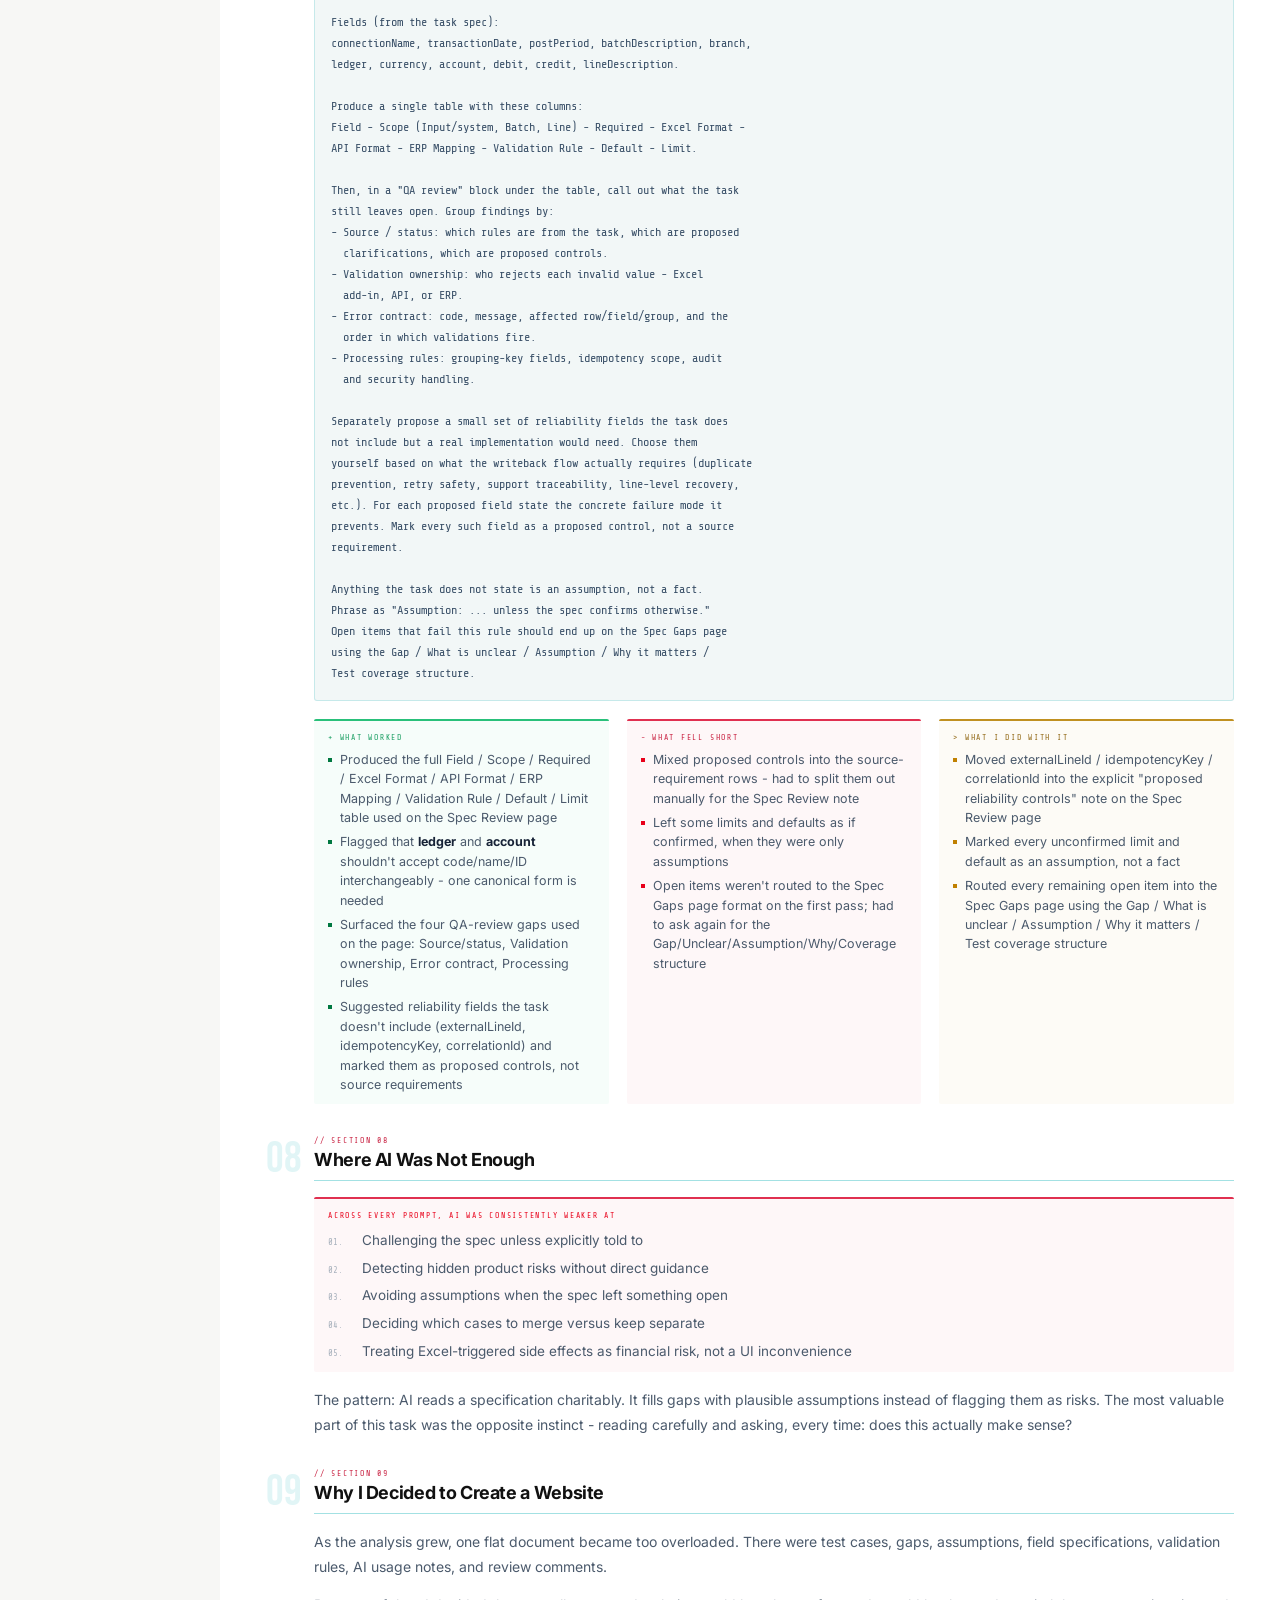
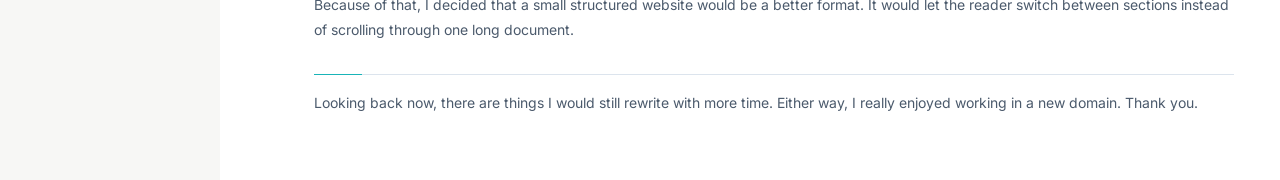
==== commit 38476cae: "deliverables: regenerate QA Report PDF + Prompt 05 lets AI choose reliability fields Two changes:  1" ====
--- a/ai-reflection.html
+++ b/ai-reflection.html
@@ -8,7 +8,7 @@
   <link rel="preconnect" href="https://fonts.gstatic.com" crossorigin>
   <link href="https://fonts.googleapis.com/css2?family=Bebas+Neue&family=Share+Tech+Mono&family=Inter:wght@400;500;600;700&display=swap" rel="stylesheet">
   <link rel="icon" type="image/x-icon" href="favicon.ico?v=20260527" />
-  <link rel="stylesheet" href="style-eva.css?v=20260527-burger1" />
+  <link rel="stylesheet" href="style-eva.css?v=20260527-burger2" />
   <script src="theme.js?v=20260527-burger1"></script>
   <style>
     /* ── AI Reflection local layer ── */
@@ -750,10 +750,13 @@
 - Processing rules: grouping-key fields, idempotency scope, audit
   and security handling.
 
-Separately propose three reliability fields the task does not
-include but a real implementation would need: externalLineId,
-idempotencyKey, correlationId. Mark them clearly as proposed
-controls, not source requirements.
+Separately propose a small set of reliability fields the task does
+not include but a real implementation would need. Choose them
+yourself based on what the writeback flow actually requires (duplicate
+prevention, retry safety, support traceability, line-level recovery,
+etc.). For each proposed field state the concrete failure mode it
+prevents. Mark every such field as a proposed control, not a source
+requirement.
 
 Anything the task does not state is an assumption, not a fact.
 Phrase as "Assumption: ... unless the spec confirms otherwise."
--- a/style-eva.css
+++ b/style-eva.css
@@ -3125,6 +3125,8 @@
     border-color: var(--red);
     color: var(--red);
   }
+  /* Hide burger when drawer is open — backdrop is the close affordance */
+  body.menu-open .mobile-menu-toggle { display: none !important; }
 
   /* ───────── Sidebar = slide-in drawer ───────── */
   .sidebar {
@@ -3176,11 +3178,30 @@
 
   /* Cards / code blocks */
   .card, .ai-block, .glossary-group { padding: 18px 18px; }
-  pre { font-size: 11px; overflow-x: auto; white-space: pre; }
-
-  /* Stats grid */
-  .stats { gap: 10px; flex-wrap: wrap; }
-  .stat-card { flex: 1 1 calc(50% - 6px); min-width: 0; }
+  /* Wrap pre/prompt text instead of horizontal scrolling */
+  pre,
+  .prompt-box pre {
+    font-size: 11.5px !important;
+    overflow-x: visible !important;
+    white-space: pre-wrap !important;
+    word-wrap: break-word !important;
+    overflow-wrap: anywhere;
+  }
+
+  /* Stats — compact horizontal pills (number + label side by side) */
+  .stats { gap: 8px; flex-wrap: wrap; }
+  .stat-card {
+    flex: 1 1 calc(50% - 4px);
+    min-width: 0;
+    padding: 10px 12px 9px;
+    display: flex;
+    align-items: baseline;
+    gap: 8px;
+    min-height: 0;
+  }
+  .stat-num { font-size: 20px !important; line-height: 1; }
+  .stat-label { font-size: 8.5px !important; flex: 1; letter-spacing: .14em; margin-top: 0 !important; }
+  .stat-action { font-size: 13px !important; flex-shrink: 0; }
 
   /* Tables: horizontal scroll wrapper */
   .table-wrap { overflow-x: auto; -webkit-overflow-scrolling: touch; }
@@ -3209,9 +3230,10 @@
     margin-left: 0 !important;
     flex-direction: column !important;
     height: auto !important;
-    min-height: calc(100vh - 56px);
+    min-height: auto !important;
     overflow: visible !important;
     display: block !important;
+    padding-top: 56px !important;  /* clear the fixed burger button */
   }
   .cases-page .list-panel {
     width: 100% !important;
@@ -3268,10 +3290,44 @@
     background: rgba(25,180,184,0.06);
   }
 
-  /* Filter bar inside list-header */
-  .cases-page .filter-bar { gap: 8px; }
-  .cases-page .filter-bar .scenario-filter { flex-wrap: wrap; }
-  .cases-page .filter-bar .scenario-btn { flex: 1 1 calc(50% - 4px); }
+  /* Filter bar — Category + Tags in one row, Pos/Neg buttons compact */
+  .cases-page .filter-bar {
+    display: flex;
+    flex-wrap: wrap;
+    gap: 6px 8px;
+    align-items: center;
+  }
+  .cases-page .filter-label {
+    font-size: 8px !important;
+    letter-spacing: .15em;
+    flex: 0 0 100%;
+    margin-bottom: -2px;
+  }
+  .cases-page .cat-filter-wrap {
+    flex: 1 1 calc(50% - 4px) !important;
+    width: auto !important;
+    min-width: 0;
+  }
+  .cases-page .cat-filter-btn {
+    width: 100% !important;
+    padding: 7px 9px !important;
+    font-size: 10px !important;
+    min-height: 0;
+  }
+  .cases-page .cat-menu { width: 100%; left: 0; right: 0; }
+  .cases-page .scenario-filter {
+    flex: 1 1 100%;
+    display: flex;
+    gap: 4px;
+  }
+  .cases-page .scenario-btn {
+    flex: 1 1 0 !important;
+    padding: 6px 4px !important;
+    font-size: 9px !important;
+    min-width: 0;
+  }
+  .cases-page .list-title { font-size: 13px !important; }
+  .cases-page .list-count { font-size: 11px !important; }
 
   /* Case detail grid */
   .case-grid { grid-template-columns: 1fr !important; gap: 22px; }
@@ -3285,10 +3341,6 @@
   }
   .meta-block { flex: 1 1 calc(50% - 9px); min-width: 0 !important; }
 
-  /* Filter dropdowns full width */
-  .cat-filter-wrap, .cat-filter-btn { width: 100%; }
-  .cat-menu { width: 100%; left: 0; right: 0; }
-
   /* Glow softer on small screens */
   [data-theme="light"] body::after {
     width: 480px; height: 480px;
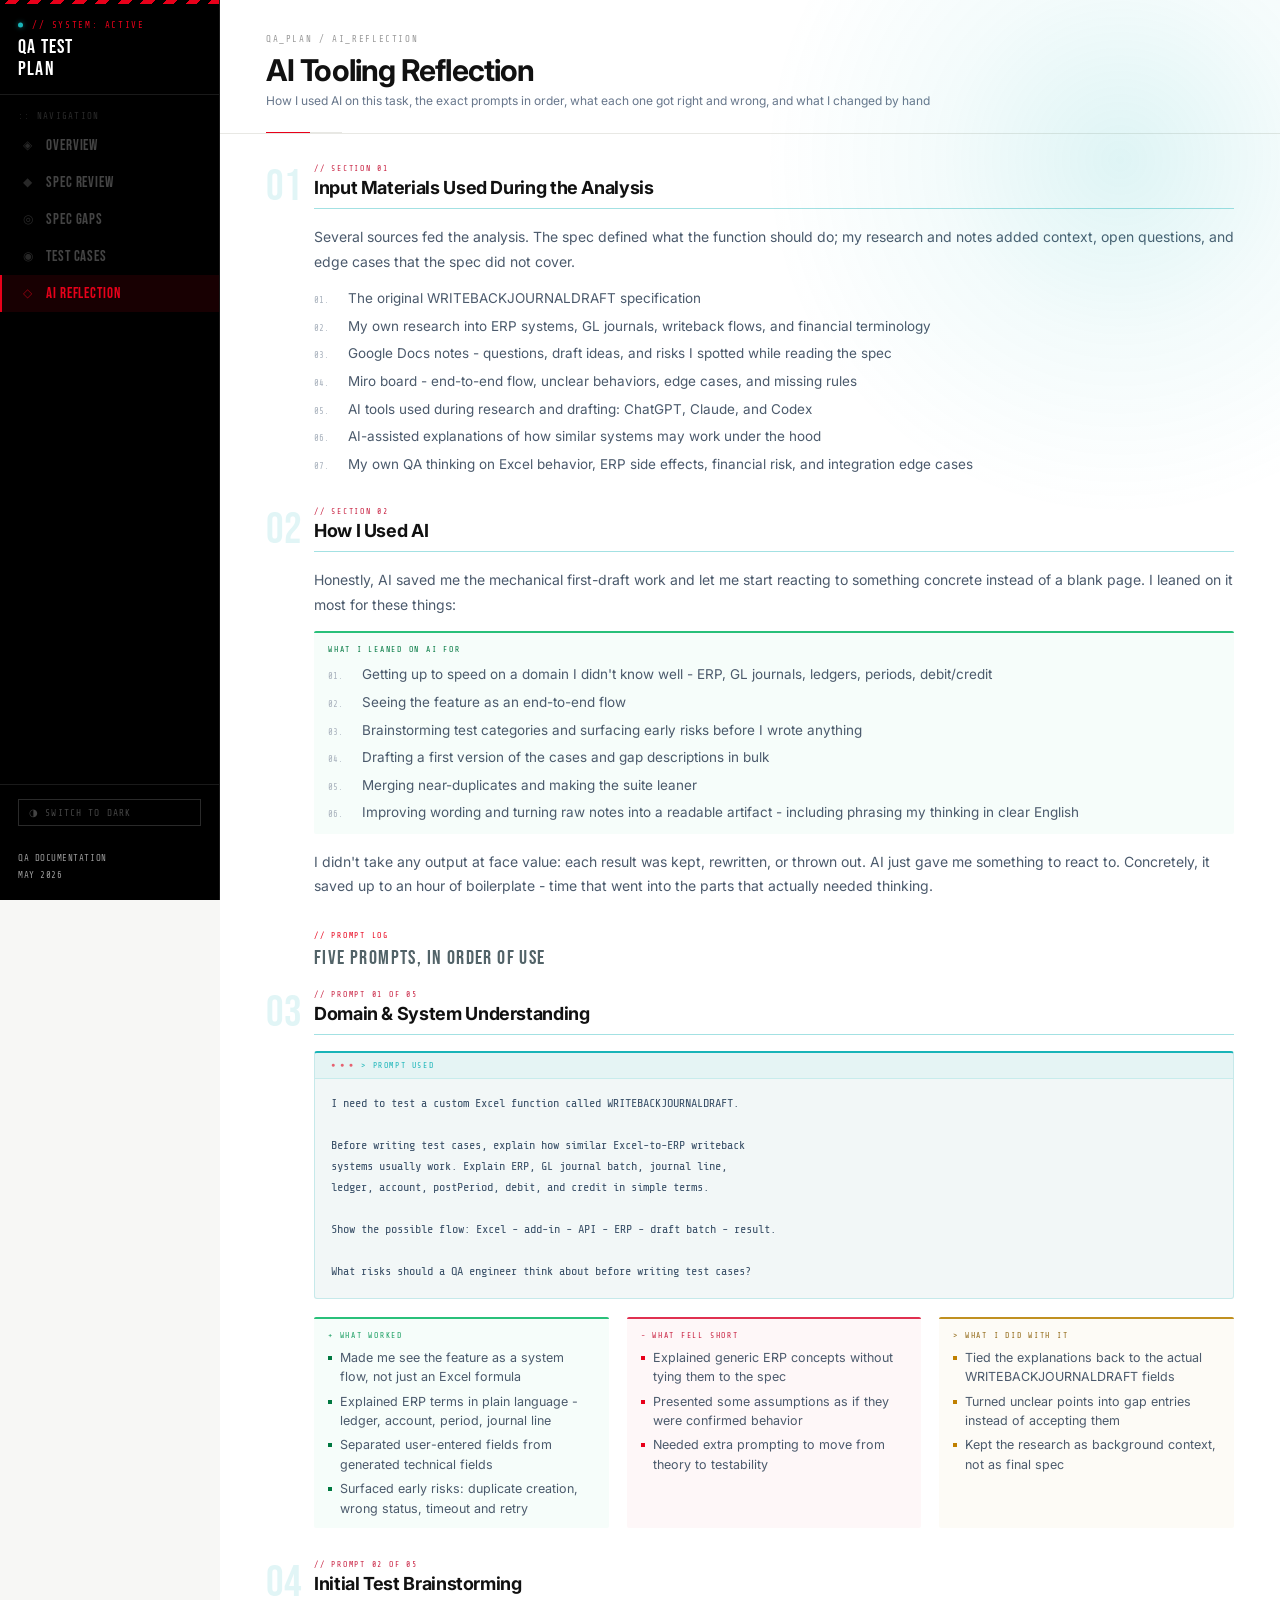
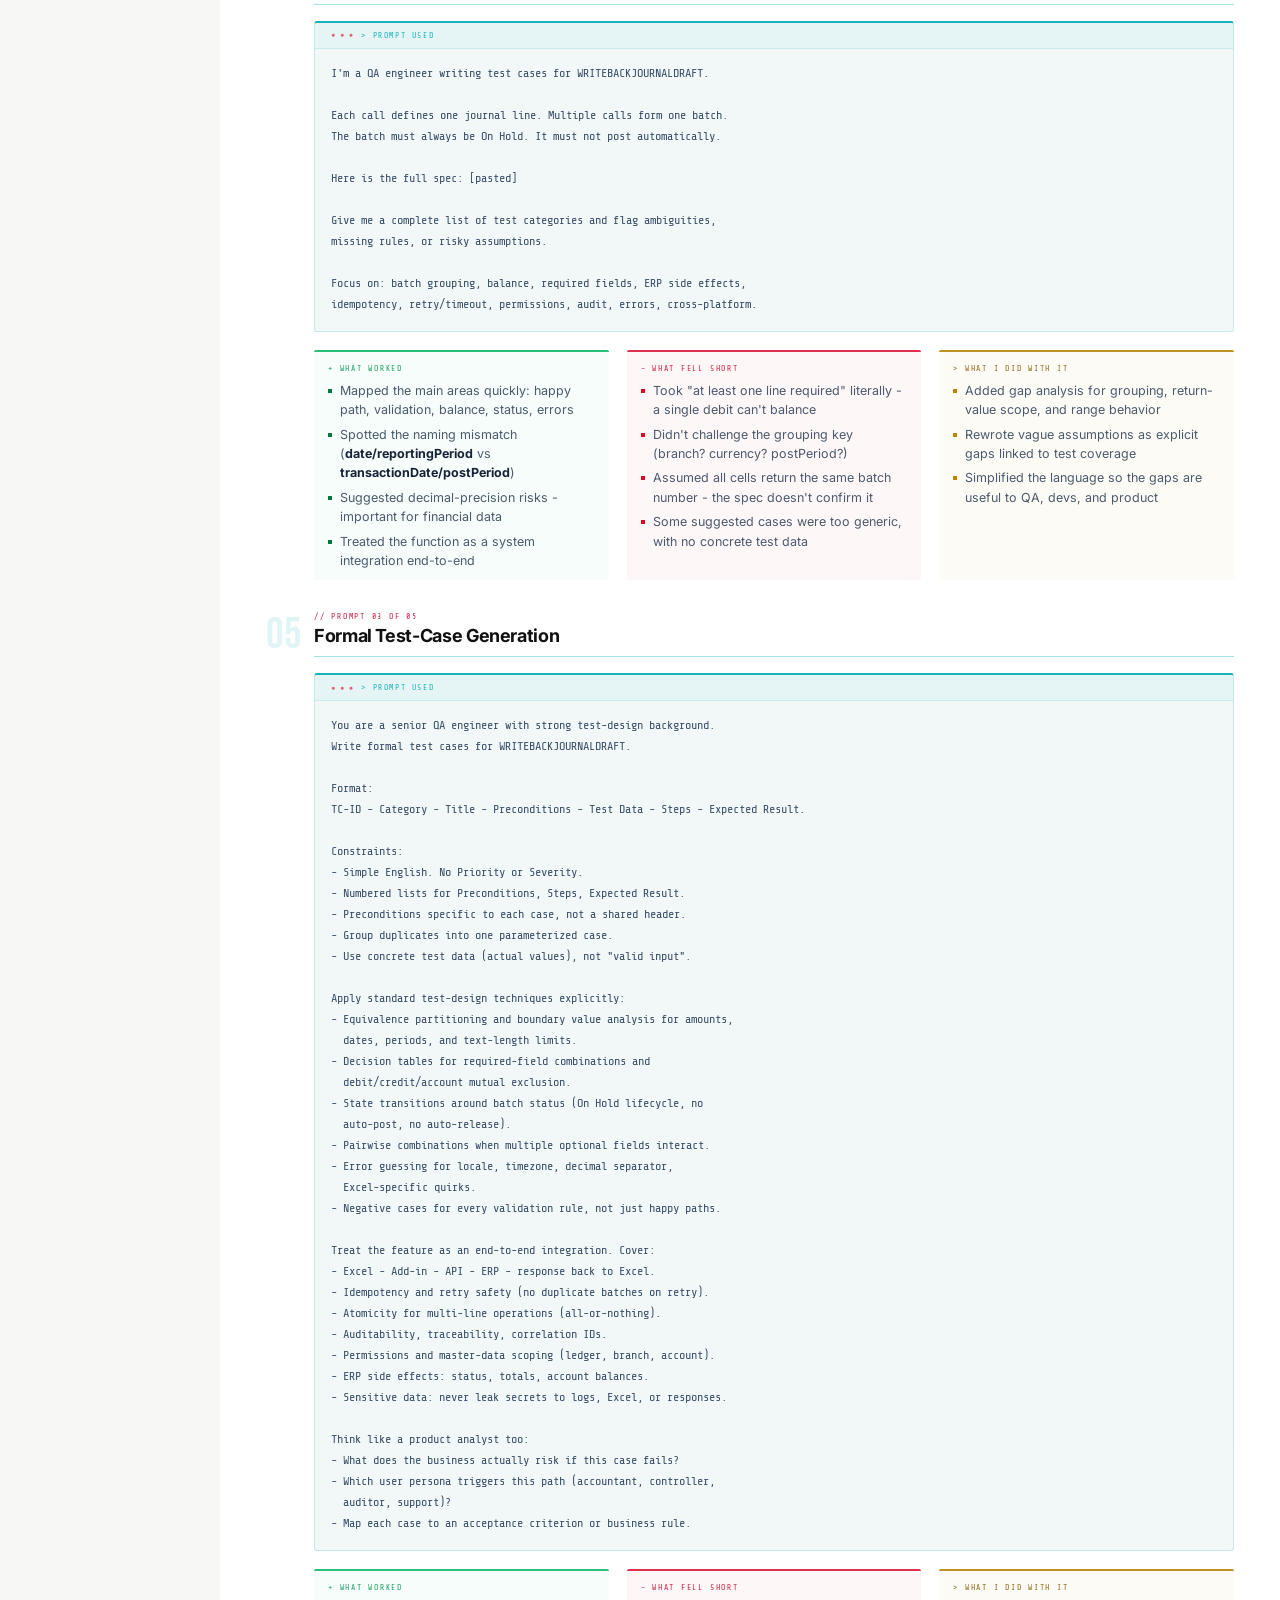
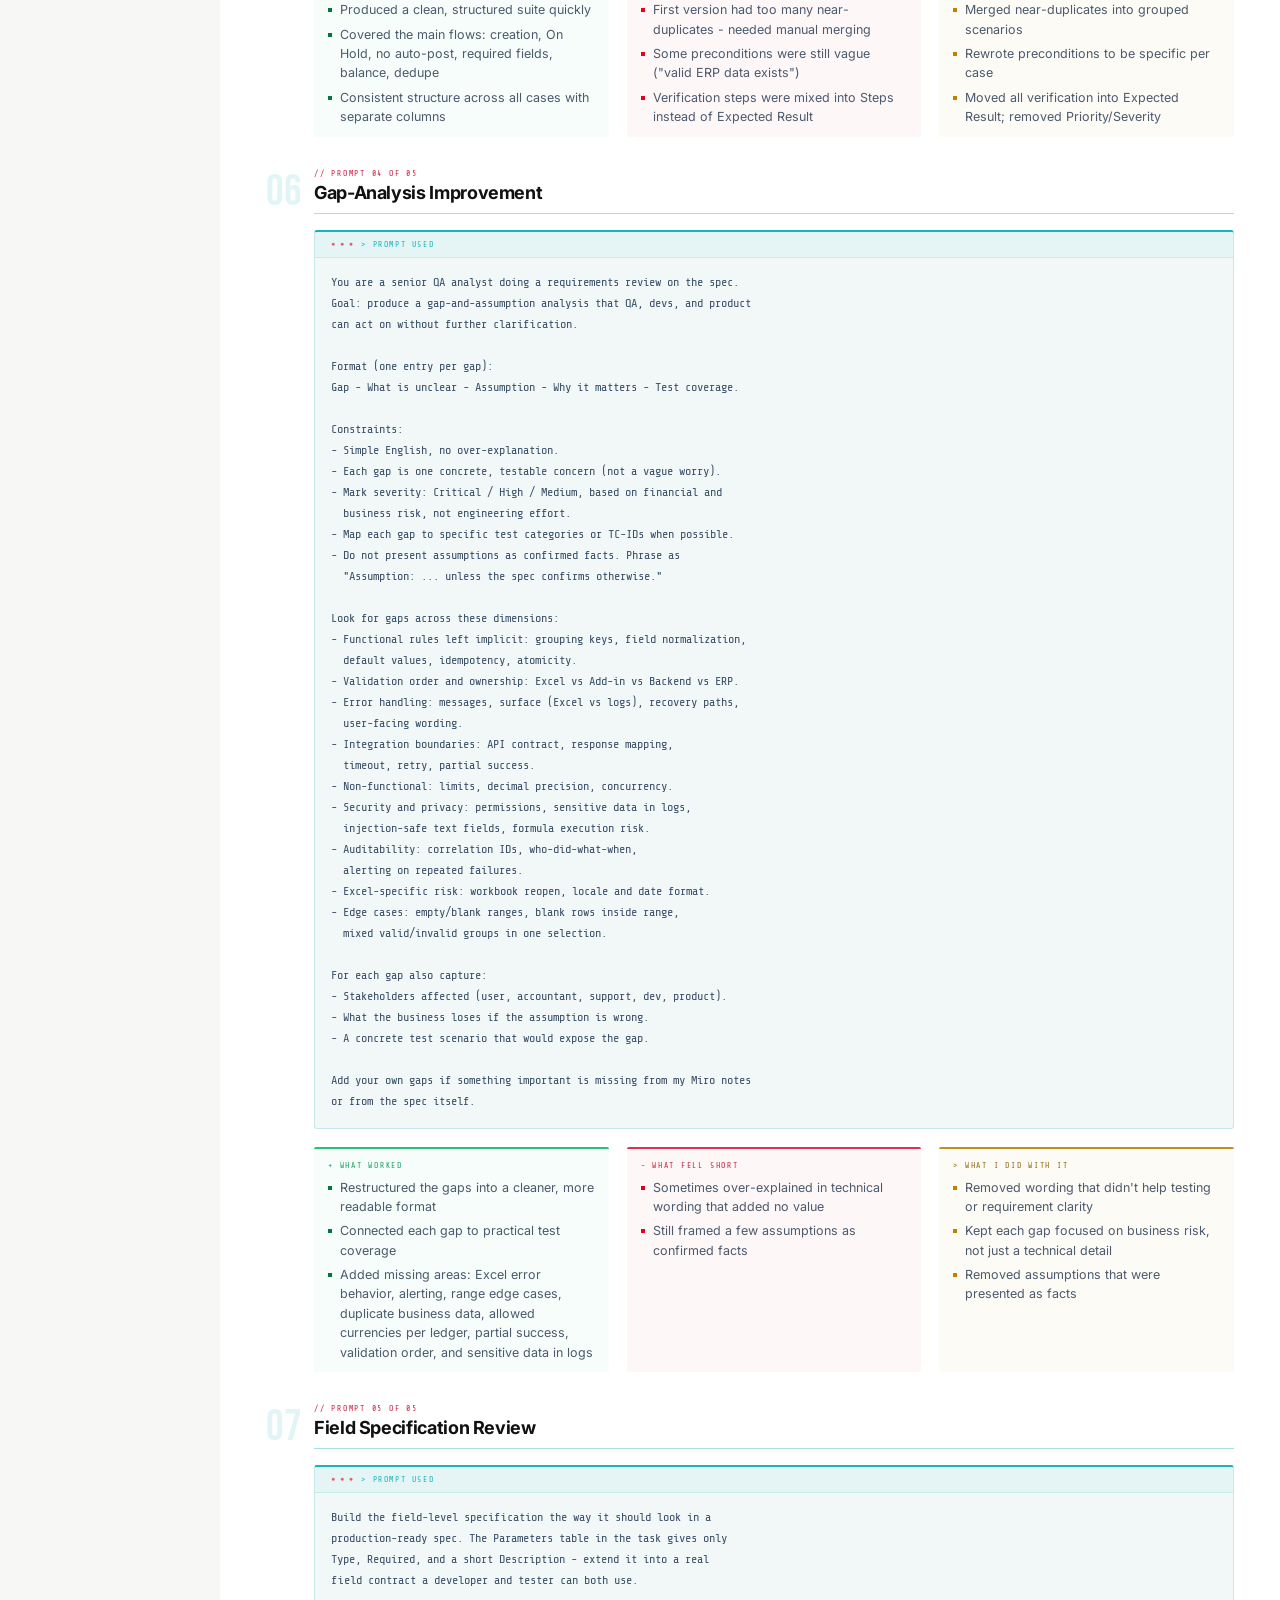
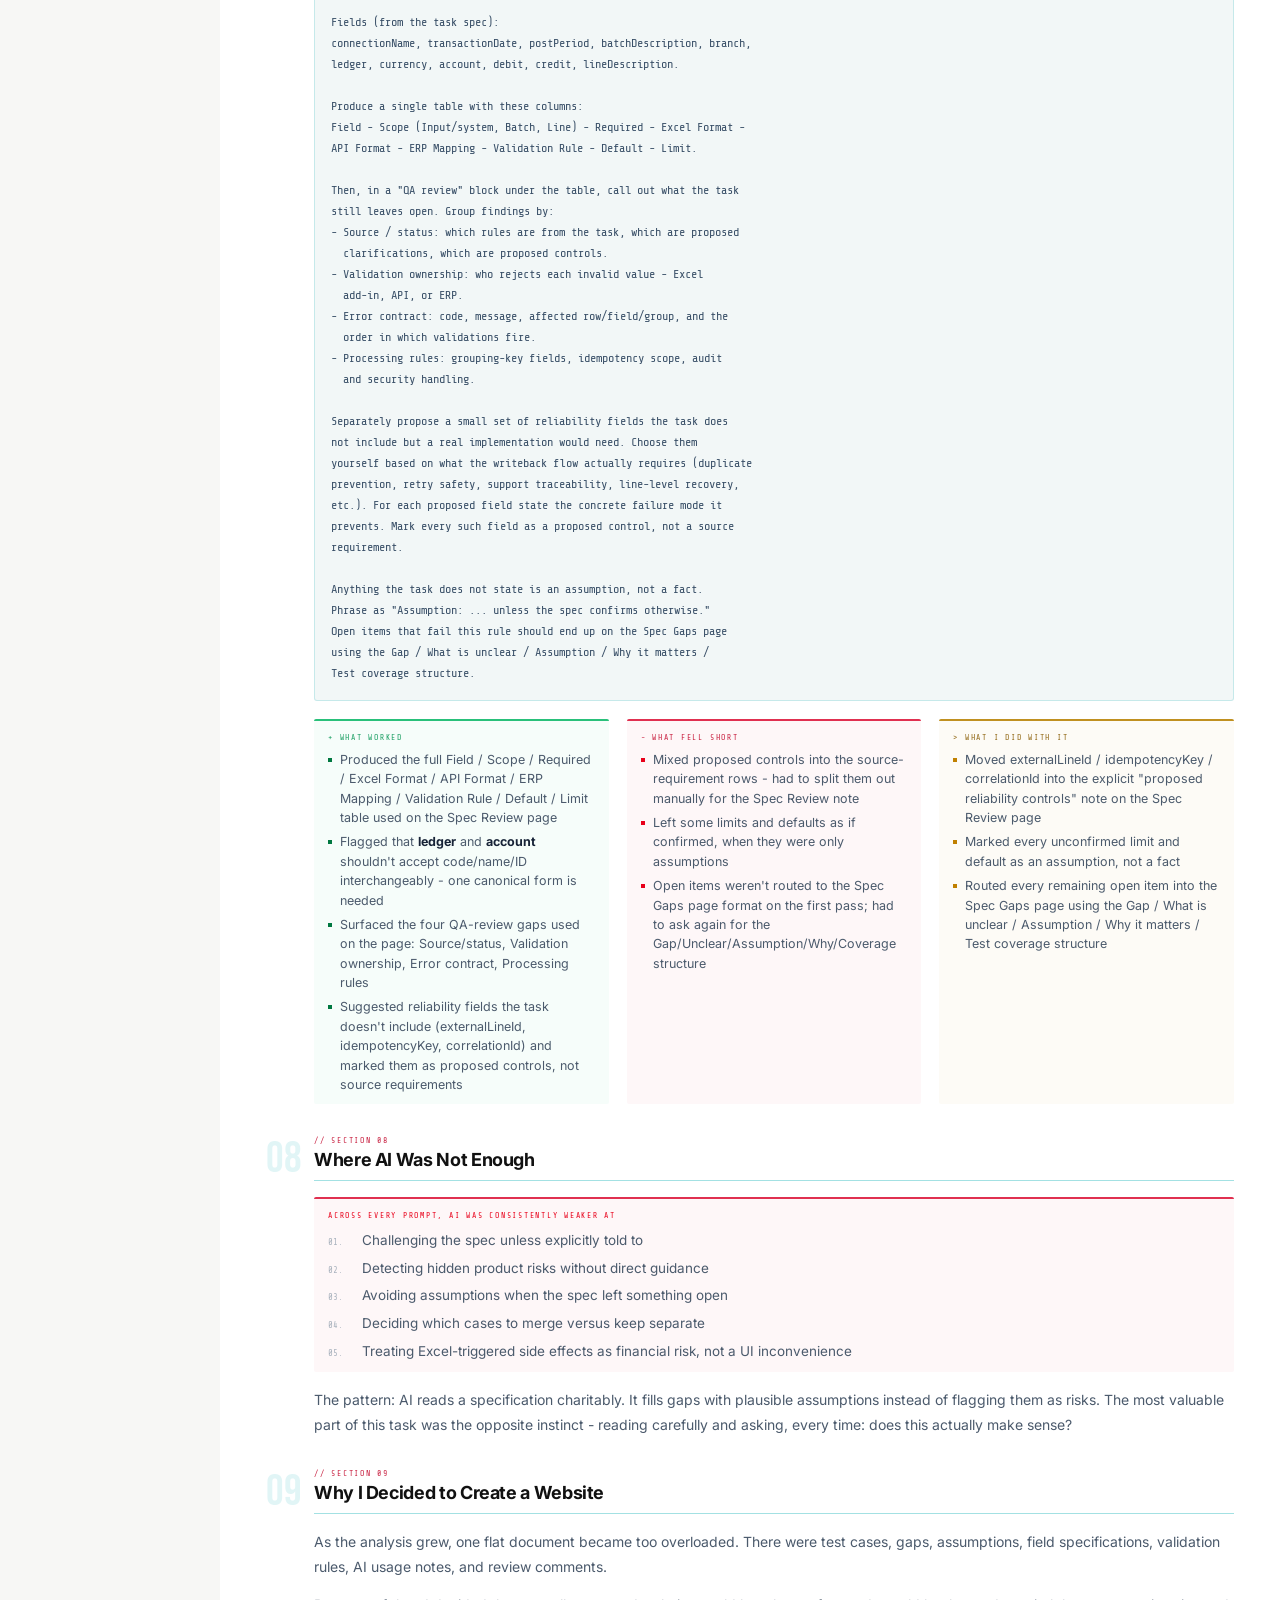
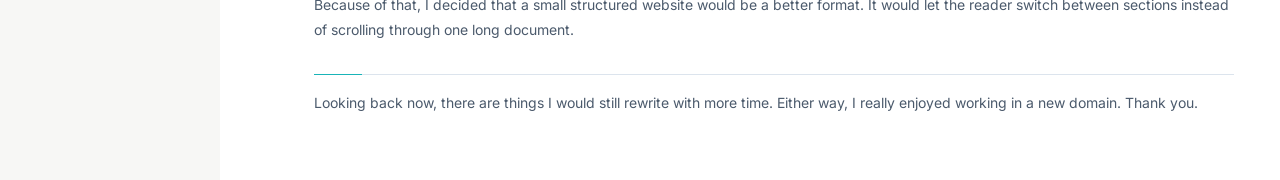
==== commit 29ef7643: "ai-reflection: drop "not (just) a formula" phrasing in two places + regen PDF Both surviving occurre" ====
--- a/ai-reflection.html
+++ b/ai-reflection.html
@@ -8,7 +8,7 @@
   <link rel="preconnect" href="https://fonts.gstatic.com" crossorigin>
   <link href="https://fonts.googleapis.com/css2?family=Bebas+Neue&family=Share+Tech+Mono&family=Inter:wght@400;500;600;700&display=swap" rel="stylesheet">
   <link rel="icon" type="image/x-icon" href="favicon.ico?v=20260527" />
-  <link rel="stylesheet" href="style-eva.css?v=20260527-burger2" />
+  <link rel="stylesheet" href="style-eva.css?v=20260527-burger4" />
   <script src="theme.js?v=20260527-burger1"></script>
   <style>
     /* ── AI Reflection local layer ── */
@@ -528,7 +528,7 @@
               <li>Mapped the main areas quickly: happy path, validation, balance, status, errors</li>
               <li>Spotted the naming mismatch (<strong>date/reportingPeriod</strong> vs <strong>transactionDate/postPeriod</strong>)</li>
               <li>Suggested decimal-precision risks - important for financial data</li>
-              <li>Treated the function as a system integration, not just a formula</li>
+              <li>Treated the function as a system integration end-to-end</li>
             </ul>
           </div>
           <div class="ai-col ai-col-err">
@@ -589,7 +589,7 @@
   Excel-specific quirks.
 - Negative cases for every validation rule, not just happy paths.
 
-Treat the feature as an end-to-end integration, not a formula. Cover:
+Treat the feature as an end-to-end integration. Cover:
 - Excel - Add-in - API - ERP - response back to Excel.
 - Idempotency and retry safety (no duplicate batches on retry).
 - Atomicity for multi-line operations (all-or-nothing).
--- a/style-eva.css
+++ b/style-eva.css
@@ -3203,8 +3203,15 @@
   .stat-label { font-size: 8.5px !important; flex: 1; letter-spacing: .14em; margin-top: 0 !important; }
   .stat-action { font-size: 13px !important; flex-shrink: 0; }
 
-  /* Tables: horizontal scroll wrapper */
-  .table-wrap { overflow-x: auto; -webkit-overflow-scrolling: touch; }
+  /* Tables: horizontal scroll wrapper.
+     Light theme sets overflow: hidden on .table-wrap (line ~1518),
+     which kills horizontal scroll. Override with !important. */
+  .table-wrap,
+  [data-theme="light"] .table-wrap {
+    overflow-x: auto !important;
+    overflow-y: visible !important;
+    -webkit-overflow-scrolling: touch;
+  }
   .table-wrap .param-table { min-width: 520px; }
 
   /* AI Reflection columns */
@@ -3252,15 +3259,21 @@
     width: 100% !important;
   }
 
-  /* Drill-down: list hidden, detail full-screen */
-  body.tc-detail-open .cases-page .list-panel { display: none !important; }
-  body.tc-detail-open .cases-page .detail-panel {
+  /* Drill-down: list hidden, detail full-screen.
+     Note: .cases-page IS the body element, so use compound selector
+     (.cases-page.tc-detail-open) not descendant — otherwise it never matches. */
+  .cases-page.tc-detail-open .list-panel { display: none !important; }
+  .cases-page.tc-detail-open .detail-panel {
     display: block !important;
     width: 100% !important;
     height: auto !important;
     overflow: visible !important;
+    padding-top: 0 !important;
   }
-  body.tc-detail-open .cases-page .detail-empty { display: none !important; }
+  .cases-page.tc-detail-open .detail-empty { display: none !important; }
+  .cases-page.tc-detail-open .split-layout {
+    padding-top: 56px !important;
+  }
 
   .cases-page .detail-content { padding: 18px 18px 50px !important; }
 
@@ -3290,44 +3303,62 @@
     background: rgba(25,180,184,0.06);
   }
 
-  /* Filter bar — Category + Tags in one row, Pos/Neg buttons compact */
+  /* Filter bar — clean vertical stack: label above each control */
   .cases-page .filter-bar {
     display: flex;
-    flex-wrap: wrap;
-    gap: 6px 8px;
-    align-items: center;
+    flex-direction: column;
+    gap: 12px;
+    margin-top: 6px;
   }
   .cases-page .filter-label {
-    font-size: 8px !important;
-    letter-spacing: .15em;
-    flex: 0 0 100%;
-    margin-bottom: -2px;
+    font-size: 8.5px !important;
+    letter-spacing: 0.18em !important;
+    text-transform: uppercase;
+    margin: 0 0 4px !important;
+    padding: 0 !important;
+    line-height: 1.2;
   }
-  .cases-page .cat-filter-wrap {
-    flex: 1 1 calc(50% - 4px) !important;
-    width: auto !important;
-    min-width: 0;
+  .cases-page .filter-bar > .cat-filter-wrap,
+  .cases-page .filter-bar > .scenario-filter {
+    width: 100% !important;
+    margin: 0 !important;
   }
   .cases-page .cat-filter-btn {
     width: 100% !important;
-    padding: 7px 9px !important;
-    font-size: 10px !important;
+    padding: 9px 12px !important;
+    font-size: 10.5px !important;
     min-height: 0;
+    display: flex;
+    align-items: center;
+    justify-content: space-between;
   }
   .cases-page .cat-menu { width: 100%; left: 0; right: 0; }
+
+  /* Positive / Negative buttons — 4 equal cells in one row */
   .cases-page .scenario-filter {
-    flex: 1 1 100%;
-    display: flex;
+    display: grid !important;
+    grid-template-columns: repeat(4, 1fr) !important;
     gap: 4px;
+    width: 100%;
   }
   .cases-page .scenario-btn {
-    flex: 1 1 0 !important;
-    padding: 6px 4px !important;
+    flex: none !important;
+    padding: 8px 2px !important;
     font-size: 9px !important;
+    letter-spacing: 0.04em !important;
+    text-align: center;
     min-width: 0;
+    width: 100%;
+    white-space: nowrap;
+    overflow: hidden;
+    text-overflow: ellipsis;
+    display: flex;
+    align-items: center;
+    justify-content: center;
   }
   .cases-page .list-title { font-size: 13px !important; }
   .cases-page .list-count { font-size: 11px !important; }
+  .cases-page .list-header { padding: 14px 16px 16px !important; }
 
   /* Case detail grid */
   .case-grid { grid-template-columns: 1fr !important; gap: 22px; }
